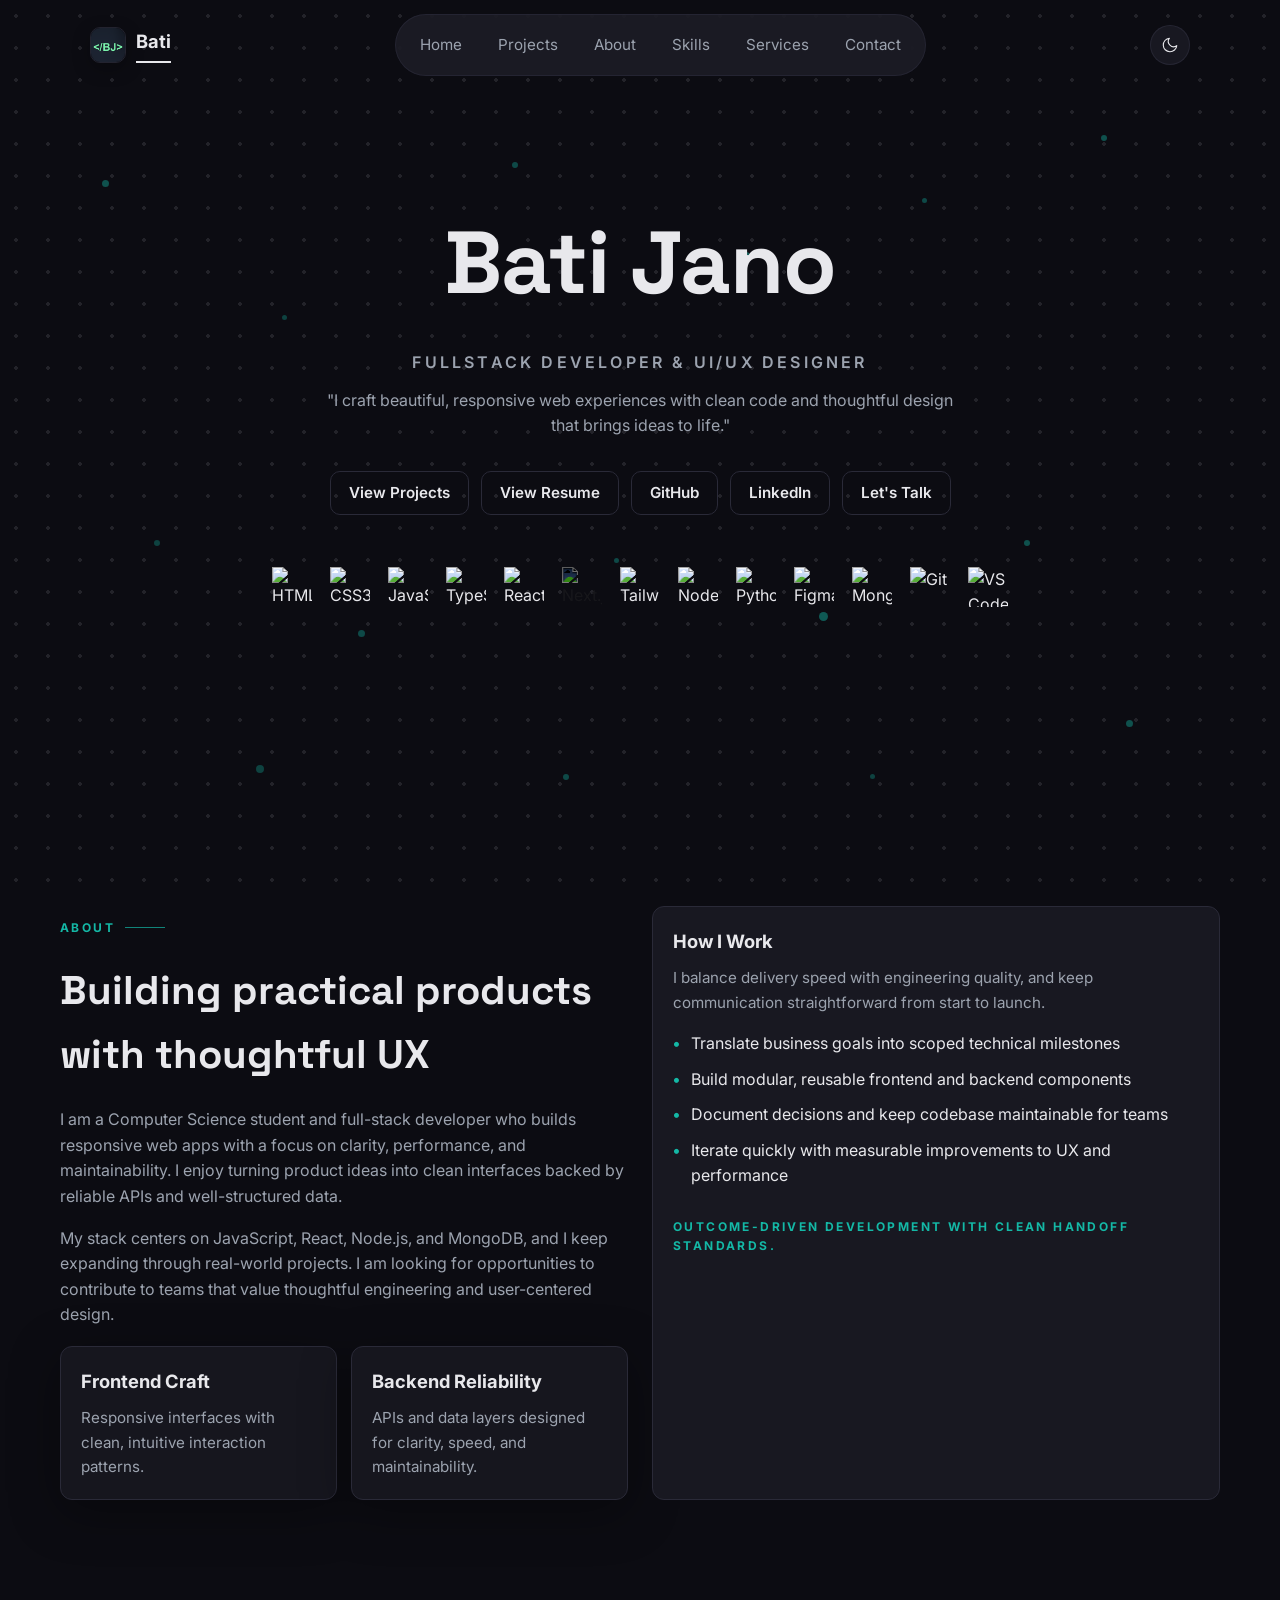
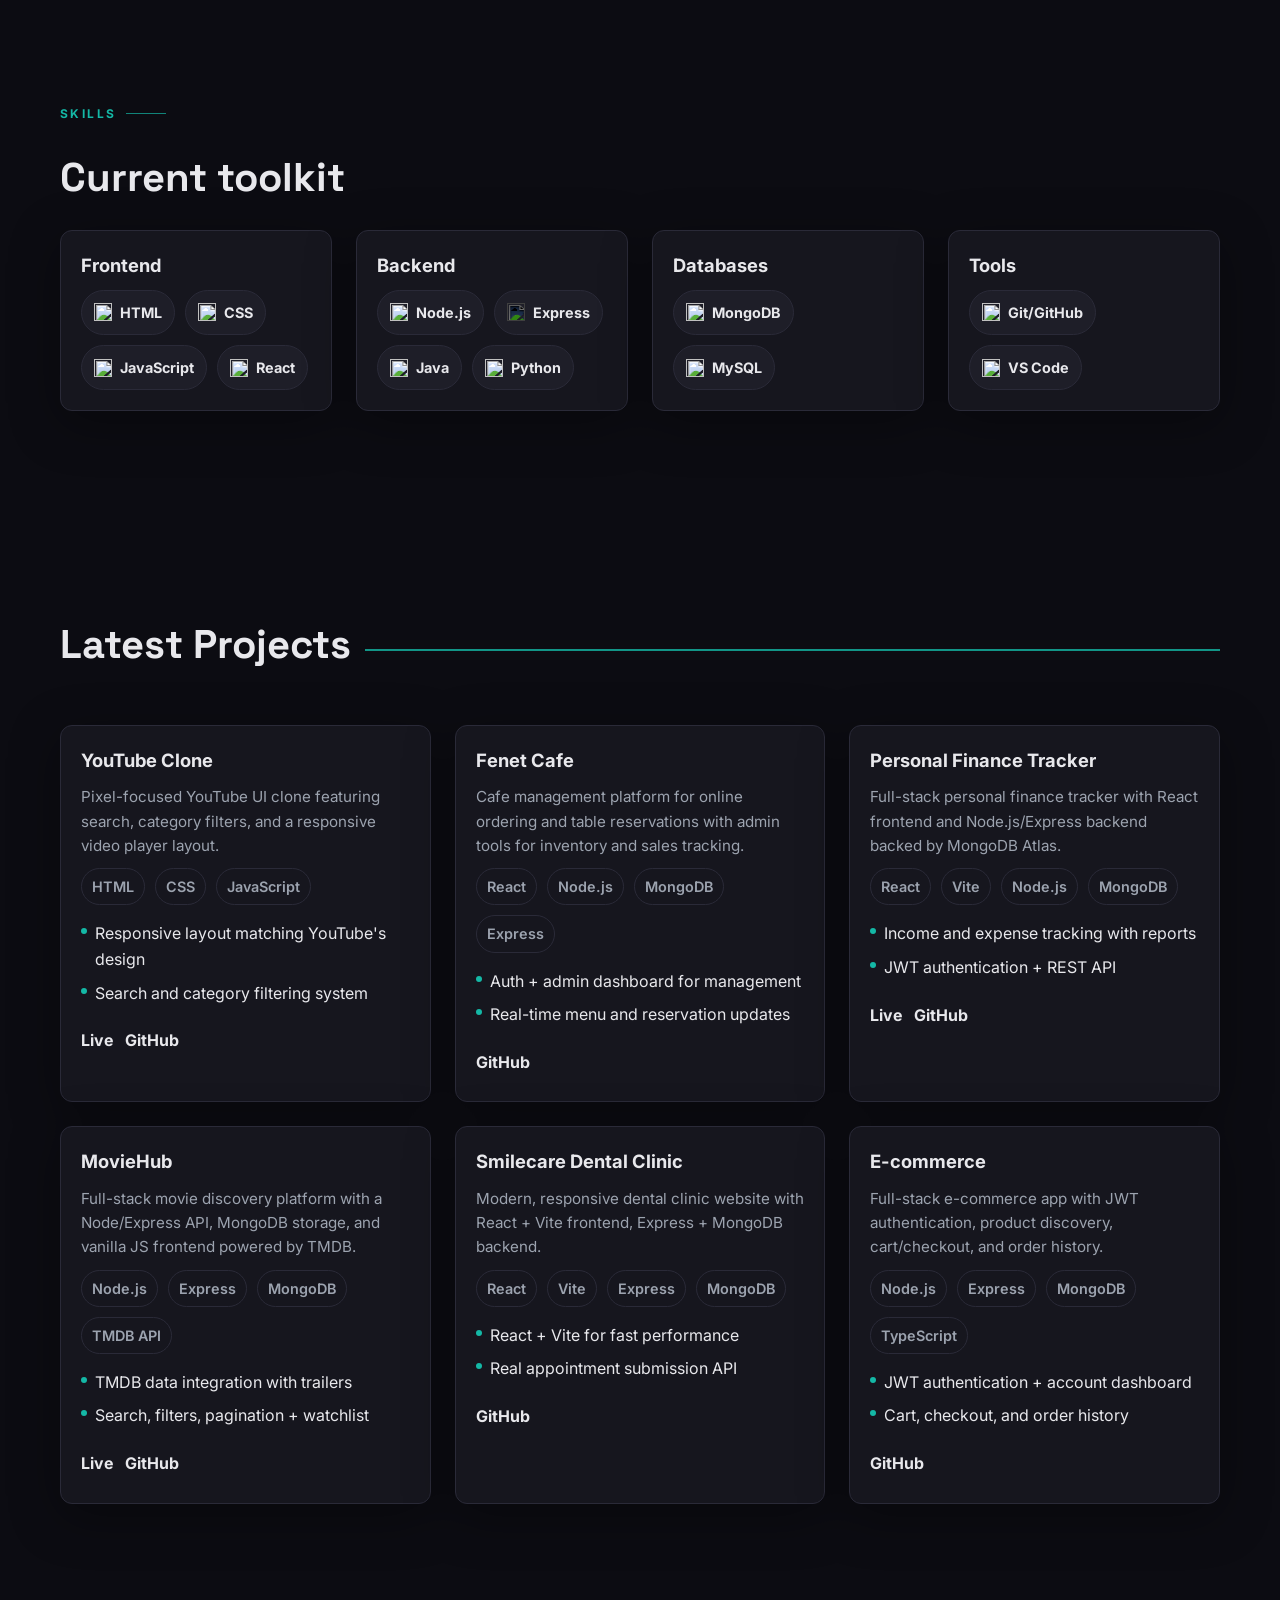
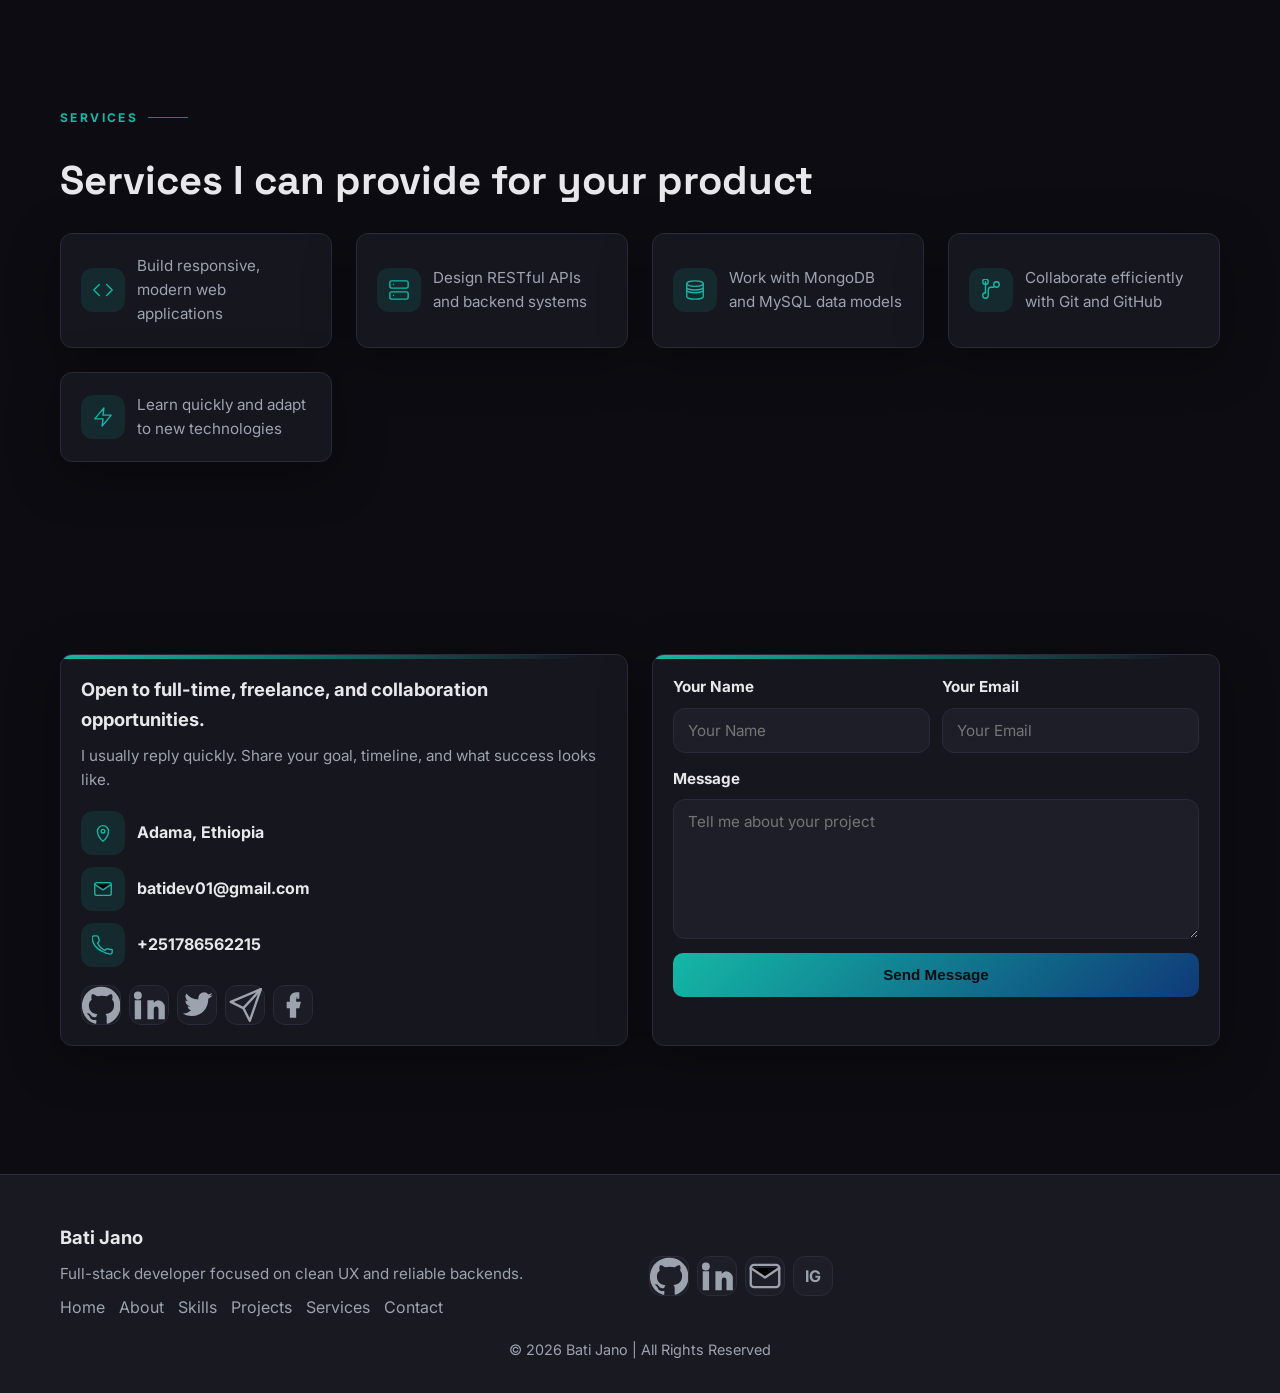
==== index.html @ b4a6871e "Update index.html" ====
<!doctype html>
<html lang="en">
<head>
  <meta charset="UTF-8">
  <meta name="viewport" content="width=device-width, initial-scale=1.0">
  <title>Bati | Developer</title>
  <meta name="description" content="Fullstack developer and UI/UX designer crafting responsive web experiences.">
  <link rel="icon" type="image/x-icon" href="./public/favicon.ico">
  <link rel="apple-touch-icon" sizes="180x180" href="./public/logo.png">
  <link rel="preconnect" href="https://fonts.googleapis.com">
  <link rel="preconnect" href="https://fonts.gstatic.com" crossorigin>
  <link href="https://fonts.googleapis.com/css2?family=Inter:wght@400;500;600;700&family=Space+Grotesk:wght@500;600;700&display=swap" rel="stylesheet">
  <link rel="stylesheet" href="./style.css">
</head>
<body>
  <!-- Pure-CSS theme and menu toggles -->
  <input type="checkbox" id="theme-toggle" class="visually-hidden" aria-label="Toggle light mode">
  <div class="page">
  <!-- Icon symbol sprite (lucide-style outlines) -->
  <svg width="0" height="0" style="position:absolute">
    <defs>
      <symbol id="icon-moon" viewBox="0 0 24 24">
        <path d="M21 12.79A9 9 0 1 1 11.21 3 7 7 0 0 0 21 12.79z" fill="none" stroke="currentColor" stroke-width="1.5" stroke-linecap="round" stroke-linejoin="round"/>
      </symbol>
      <symbol id="icon-sun" viewBox="0 0 24 24">
        <circle cx="12" cy="12" r="5" fill="none" stroke="currentColor" stroke-width="1.5" />
        <path d="M12 1v2M12 21v2M4.22 4.22l1.42 1.42M18.36 18.36l1.42 1.42M1 12h2M21 12h2M4.22 19.78l1.42-1.42M18.36 5.64l1.42-1.42" stroke="currentColor" stroke-width="1.5" stroke-linecap="round"/>
      </symbol>
      <symbol id="icon-menu" viewBox="0 0 24 24">
        <path d="M4 6h16M4 12h16M4 18h16" stroke="currentColor" stroke-width="1.6" stroke-linecap="round"/>
      </symbol>
      <symbol id="icon-x" viewBox="0 0 24 24">
        <path d="M18 6 6 18M6 6l12 12" stroke="currentColor" stroke-width="1.6" stroke-linecap="round"/>
      </symbol>
      <symbol id="icon-map" viewBox="0 0 24 24">
        <path d="M12 21s-6-5.2-6-11a6 6 0 1 1 12 0c0 5.8-6 11-6 11z" fill="none" stroke="currentColor" stroke-width="1.5" stroke-linecap="round" stroke-linejoin="round"/>
        <circle cx="12" cy="10" r="2" fill="none" stroke="currentColor" stroke-width="1.5"/>
      </symbol>
      <symbol id="icon-mail" viewBox="0 0 24 24">
        <rect x="3" y="5" width="18" height="14" rx="2" ry="2" fill="none" stroke="currentColor" stroke-width="1.5"/>
        <path d="m3 7 9 6 9-6" stroke="currentColor" stroke-width="1.5" stroke-linecap="round" stroke-linejoin="round"/>
      </symbol>
      <symbol id="icon-phone" viewBox="0 0 24 24">
        <path d="M22 16.92v3a2 2 0 0 1-2.18 2 19.79 19.79 0 0 1-8.63-3.07A19.5 19.5 0 0 1 3.15 12.8 19.79 19.79 0 0 1 .08 4.18 2 2 0 0 1 2.06 2h3a2 2 0 0 1 2 1.72 12.84 12.84 0 0 0 .7 2.81 2 2 0 0 1-.45 2L6.1 9.9a16 16 0 0 0 8 8l1.35-1.22a2 2 0 0 1 2-.45 12.84 12.84 0 0 0 2.81.7A2 2 0 0 1 22 16.92z" fill="none" stroke="currentColor" stroke-width="1.5" stroke-linecap="round" stroke-linejoin="round"/>
      </symbol>
      <symbol id="icon-github" viewBox="0 0 24 24">
        <path d="M12 .5a12 12 0 0 0-3.79 23.4c.6.11.82-.26.82-.58v-2.01c-3.34.73-4.04-1.61-4.04-1.61a3.18 3.18 0 0 0-1.34-1.76c-1.1-.75.09-.74.09-.74a2.51 2.51 0 0 1 1.83 1.23 2.54 2.54 0 0 0 3.47 1 2.54 2.54 0 0 1 .76-1.6c-2.67-.3-5.47-1.34-5.47-5.95A4.67 4.67 0 0 1 6.16 8.5a4.34 4.34 0 0 1 .12-3.23s1-.32 3.3 1.23a11.38 11.38 0 0 1 6 0C17.88 4.95 18.9 5.27 18.9 5.27a4.34 4.34 0 0 1 .12 3.23 4.67 4.67 0 0 1 1.24 3.24c0 4.62-2.8 5.64-5.48 5.94a2.85 2.85 0 0 1 .81 2.22v3.29c0 .32.21.7.82.58A12 12 0 0 0 12 .5Z" fill="currentColor"/>
      </symbol>
      <symbol id="icon-linkedin" viewBox="0 0 24 24">
        <path d="M4.98 3.5a2.5 2.5 0 1 1-.02 5 2.5 2.5 0 0 1 .02-5ZM3 9h4v12H3zM17.5 9A4.5 4.5 0 0 1 22 13.5V21h-4v-6.5a1.5 1.5 0 0 0-3 0V21h-4V9h4v1.56A4.48 4.48 0 0 1 17.5 9Z" fill="currentColor"/>
      </symbol>
      <symbol id="icon-twitter" viewBox="0 0 24 24">
        <path d="M22 5.92a7.38 7.38 0 0 1-2.12.58 3.7 3.7 0 0 0 1.62-2.04 7.39 7.39 0 0 1-2.34.9A3.69 3.69 0 0 0 16.5 4a3.7 3.7 0 0 0-3.7 3.7c0 .29.03.57.09.84a10.5 10.5 0 0 1-7.63-3.87 3.7 3.7 0 0 0 1.14 4.94 3.64 3.64 0 0 1-1.68-.46v.05a3.7 3.7 0 0 0 2.97 3.62 3.7 3.7 0 0 1-1.67.06A3.7 3.7 0 0 0 8.2 15.5 7.4 7.4 0 0 1 3 17.29a10.44 10.44 0 0 0 5.64 1.66c6.77 0 10.48-5.61 10.48-10.48 0-.16 0-.31-.01-.47A7.5 7.5 0 0 0 22 5.92Z" fill="currentColor"/>
      </symbol>
      <symbol id="icon-send" viewBox="0 0 24 24">
        <path d="m22 2-7 20-4-8-8-4Z" fill="none" stroke="currentColor" stroke-width="1.5" stroke-linecap="round" stroke-linejoin="round"/>
        <path d="M22 2 11 14" stroke="currentColor" stroke-width="1.5" stroke-linecap="round" stroke-linejoin="round"/>
      </symbol>
      <symbol id="icon-facebook" viewBox="0 0 24 24">
        <path d="M14 8h2V4h-2c-2.2 0-4 1.8-4 4v2H8v4h2v6h4v-6h2l1-4h-3V8c0-.55.45-1 1-1Z" fill="currentColor"/>
      </symbol>
      <symbol id="icon-code" viewBox="0 0 24 24">
        <path d="m16 18 6-6-6-6M8 6l-6 6 6 6" fill="none" stroke="currentColor" stroke-width="1.5" stroke-linecap="round" stroke-linejoin="round"/>
      </symbol>
      <symbol id="icon-server" viewBox="0 0 24 24">
        <rect x="2" y="2" width="20" height="8" rx="2" ry="2" fill="none" stroke="currentColor" stroke-width="1.5"/>
        <rect x="2" y="14" width="20" height="8" rx="2" ry="2" fill="none" stroke="currentColor" stroke-width="1.5"/>
        <path d="M6 6h.01M6 18h.01" stroke="currentColor" stroke-width="1.5" stroke-linecap="round"/>
      </symbol>
      <symbol id="icon-database" viewBox="0 0 24 24">
        <ellipse cx="12" cy="5" rx="9" ry="3" fill="none" stroke="currentColor" stroke-width="1.5"/>
        <path d="M3 5v14c0 1.66 4.03 3 9 3s9-1.34 9-3V5M3 12c0 1.66 4.03 3 9 3s9-1.34 9-3M3 9c0 1.66 4.03 3 9 3s9-1.34 9-3" fill="none" stroke="currentColor" stroke-width="1.5"/>
      </symbol>
      <symbol id="icon-branch" viewBox="0 0 24 24">
        <path d="M6 3v12" stroke="currentColor" stroke-width="1.5" stroke-linecap="round"/>
        <path d="M6 15a3 3 0 1 0 3 3v-6a3 3 0 0 1 3-3h3" fill="none" stroke="currentColor" stroke-width="1.5" stroke-linecap="round" stroke-linejoin="round"/>
        <circle cx="18" cy="6" r="3" fill="none" stroke="currentColor" stroke-width="1.5"/>
        <circle cx="6" cy="3" r="3" fill="none" stroke="currentColor" stroke-width="1.5"/>
      </symbol>
      <symbol id="icon-zap" viewBox="0 0 24 24">
        <path d="M13 2 3 14h9l-1 8 10-12h-9z" fill="none" stroke="currentColor" stroke-width="1.5" stroke-linejoin="round"/>
      </symbol>
    </defs>
  </svg>

  <div class="dot-background" aria-hidden="true">
    <div class="dot-grid"></div>
    <div class="floating-dots">
      <span style="--x:8;--y:20;--s:7;--o:0.45;"></span>
      <span style="--x:22;--y:35;--s:5;--o:0.35;"></span>
      <span style="--x:40;--y:18;--s:6;--o:0.4;"></span>
      <span style="--x:58;--y:28;--s:8;--o:0.5;"></span>
      <span style="--x:72;--y:22;--s:5;--o:0.4;"></span>
      <span style="--x:86;--y:15;--s:6;--o:0.45;"></span>
      <span style="--x:12;--y:60;--s:6;--o:0.35;"></span>
      <span style="--x:28;--y:70;--s:7;--o:0.4;"></span>
      <span style="--x:48;--y:62;--s:5;--o:0.4;"></span>
      <span style="--x:64;--y:68;--s:9;--o:0.5;"></span>
      <span style="--x:80;--y:60;--s:6;--o:0.45;"></span>
      <span style="--x:20;--y:85;--s:8;--o:0.35;"></span>
      <span style="--x:44;--y:86;--s:6;--o:0.4;"></span>
      <span style="--x:68;--y:86;--s:5;--o:0.35;"></span>
      <span style="--x:88;--y:80;--s:7;--o:0.45;"></span>
    </div>
  </div>

  <header class="navbar">
    <input type="checkbox" id="menu-toggle" class="visually-hidden" aria-label="Toggle navigation menu">
    <div class="nav-inner">
      <a class="logo" href="#home">
        <img src="./public/logo.png" alt="Bati Jano logo" width="36" height="36">
        <span>Bati</span>
      </a>
      <nav class="nav-links" aria-label="Primary">
        <a href="#home">Home</a>
        <a href="#projects">Projects</a>
        <a href="#about">About</a>
        <a href="#skills">Skills</a>
        <a href="#services">Services</a>
        <a href="#contact">Contact</a>
      </nav>
      <div class="nav-actions">
        <label for="theme-toggle" class="icon-button theme-toggle" aria-label="Toggle theme">
          <svg class="icon sun"><use href="#icon-sun"></use></svg>
          <svg class="icon moon"><use href="#icon-moon"></use></svg>
        </label>
        <label for="menu-toggle" class="icon-button mobile-only menu-toggle" aria-label="Toggle menu">
          <svg class="icon menu"><use href="#icon-menu"></use></svg>
          <svg class="icon close"><use href="#icon-x"></use></svg>
        </label>
      </div>
    </div>
    <div class="mobile-menu" id="mobile-menu">
      <a href="#home">Home</a>
      <a href="#projects">Projects</a>
      <a href="#about">About</a>
      <a href="#skills">Skills</a>
      <a href="#services">Services</a>
      <a href="#contact">Contact</a>
    </div>
  </header>

  <main>
    <section id="home" class="hero section">
      <div class="container hero-content">
        <div class="text-center">
          <h1 class="headline">Bati Jano</h1>
          <p class="subtitle">Fullstack Developer &amp; UI/UX Designer</p>
          <p class="tagline">"I craft beautiful, responsive web experiences with clean code and thoughtful design that brings ideas to life."</p>
          <div class="button-row">
            <a class="btn outline" href="#projects">View Projects</a>
            <a class="btn outline" href="https://flowcv.com/resume/6orquavkwljr" target="_blank" rel="noreferrer">View Resume</a>
            <a class="btn outline" href="https://github.com/bati58" target="_blank" rel="noreferrer">GitHub</a>
            <a class="btn outline" href="https://linkedin.com/in/bati-jano" target="_blank" rel="noreferrer">LinkedIn</a>
            <a class="btn outline" href="https://t.me/CMY_TR" target="_blank" rel="noreferrer">Let's Talk</a>
          </div>
        </div>

        <div class="tech-strip">
          <div class="tech-grid">
            <img src="https://cdn.jsdelivr.net/gh/devicons/devicon/icons/html5/html5-original.svg" alt="HTML5">
            <img src="https://cdn.jsdelivr.net/gh/devicons/devicon/icons/css3/css3-original.svg" alt="CSS3">
            <img src="https://cdn.jsdelivr.net/gh/devicons/devicon/icons/javascript/javascript-original.svg" alt="JavaScript">
            <img src="https://cdn.jsdelivr.net/gh/devicons/devicon/icons/typescript/typescript-original.svg" alt="TypeScript">
            <img src="https://cdn.jsdelivr.net/gh/devicons/devicon/icons/react/react-original.svg" alt="React">
            <img src="https://cdn.jsdelivr.net/gh/devicons/devicon/icons/nextjs/nextjs-original.svg" alt="Next.js" class="invert-on-dark">
            <img src="https://cdn.jsdelivr.net/gh/devicons/devicon/icons/tailwindcss/tailwindcss-original.svg" alt="Tailwind CSS">
            <img src="https://cdn.jsdelivr.net/gh/devicons/devicon/icons/nodejs/nodejs-original.svg" alt="Node.js">
            <img src="https://cdn.jsdelivr.net/gh/devicons/devicon/icons/python/python-original.svg" alt="Python">
            <img src="https://cdn.jsdelivr.net/gh/devicons/devicon/icons/figma/figma-original.svg" alt="Figma">
            <img src="https://cdn.jsdelivr.net/gh/devicons/devicon/icons/mongodb/mongodb-original.svg" alt="MongoDB">
            <img src="https://cdn.jsdelivr.net/gh/devicons/devicon/icons/git/git-original.svg" alt="Git">
            <img src="https://cdn.jsdelivr.net/gh/devicons/devicon/icons/vscode/vscode-original.svg" alt="VS Code">
          </div>
        </div>
      </div>
    </section>

    <section id="about" class="section">
      <div class="container grid two-columns">
        <div>
          <p class="eyebrow">About <span class="line"></span></p>
          <h2 class="section-title">Building practical products with thoughtful UX</h2>
          <p class="body-text">I am a Computer Science student and full-stack developer who builds responsive web apps with a focus on clarity, performance, and maintainability. I enjoy turning product ideas into clean interfaces backed by reliable APIs and well-structured data.</p>
          <p class="body-text">My stack centers on JavaScript, React, Node.js, and MongoDB, and I keep expanding through real-world projects. I am looking for opportunities to contribute to teams that value thoughtful engineering and user-centered design.</p>
          <div class="card-grid">
            <div class="card">
              <h3 class="card-title">Frontend Craft</h3>
              <p class="small-text">Responsive interfaces with clean, intuitive interaction patterns.</p>
            </div>
            <div class="card">
              <h3 class="card-title">Backend Reliability</h3>
              <p class="small-text">APIs and data layers designed for clarity, speed, and maintainability.</p>
            </div>
          </div>
        </div>
        <aside class="sticky-card">
          <h3 class="card-title">How I Work</h3>
          <p class="small-text">I balance delivery speed with engineering quality, and keep communication straightforward from start to launch.</p>
          <ul class="list">
            <li>Translate business goals into scoped technical milestones</li>
            <li>Build modular, reusable frontend and backend components</li>
            <li>Document decisions and keep codebase maintainable for teams</li>
            <li>Iterate quickly with measurable improvements to UX and performance</li>
          </ul>
          <p class="eyebrow small uppercase">Outcome-driven development with clean handoff standards.</p>
        </aside>
      </div>
    </section>

    <section id="skills" class="section">
      <div class="container">
        <p class="eyebrow">Skills <span class="line"></span></p>
        <h2 class="section-title">Current toolkit</h2>
        <div class="grid four-columns">
          <div class="card">
            <h3 class="card-title">Frontend</h3>
            <div class="pill-row">
              <span class="pill"><img src="https://cdn.jsdelivr.net/gh/devicons/devicon/icons/html5/html5-original.svg" alt="">HTML</span>
              <span class="pill"><img src="https://cdn.jsdelivr.net/gh/devicons/devicon/icons/css3/css3-original.svg" alt="">CSS</span>
              <span class="pill"><img src="https://cdn.jsdelivr.net/gh/devicons/devicon/icons/javascript/javascript-original.svg" alt="">JavaScript</span>
              <span class="pill"><img src="https://cdn.jsdelivr.net/gh/devicons/devicon/icons/react/react-original.svg" alt="">React</span>
            </div>
          </div>
          <div class="card">
            <h3 class="card-title">Backend</h3>
            <div class="pill-row">
              <span class="pill"><img src="https://cdn.jsdelivr.net/gh/devicons/devicon/icons/nodejs/nodejs-original.svg" alt="">Node.js</span>
              <span class="pill"><img src="https://cdn.jsdelivr.net/gh/devicons/devicon/icons/express/express-original.svg" alt="" class="invert-on-dark">Express</span>
              <span class="pill"><img src="https://cdn.jsdelivr.net/gh/devicons/devicon/icons/java/java-original.svg" alt="">Java</span>
              <span class="pill"><img src="https://cdn.jsdelivr.net/gh/devicons/devicon/icons/python/python-original.svg" alt="">Python</span>
            </div>
          </div>
          <div class="card">
            <h3 class="card-title">Databases</h3>
            <div class="pill-row">
              <span class="pill"><img src="https://cdn.jsdelivr.net/gh/devicons/devicon/icons/mongodb/mongodb-original.svg" alt="">MongoDB</span>
              <span class="pill"><img src="https://cdn.jsdelivr.net/gh/devicons/devicon/icons/mysql/mysql-original.svg" alt="">MySQL</span>
            </div>
          </div>
          <div class="card">
            <h3 class="card-title">Tools</h3>
            <div class="pill-row">
              <span class="pill"><img src="https://cdn.jsdelivr.net/gh/devicons/devicon/icons/git/git-original.svg" alt="">Git/GitHub</span>
              <span class="pill"><img src="https://cdn.jsdelivr.net/gh/devicons/devicon/icons/vscode/vscode-original.svg" alt="">VS Code</span>
            </div>
          </div>
        </div>
      </div>
    </section>

    <section id="projects" class="section">
      <div class="container">
        <div class="section-header">
          <h2 class="section-title">Latest Projects</h2>
          <div class="rule"></div>
        </div>
        <div class="grid two-columns gap-large">
          <article class="card project">
            <h3 class="card-title">YouTube Clone</h3>
            <p class="small-text">Pixel-focused YouTube UI clone featuring search, category filters, and a responsive video player layout.</p>
            <div class="tag-row"><span>HTML</span><span>CSS</span><span>JavaScript</span></div>
            <ul class="bullet-list">
              <li>Responsive layout matching YouTube's design</li>
              <li>Search and category filtering system</li>
            </ul>
            <div class="link-row">
              <a href="https://bati58.github.io/youtube.com-clone/" target="_blank" rel="noreferrer">Live</a>
              <a href="https://github.com/bati58/youtube.com-clone" target="_blank" rel="noreferrer">GitHub</a>
            </div>
          </article>
          <article class="card project">
            <h3 class="card-title">Fenet Cafe</h3>
            <p class="small-text">Cafe management platform for online ordering and table reservations with admin tools for inventory and sales tracking.</p>
            <div class="tag-row"><span>React</span><span>Node.js</span><span>MongoDB</span><span>Express</span></div>
            <ul class="bullet-list">
              <li>Auth + admin dashboard for management</li>
              <li>Real-time menu and reservation updates</li>
            </ul>
            <div class="link-row">
              <a href="https://github.com/bati58/Fenet_Cafe-menu" target="_blank" rel="noreferrer">GitHub</a>
            </div>
          </article>
          <article class="card project">
            <h3 class="card-title">Personal Finance Tracker</h3>
            <p class="small-text">Full-stack personal finance tracker with React frontend and Node.js/Express backend backed by MongoDB Atlas.</p>
            <div class="tag-row"><span>React</span><span>Vite</span><span>Node.js</span><span>MongoDB</span></div>
            <ul class="bullet-list">
              <li>Income and expense tracking with reports</li>
              <li>JWT authentication + REST API</li>
            </ul>
            <div class="link-row">
              <a href="https://personal-finance-tracker-virid-nine.vercel.app/" target="_blank" rel="noreferrer">Live</a>
              <a href="https://github.com/bati58/Personal-Finance-Tracker" target="_blank" rel="noreferrer">GitHub</a>
            </div>
          </article>
          <article class="card project">
            <h3 class="card-title">MovieHub</h3>
            <p class="small-text">Full-stack movie discovery platform with a Node/Express API, MongoDB storage, and vanilla JS frontend powered by TMDB.</p>
            <div class="tag-row"><span>Node.js</span><span>Express</span><span>MongoDB</span><span>TMDB API</span></div>
            <ul class="bullet-list">
              <li>TMDB data integration with trailers</li>
              <li>Search, filters, pagination + watchlist</li>
            </ul>
            <div class="link-row">
              <a href="https://moviehub-xpqp.onrender.com" target="_blank" rel="noreferrer">Live</a>
              <a href="https://github.com/bati58/MovieHub" target="_blank" rel="noreferrer">GitHub</a>
            </div>
          </article>
          <article class="card project">
            <h3 class="card-title">Smilecare Dental Clinic</h3>
            <p class="small-text">Modern, responsive dental clinic website with React + Vite frontend, Express + MongoDB backend.</p>
            <div class="tag-row"><span>React</span><span>Vite</span><span>Express</span><span>MongoDB</span></div>
            <ul class="bullet-list">
              <li>React + Vite for fast performance</li>
              <li>Real appointment submission API</li>
            </ul>
            <div class="link-row">
              <a href="https://github.com/bati58/smilecare_dental_clinic.git" target="_blank" rel="noreferrer">GitHub</a>
            </div>
          </article>
          <article class="card project">
            <h3 class="card-title">E-commerce</h3>
            <p class="small-text">Full-stack e-commerce app with JWT authentication, product discovery, cart/checkout, and order history.</p>
            <div class="tag-row"><span>Node.js</span><span>Express</span><span>MongoDB</span><span>TypeScript</span></div>
            <ul class="bullet-list">
              <li>JWT authentication + account dashboard</li>
              <li>Cart, checkout, and order history</li>
            </ul>
            <div class="link-row">
              <a href="https://github.com/bati58/e-commerce.git" target="_blank" rel="noreferrer">GitHub</a>
            </div>
          </article>
        </div>
      </div>
    </section>

    <section id="services" class="section">
      <div class="container">
        <p class="eyebrow">Services <span class="line"></span></p>
        <h2 class="section-title">Services I can provide for your product</h2>
        <div class="grid three-columns">
          <div class="card service"><span class="icon-circle"><svg><use href="#icon-code"></use></svg></span><p class="small-text strong">Build responsive, modern web applications</p></div>
          <div class="card service"><span class="icon-circle"><svg><use href="#icon-server"></use></svg></span><p class="small-text strong">Design RESTful APIs and backend systems</p></div>
          <div class="card service"><span class="icon-circle"><svg><use href="#icon-database"></use></svg></span><p class="small-text strong">Work with MongoDB and MySQL data models</p></div>
          <div class="card service"><span class="icon-circle"><svg><use href="#icon-branch"></use></svg></span><p class="small-text strong">Collaborate efficiently with Git and GitHub</p></div>
          <div class="card service"><span class="icon-circle"><svg><use href="#icon-zap"></use></svg></span><p class="small-text strong">Learn quickly and adapt to new technologies</p></div>
        </div>
      </div>
    </section>

    <section id="contact" class="section">
      <div class="container grid contact-grid">
        <div class="card contact-card">
          <div class="accent-bar"></div>
          <h3 class="card-title">Open to full-time, freelance, and collaboration opportunities.</h3>
          <p class="small-text">I usually reply quickly. Share your goal, timeline, and what success looks like.</p>
          <ul class="contact-list">
            <li><span class="icon-circle"><svg><use href="#icon-map"></use></svg></span> Adama, Ethiopia</li>
            <li><span class="icon-circle"><svg><use href="#icon-mail"></use></svg></span> batidev01@gmail.com</li>
            <li><span class="icon-circle"><svg><use href="#icon-phone"></use></svg></span> +251786562215</li>
          </ul>
          <div class="social-row">
            <a class="icon-button square" href="https://github.com/bati58" target="_blank" aria-label="GitHub"><svg><use href="#icon-github"></use></svg></a>
            <a class="icon-button square" href="https://www.linkedin.com/in/bati-jano" target="_blank" aria-label="LinkedIn"><svg><use href="#icon-linkedin"></use></svg></a>
            <a class="icon-button square" href="https://twitter.com/moonba1212" target="_blank" aria-label="X/Twitter"><svg><use href="#icon-twitter"></use></svg></a>
            <a class="icon-button square" href="https://t.me/CMY_TR" target="_blank" aria-label="Telegram"><svg><use href="#icon-send"></use></svg></a>
            <a class="icon-button square" href="https://www.facebook.com/share/1DB44qhRt9/" target="_blank" aria-label="Facebook"><svg><use href="#icon-facebook"></use></svg></a>
          </div>
        </div>
        <div class="card contact-form">
          <div class="accent-bar"></div>
          <form id="contact-form" action="#" method="POST">
            <input type="hidden" name="_subject" value="Portfolio contact">
            <input type="hidden" name="_captcha" value="false">
            <div class="form-row">
              <label>
                <span>Your Name</span>
                <input type="text" name="name" required placeholder="Your Name" minlength="2">
              </label>
              <label>
                <span>Your Email</span>
                <input type="email" name="email" required placeholder="Your Email">
              </label>
            </div>
            <label class="full">
              <span>Message</span>
              <textarea name="message" required rows="6" minlength="10" placeholder="Tell me about your project"></textarea>
            </label>
            <button type="submit" class="btn primary full">Send Message</button>
          </form>
        </div>
      </div>
    </section>
  </main>

  <footer class="footer">
    <div class="container footer-grid">
      <div>
        <h3 class="card-title">Bati Jano</h3>
        <p class="small-text">Full-stack developer focused on clean UX and reliable backends.</p>
        <div class="footer-links">
          <a href="#home">Home</a>
          <a href="#about">About</a>
          <a href="#skills">Skills</a>
          <a href="#projects">Projects</a>
          <a href="#services">Services</a>
          <a href="#contact">Contact</a>
        </div>
      </div>
      <div class="social-row">
        <a class="icon-button square" href="https://github.com/bati58" target="_blank" aria-label="GitHub"><svg><use href="#icon-github"></use></svg></a>
        <a class="icon-button square" href="https://www.linkedin.com/in/bati-jano" target="_blank" aria-label="LinkedIn"><svg><use href="#icon-linkedin"></use></svg></a>
        <a class="icon-button square" href="mailto:batidev01@gmail.com" aria-label="Email"><svg><use href="#icon-mail"></use></svg></a>
        <a class="icon-button square" href="https://www.instagram.com/bati_jano" target="_blank" aria-label="Instagram">IG</a>
      </div>
    </div>
    <p class="copyright">&copy; 2026 Bati Jano | All Rights Reserved</p>
  </footer>

  </div>
</body>
</html>
---- style.css ----
:root {
  /* dark palette (default) */
  --background-dark: #0c0c12;
  --foreground-dark: #e8e8ec;
  --card-dark: #16161e;
  --card-foreground-dark: #e8e8ec;
  --popover-dark: #16161e;
  --popover-foreground-dark: #e8e8ec;
  --primary-dark: #e8e8ec;
  --primary-foreground-dark: #0c0c12;
  --secondary-dark: #1e1e28;
  --secondary-foreground-dark: #e8e8ec;
  --muted-dark: #1e1e28;
  --muted-foreground-dark: #9ca3af;
  --accent: #14b8a6;
  --accent-foreground-dark: #0c0c12;
  --destructive-dark: #ef4444;
  --destructive-foreground-dark: #0c0c12;
  --border-dark: #2a2a38;
  --input-dark: #1e1e28;
  --ring-dark: #e8e8ec;
  --shadow-soft-dark: 0 12px 50px rgba(0, 0, 0, 0.35);

  /* light palette */
  --background-light: #eef2f6;
  --foreground-light: #1e3a5f;
  --card-light: #ffffff;
  --card-foreground-light: #1e3a5f;
  --popover-light: #ffffff;
  --popover-foreground-light: #1e3a5f;
  --primary-light: #1e3a5f;
  --primary-foreground-light: #ffffff;
  --secondary-light: #e4ebf3;
  --secondary-foreground-light: #1e3a5f;
  --muted-light: #e4ebf3;
  --muted-foreground-light: #5a7a9a;
  --accent-foreground-light: #ffffff;
  --destructive-light: #ef4444;
  --destructive-foreground-light: #ffffff;
  --border-light: #d1dce8;
  --input-light: #e4ebf3;
  --ring-light: #1e3a5f;
  --shadow-soft-light: 0 10px 40px rgba(16, 42, 66, 0.08);

  --radius: 12px;

  /* default theme: dark */
  --background: var(--background-dark);
  --foreground: var(--foreground-dark);
  --card: var(--card-dark);
  --card-foreground: var(--card-foreground-dark);
  --popover: var(--popover-dark);
  --popover-foreground: var(--popover-foreground-dark);
  --primary: var(--primary-dark);
  --primary-foreground: var(--primary-foreground-dark);
  --secondary: var(--secondary-dark);
  --secondary-foreground: var(--secondary-foreground-dark);
  --muted: var(--muted-dark);
  --muted-foreground: var(--muted-foreground-dark);
  --accent-foreground: var(--accent-foreground-dark);
  --destructive: var(--destructive-dark);
  --destructive-foreground: var(--destructive-foreground-dark);
  --border: var(--border-dark);
  --input: var(--input-dark);
  --ring: var(--ring-dark);
  --shadow-soft: var(--shadow-soft-dark);

  color-scheme: dark;
}

#theme-toggle:checked ~ .page {
  --background: var(--background-light);
  --foreground: var(--foreground-light);
  --card: var(--card-light);
  --card-foreground: var(--card-foreground-light);
  --popover: var(--popover-light);
  --popover-foreground: var(--popover-foreground-light);
  --primary: var(--primary-light);
  --primary-foreground: var(--primary-foreground-light);
  --secondary: var(--secondary-light);
  --secondary-foreground: var(--secondary-foreground-light);
  --muted: var(--muted-light);
  --muted-foreground: var(--muted-foreground-light);
  --accent-foreground: var(--accent-foreground-light);
  --destructive: var(--destructive-light);
  --destructive-foreground: var(--destructive-foreground-light);
  --border: var(--border-light);
  --input: var(--input-light);
  --ring: var(--ring-light);
  --shadow-soft: var(--shadow-soft-light);
  color-scheme: light;
}

*,
*::before,
*::after {
  box-sizing: border-box;
}

.visually-hidden {
  position: absolute;
  width: 1px;
  height: 1px;
  padding: 0;
  margin: -1px;
  overflow: hidden;
  clip: rect(0, 0, 0, 0);
  white-space: nowrap;
  border: 0;
}

body {
  margin: 0;
  font-family: 'Inter', system-ui, -apple-system, sans-serif;
}

.page {
  background: var(--background);
  color: var(--foreground);
  min-height: 100vh;
  line-height: 1.6;
  transition: background 0.4s ease, color 0.4s ease;
}

a {
  color: inherit;
  text-decoration: none;
}

img {
  max-width: 100%;
  display: block;
}

main {
  position: relative;
  z-index: 1;
}

.container {
  width: min(1200px, 100%);
  margin: 0 auto;
  padding: 0 1.25rem;
}

.section {
  padding: 96px 0;
}

.text-center {
  text-align: center;
}

.headline {
  font-family: 'Space Grotesk', 'Inter', sans-serif;
  font-size: clamp(48px, 8vw, 88px);
  margin: 0 0 16px;
  letter-spacing: -1px;
}

.subtitle {
  margin: 0 0 12px;
  color: var(--muted-foreground);
  letter-spacing: 0.2em;
  text-transform: uppercase;
  font-weight: 600;
}

.tagline {
  margin: 0 auto 32px;
  max-width: 640px;
  color: var(--muted-foreground);
  font-size: 1rem;
}

.button-row {
  display: flex;
  flex-wrap: wrap;
  gap: 12px;
  justify-content: center;
  margin-bottom: 52px;
}

.btn {
  display: inline-flex;
  align-items: center;
  justify-content: center;
  gap: 8px;
  height: 44px;
  padding: 0 18px;
  border-radius: 10px;
  font-weight: 600;
  font-size: 0.95rem;
  border: 1px solid var(--border);
  cursor: pointer;
  transition: transform 0.15s ease, background 0.2s ease, color 0.2s ease, border-color 0.2s ease;
  background: transparent;
  color: var(--foreground);
}

.btn:hover {
  transform: translateY(-1px);
  background: color-mix(in srgb, var(--accent) 12%, transparent);
  border-color: var(--accent);
}

.btn.primary {
  background: linear-gradient(135deg, var(--accent), #0f3a78);
  color: var(--accent-foreground);
  border: none;
}

.btn.primary:hover {
  filter: brightness(1.05);
}

.btn.full {
  width: 100%;
}

.btn.outline {
  background: transparent;
}

.hero {
  position: relative;
  min-height: 90vh;
  display: grid;
  place-items: center;
}

.hero-content {
  position: relative;
  z-index: 2;
}

.tech-strip {
  margin-top: 16px;
  padding-bottom: 10px;
}

.tech-grid {
  display: flex;
  flex-wrap: wrap;
  gap: 18px;
  justify-content: center;
}

.tech-grid img {
  width: 40px;
  height: 40px;
  transition: transform 0.2s ease;
}

.tech-grid img:hover {
  transform: scale(1.08);
}

.page .invert-on-dark {
  filter: invert(1) hue-rotate(180deg);
}

#theme-toggle:checked ~ .page .invert-on-dark {
  filter: invert(0);
}

.navbar {
  position: fixed;
  top: 0;
  left: 0;
  right: 0;
  z-index: 10;
  padding: 14px 18px;
}

.nav-inner {
  max-width: 1100px;
  margin: 0 auto;
  display: flex;
  align-items: center;
  justify-content: space-between;
  gap: 12px;
}

.logo {
  display: inline-flex;
  align-items: center;
  gap: 10px;
  font-weight: 700;
  font-size: 1.15rem;
}

.logo span {
  padding-bottom: 4px;
  border-bottom: 2px solid var(--foreground);
}

.logo img {
  width: 36px;
  height: 36px;
  border-radius: 10px;
  border: 1px solid color-mix(in srgb, var(--border) 80%, transparent);
  box-shadow: 0 6px 18px rgba(0, 0, 0, 0.25);
}

.nav-links {
  display: flex;
  align-items: center;
  gap: 8px;
  background: color-mix(in srgb, var(--secondary) 80%, transparent);
  border: 1px solid color-mix(in srgb, var(--border) 70%, transparent);
  padding: 8px 10px;
  border-radius: 999px;
  backdrop-filter: blur(14px);
}

.nav-links a {
  padding: 10px 14px;
  font-size: 0.95rem;
  color: var(--muted-foreground);
  border-radius: 12px;
  transition: color 0.2s ease, background 0.2s ease;
}

.nav-links a:hover {
  color: var(--foreground);
  background: color-mix(in srgb, var(--accent) 10%, transparent);
}

.nav-actions {
  display: flex;
  align-items: center;
  gap: 8px;
}

.icon-button {
  width: 40px;
  height: 40px;
  display: inline-flex;
  align-items: center;
  justify-content: center;
  border-radius: 999px;
  border: 1px solid color-mix(in srgb, var(--border) 80%, transparent);
  background: color-mix(in srgb, var(--secondary) 70%, transparent);
  cursor: pointer;
  color: var(--foreground);
  transition: transform 0.15s ease, background 0.2s ease, color 0.2s ease;
}

.icon-button:hover {
  transform: translateY(-1px);
  background: color-mix(in srgb, var(--accent) 12%, transparent);
}

.icon {
  width: 18px;
  height: 18px;
}

.icon.close { display: none; }
.icon.sun { display: none; }

#theme-toggle:checked ~ .page .icon.sun { display: inline; }
#theme-toggle:checked ~ .page .icon.moon { display: none; }
#theme-toggle:not(:checked) ~ .page .icon.moon { display: inline; }

/* menu toggle interactions */
.navbar #menu-toggle:checked + .nav-inner .icon.menu { display: none; }
.navbar #menu-toggle:checked + .nav-inner .icon.close { display: inline; }
.navbar #menu-toggle:checked + .nav-inner + .mobile-menu { display: flex; }

.mobile-only {
  display: none;
}

.mobile-menu {
  display: none;
  flex-direction: column;
  gap: 6px;
  background: color-mix(in srgb, var(--secondary) 85%, transparent);
  border: 1px solid color-mix(in srgb, var(--border) 80%, transparent);
  border-radius: 16px;
  padding: 10px;
  margin-top: 10px;
  backdrop-filter: blur(12px);
}

.mobile-menu a {
  padding: 10px 12px;
  border-radius: 10px;
  color: var(--muted-foreground);
}

.mobile-menu a:hover {
  background: color-mix(in srgb, var(--accent) 12%, transparent);
  color: var(--foreground);
}

@media (min-width: 961px) {
  .mobile-menu { display: none !important; }
}

.eyebrow {
  display: inline-flex;
  align-items: center;
  gap: 10px;
  text-transform: uppercase;
  letter-spacing: 0.2em;
  font-size: 0.75rem;
  font-weight: 700;
  color: var(--accent);
}

.eyebrow .line {
  display: inline-block;
  width: 40px;
  height: 1px;
  background: color-mix(in srgb, var(--accent) 70%, transparent);
}

.section-title {
  margin: 10px 0 20px;
  font-size: clamp(28px, 5vw, 40px);
  font-family: 'Space Grotesk', 'Inter', sans-serif;
}

.body-text {
  color: var(--muted-foreground);
  margin: 0 0 16px;
  max-width: 720px;
}

.small-text {
  color: var(--muted-foreground);
  font-size: 0.95rem;
  margin: 0;
}

.small {
  font-size: 0.75rem;
}

.uppercase {
  text-transform: uppercase;
}

.grid {
  display: grid;
  gap: 24px;
}

.two-columns {
  grid-template-columns: repeat(auto-fit, minmax(280px, 1fr));
}

.three-columns {
  grid-template-columns: repeat(auto-fit, minmax(240px, 1fr));
}

.four-columns {
  grid-template-columns: repeat(auto-fit, minmax(240px, 1fr));
}

.card {
  background: var(--card);
  color: var(--card-foreground);
  border: 1px solid var(--border);
  border-radius: var(--radius);
  padding: 20px;
  box-shadow: var(--shadow-soft);
  transition: border-color 0.2s ease, transform 0.2s ease, box-shadow 0.2s ease;
}

.card:hover {
  border-color: var(--accent);
  transform: translateY(-2px);
  box-shadow: 0 12px 40px rgba(20, 184, 166, 0.15);
}

.card-title {
  margin: 0 0 10px;
  font-size: 1.15rem;
  font-weight: 700;
}

.card-grid {
  display: grid;
  grid-template-columns: repeat(auto-fit, minmax(240px, 1fr));
  gap: 14px;
  margin-top: 18px;
}

.sticky-card {
  position: relative;
  background: color-mix(in srgb, var(--secondary) 70%, transparent);
  border: 1px solid var(--border);
  border-radius: var(--radius);
  padding: 20px;
  top: 0;
}

.list {
  padding: 0;
  margin: 16px 0;
  list-style: none;
  color: var(--foreground);
}

.list li {
  position: relative;
  padding-left: 18px;
  margin-bottom: 10px;
}

.list li::before {
  content: '•';
  position: absolute;
  left: 0;
  color: var(--accent);
  font-weight: 800;
}

.pill-row {
  display: flex;
  flex-wrap: wrap;
  gap: 10px;
}

.pill {
  display: inline-flex;
  align-items: center;
  gap: 8px;
  padding: 10px 12px;
  border-radius: 999px;
  background: var(--secondary);
  border: 1px solid var(--border);
  font-weight: 700;
  font-size: 0.9rem;
  color: var(--secondary-foreground);
}

.pill img {
  width: 18px;
  height: 18px;
}

.section-header {
  display: flex;
  align-items: center;
  gap: 14px;
  margin-bottom: 28px;
}

.rule {
  flex: 1;
  height: 2px;
  background: var(--accent);
  opacity: 0.8;
}

.gap-large {
  gap: 24px;
}

.project .tag-row {
  display: flex;
  flex-wrap: wrap;
  gap: 10px;
  margin: 10px 0 16px;
}

.project .tag-row span {
  padding: 6px 10px;
  border-radius: 999px;
  border: 1px solid var(--border);
  color: var(--muted-foreground);
  font-weight: 600;
  font-size: 0.9rem;
}

.bullet-list {
  list-style: none;
  padding: 0;
  margin: 0 0 16px;
  color: var(--foreground);
}

.bullet-list li {
  display: flex;
  align-items: flex-start;
  gap: 8px;
  margin-bottom: 8px;
}

.bullet-list li::before {
  content: '';
  width: 6px;
  height: 6px;
  border-radius: 50%;
  background: var(--accent);
  margin-top: 7px;
  flex-shrink: 0;
}

.link-row {
  display: flex;
  gap: 12px;
}

.link-row a {
  font-weight: 700;
  color: var(--foreground);
  padding: 6px 0;
}

.link-row a:hover {
  color: var(--accent);
}

.service {
  display: flex;
  gap: 12px;
  align-items: center;
}

.icon-circle {
  width: 44px;
  height: 44px;
  border-radius: 12px;
  background: color-mix(in srgb, var(--accent) 12%, transparent);
  display: inline-flex;
  align-items: center;
  justify-content: center;
  color: var(--accent);
  flex-shrink: 0;
}

.icon-circle svg {
  width: 22px;
  height: 22px;
}

.contact-grid {
  grid-template-columns: repeat(auto-fit, minmax(280px, 1fr));
}

.contact-card .accent-bar,
.contact-form .accent-bar {
  height: 4px;
  width: 100%;
  background: linear-gradient(90deg, var(--accent), transparent);
  margin: -20px -20px 16px;
  border-top-left-radius: var(--radius);
  border-top-right-radius: var(--radius);
}

.contact-list {
  list-style: none;
  padding: 0;
  margin: 18px 0;
}

.contact-list li {
  display: flex;
  align-items: center;
  gap: 12px;
  margin-bottom: 12px;
  font-weight: 700;
}

.contact-form form {
  display: flex;
  flex-direction: column;
  gap: 14px;
}

.form-row {
  display: grid;
  grid-template-columns: repeat(auto-fit, minmax(200px, 1fr));
  gap: 12px;
}

label {
  display: flex;
  flex-direction: column;
  gap: 8px;
  color: var(--foreground);
  font-weight: 700;
  font-size: 0.95rem;
}

input,
textarea {
  width: 100%;
  border-radius: 12px;
  border: 1px solid var(--border);
  background: var(--secondary);
  color: var(--foreground);
  padding: 12px 14px;
  font-size: 0.95rem;
  transition: border-color 0.2s ease, box-shadow 0.2s ease, background 0.2s ease;
  font-family: inherit;
}

input:focus,
textarea:focus {
  outline: none;
  border-color: var(--accent);
  box-shadow: 0 0 0 4px color-mix(in srgb, var(--accent) 25%, transparent);
}

textarea {
  resize: vertical;
}


.social-row {
  display: flex;
  flex-wrap: wrap;
  gap: 8px;
  margin-top: 10px;
}

.icon-button.square {
  width: 40px;
  height: 40px;
  border-radius: 12px;
  background: var(--secondary);
  border: 1px solid var(--border);
  display: inline-flex;
  align-items: center;
  justify-content: center;
  color: var(--muted-foreground);
  font-weight: 700;
}

.icon-button.square:hover {
  color: var(--accent);
  border-color: var(--accent);
}

.contact-card .icon-button.square {
  background: color-mix(in srgb, var(--secondary) 80%, transparent);
}

.contact-grid .card {
  position: relative;
  overflow: hidden;
}

.footer {
  padding: 48px 0 32px;
  background: color-mix(in srgb, var(--secondary) 70%, transparent);
  border-top: 1px solid var(--border);
  margin-top: 32px;
}

.footer-grid {
  display: grid;
  grid-template-columns: repeat(auto-fit, minmax(260px, 1fr));
  gap: 18px;
  align-items: center;
}

.footer-links {
  display: flex;
  flex-wrap: wrap;
  gap: 10px 14px;
  margin-top: 8px;
  color: var(--muted-foreground);
}

.footer-links a:hover {
  color: var(--foreground);
}

.copyright {
  text-align: center;
  color: var(--muted-foreground);
  margin: 18px 0 0;
  font-size: 0.9rem;
}

.dot-background {
  position: fixed;
  inset: 0;
  pointer-events: none;
  z-index: 0;
}

.dot-grid {
  position: absolute;
  inset: 0;
  background-image: radial-gradient(circle, color-mix(in srgb, var(--foreground) 18%, transparent) 2px, transparent 2px);
  background-size: 32px 32px;
  opacity: 0.6;
  transition: opacity 0.4s ease;
}

.floating-dots {
  position: absolute;
  inset: 0;
}

.floating-dots span {
  position: absolute;
  left: calc(var(--x) * 1%);
  top: calc(var(--y) * 1%);
  width: calc(var(--s) * 1px);
  height: calc(var(--s) * 1px);
  background: color-mix(in srgb, var(--accent) 90%, transparent);
  border-radius: 999px;
  opacity: var(--o);
  animation: float 10s ease-in-out infinite alternate;
}

@keyframes float {
  from { transform: translateY(0px); }
  to   { transform: translateY(-10px); }
}

.dot-grid {
  mix-blend-mode: normal;
}

@media (max-width: 960px) {
  .nav-links {
    display: none;
  }

  .mobile-only {
    display: inline-flex;
  }

  .navbar {
    background: linear-gradient(180deg, color-mix(in srgb, var(--background) 92%, transparent), transparent);
  }

  .section {
    padding: 72px 0;
  }

  .button-row {
    justify-content: center;
  }

  .hero {
    padding-top: 48px;
  }
}

@media (max-width: 640px) {
  .headline {
    letter-spacing: -0.5px;
  }

  .button-row a {
    width: 100%;
    justify-content: center;
  }

  .card-grid,
  .three-columns,
  .four-columns {
    grid-template-columns: 1fr;
  }

  .contact-grid {
    grid-template-columns: 1fr;
  }

  .tech-grid {
    gap: 12px;
  }
}
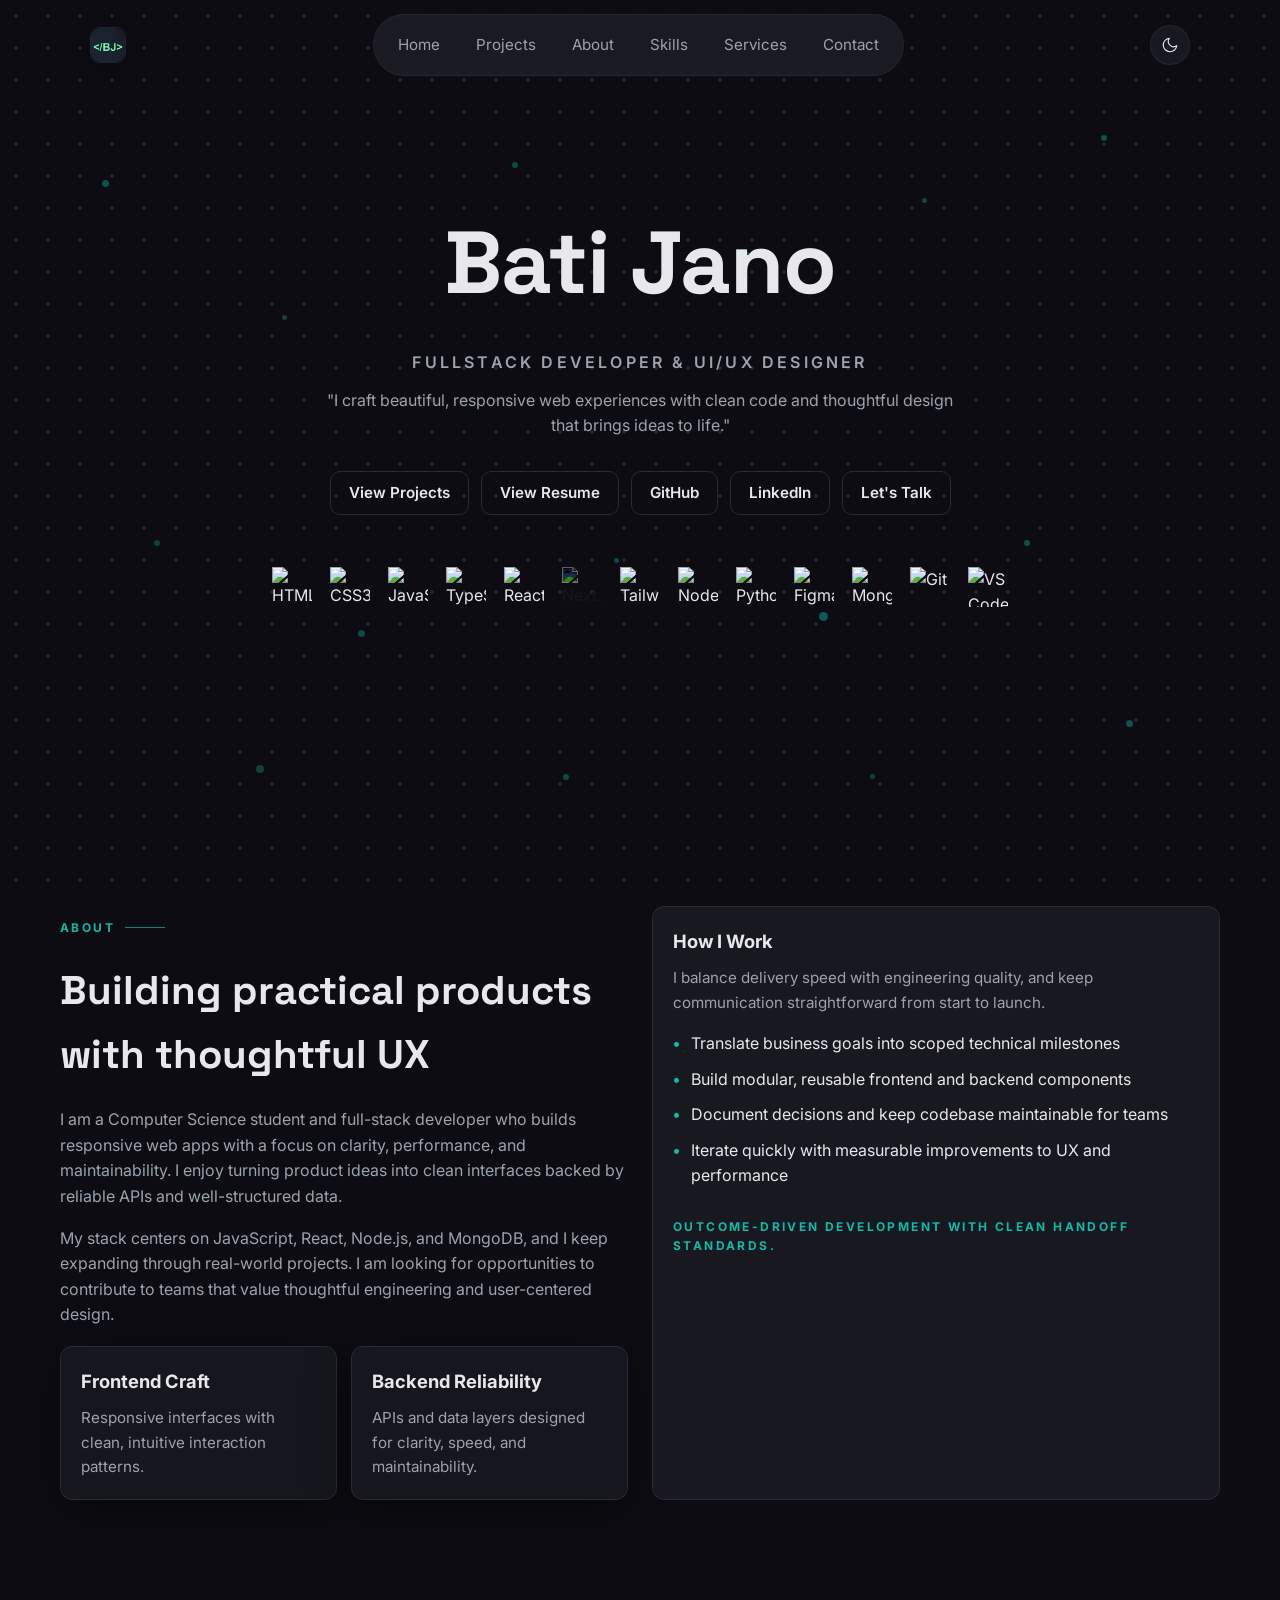
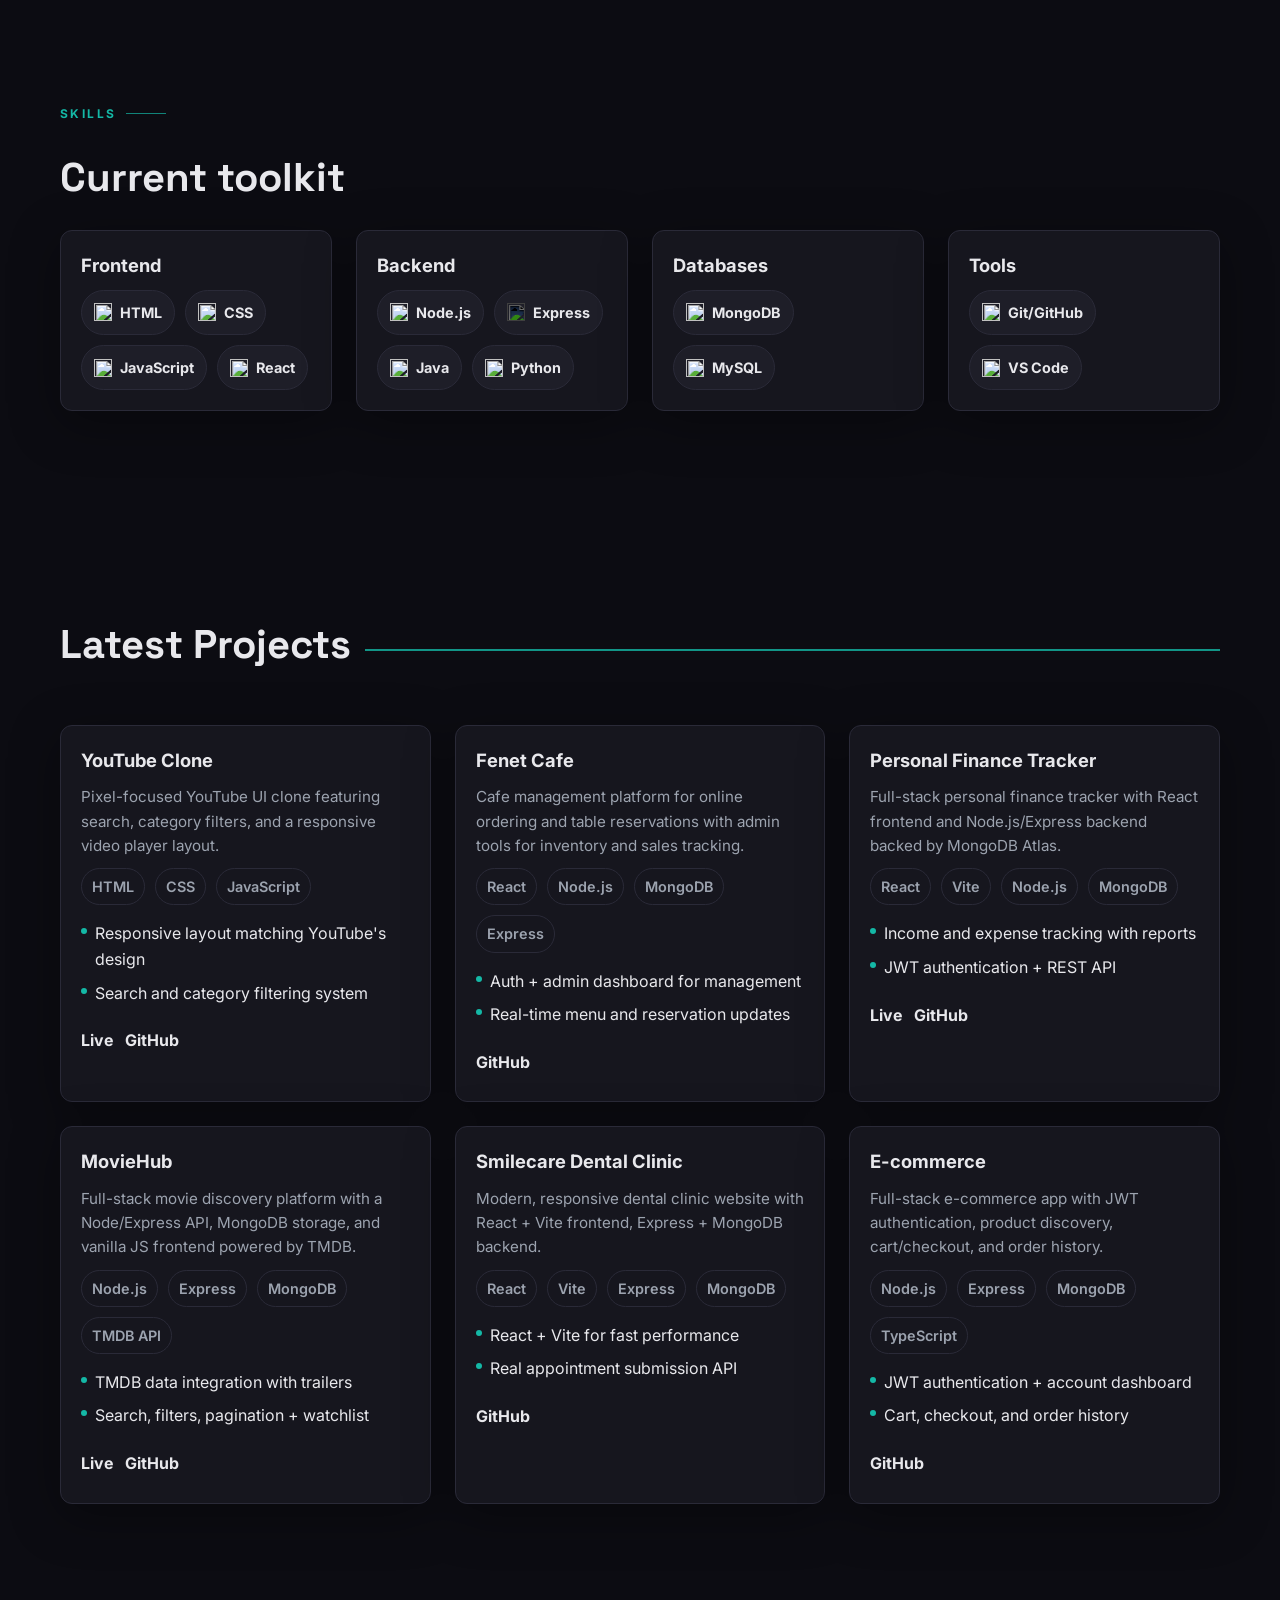
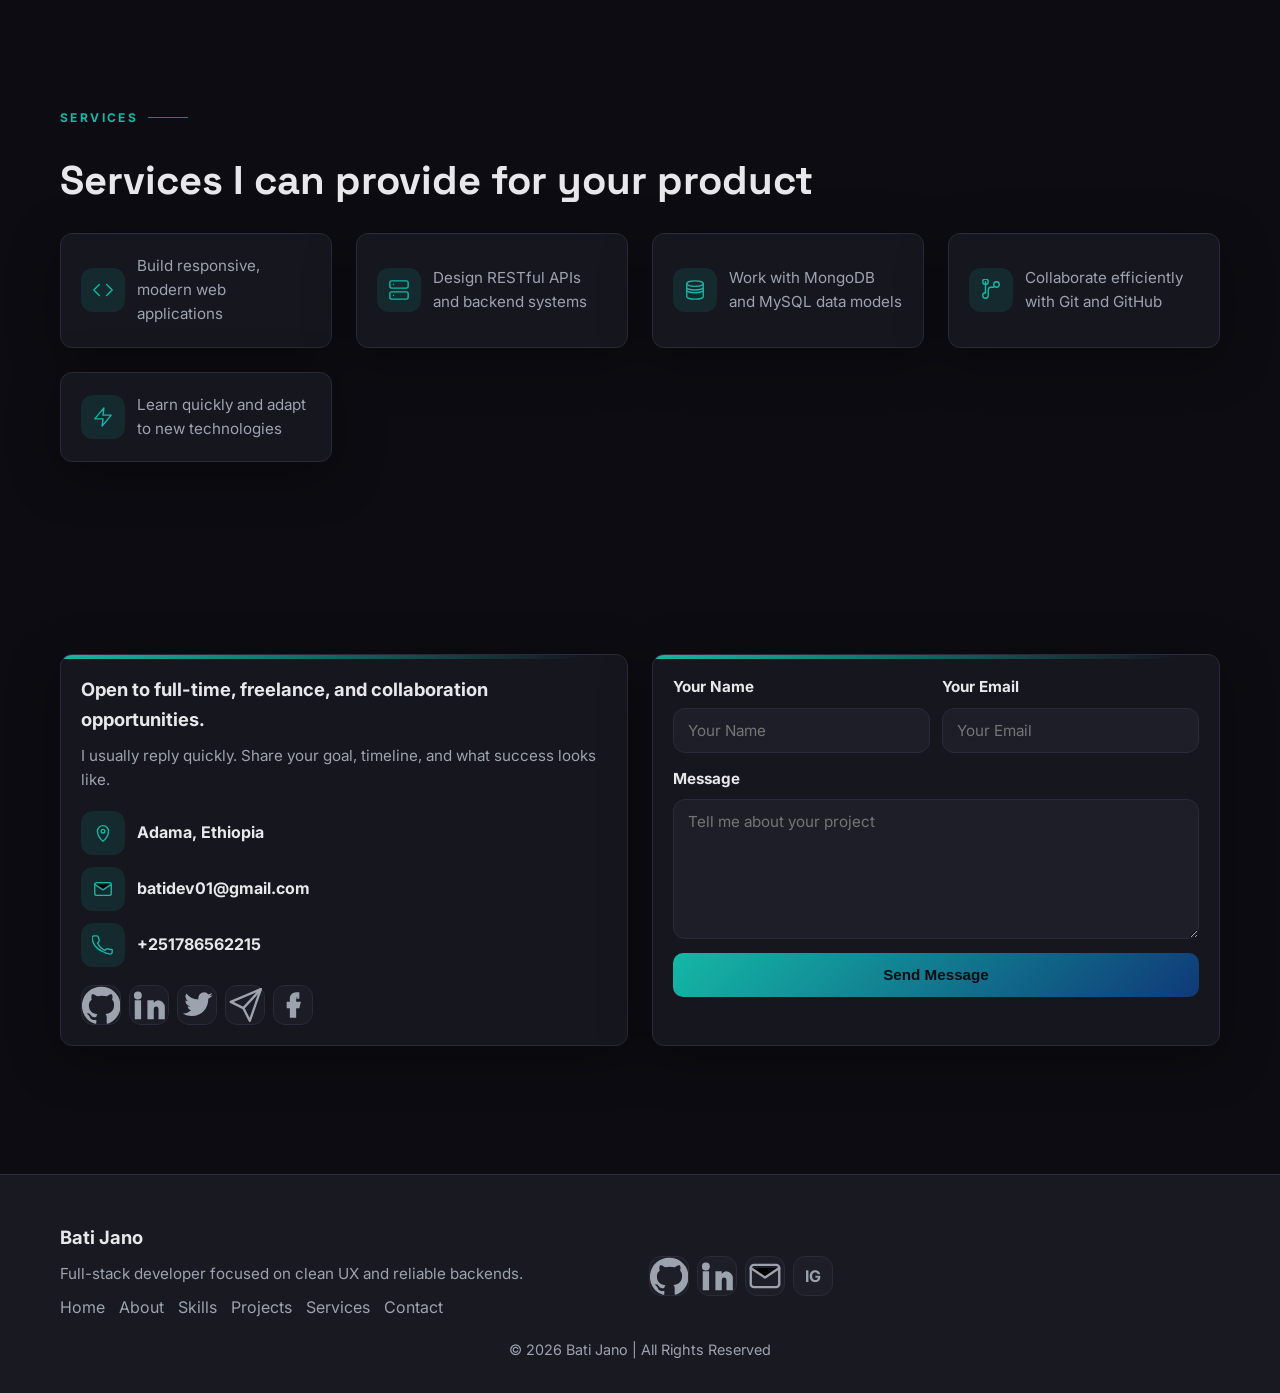
==== commit e916a9ae: "logo span removed" ====
--- a/index.html
+++ b/index.html
@@ -109,7 +109,6 @@
     <div class="nav-inner">
       <a class="logo" href="#home">
         <img src="./public/logo.png" alt="Bati Jano logo" width="36" height="36">
-        <span>Bati</span>
       </a>
       <nav class="nav-links" aria-label="Primary">
         <a href="#home">Home</a>
--- a/style.css
+++ b/style.css
@@ -290,11 +290,6 @@
   font-size: 1.15rem;
 }
 
-.logo span {
-  padding-bottom: 4px;
-  border-bottom: 2px solid var(--foreground);
-}
-
 .logo img {
   width: 36px;
   height: 36px;
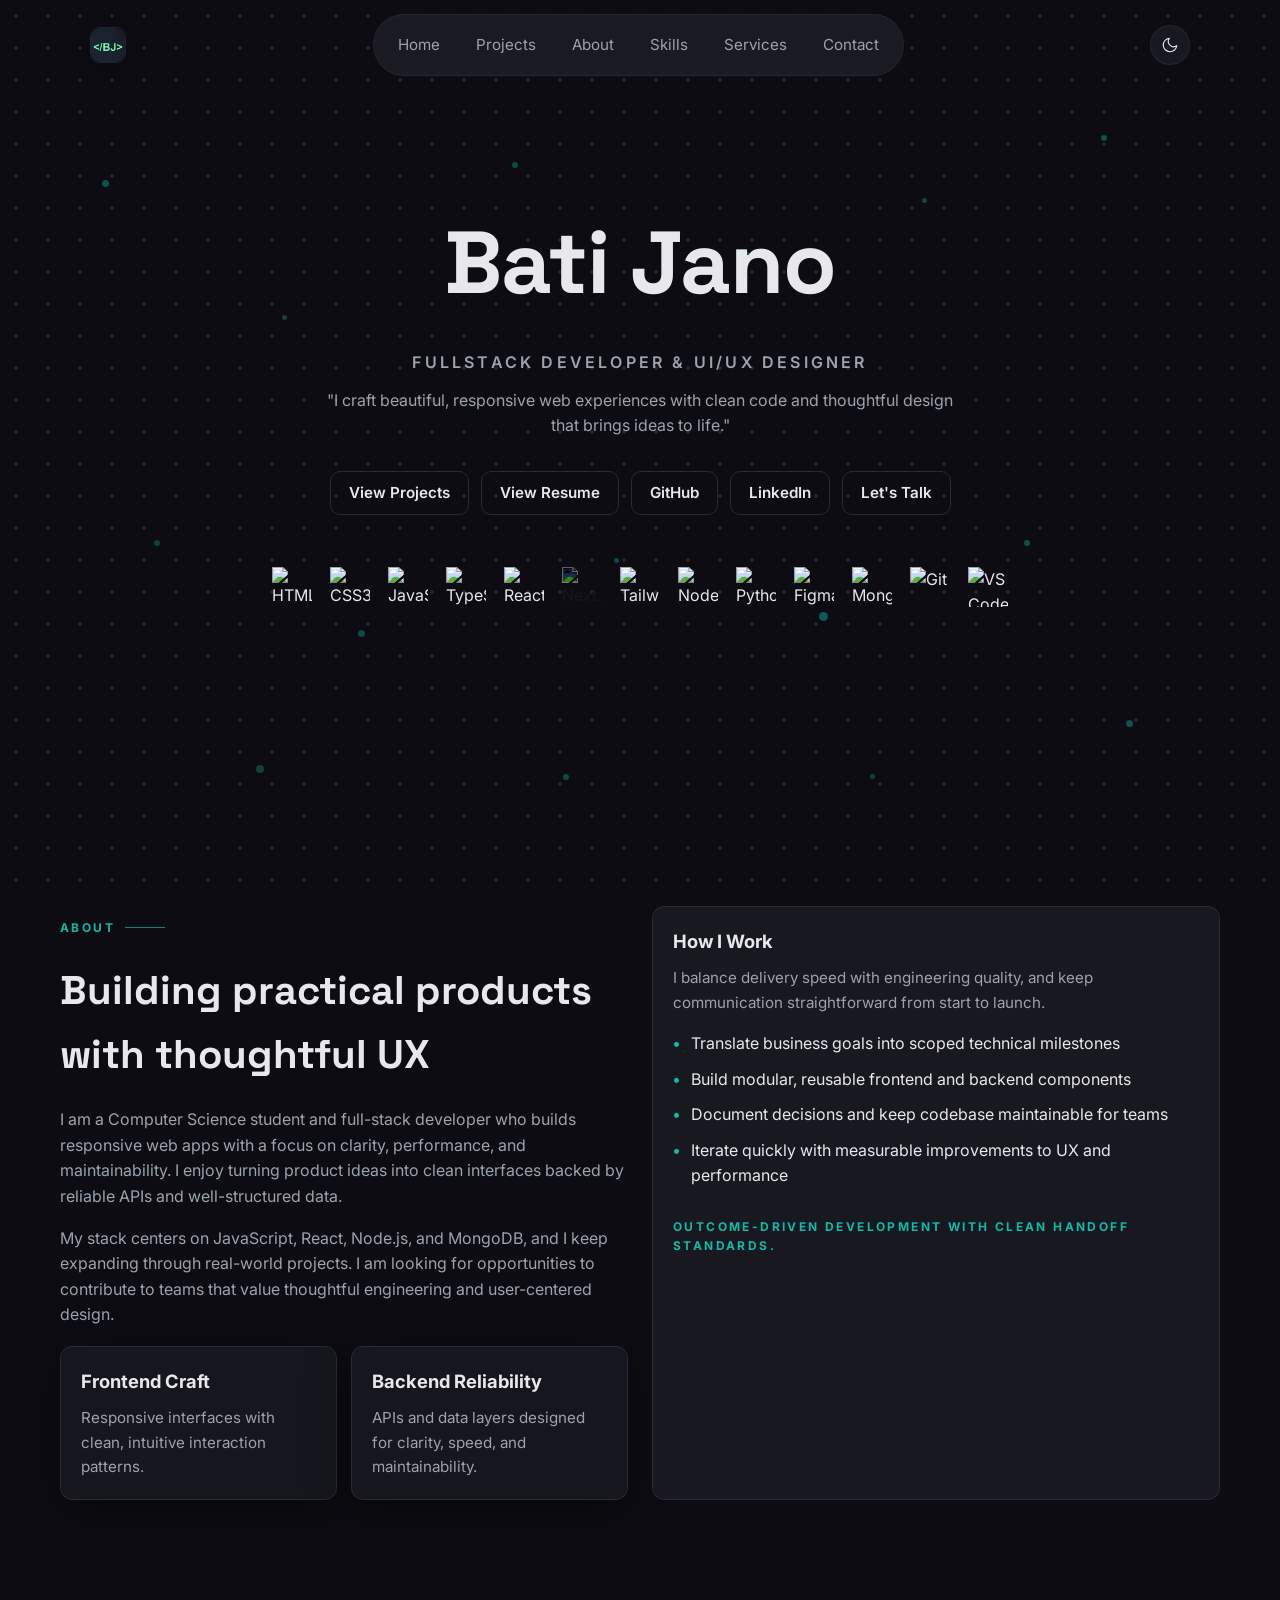
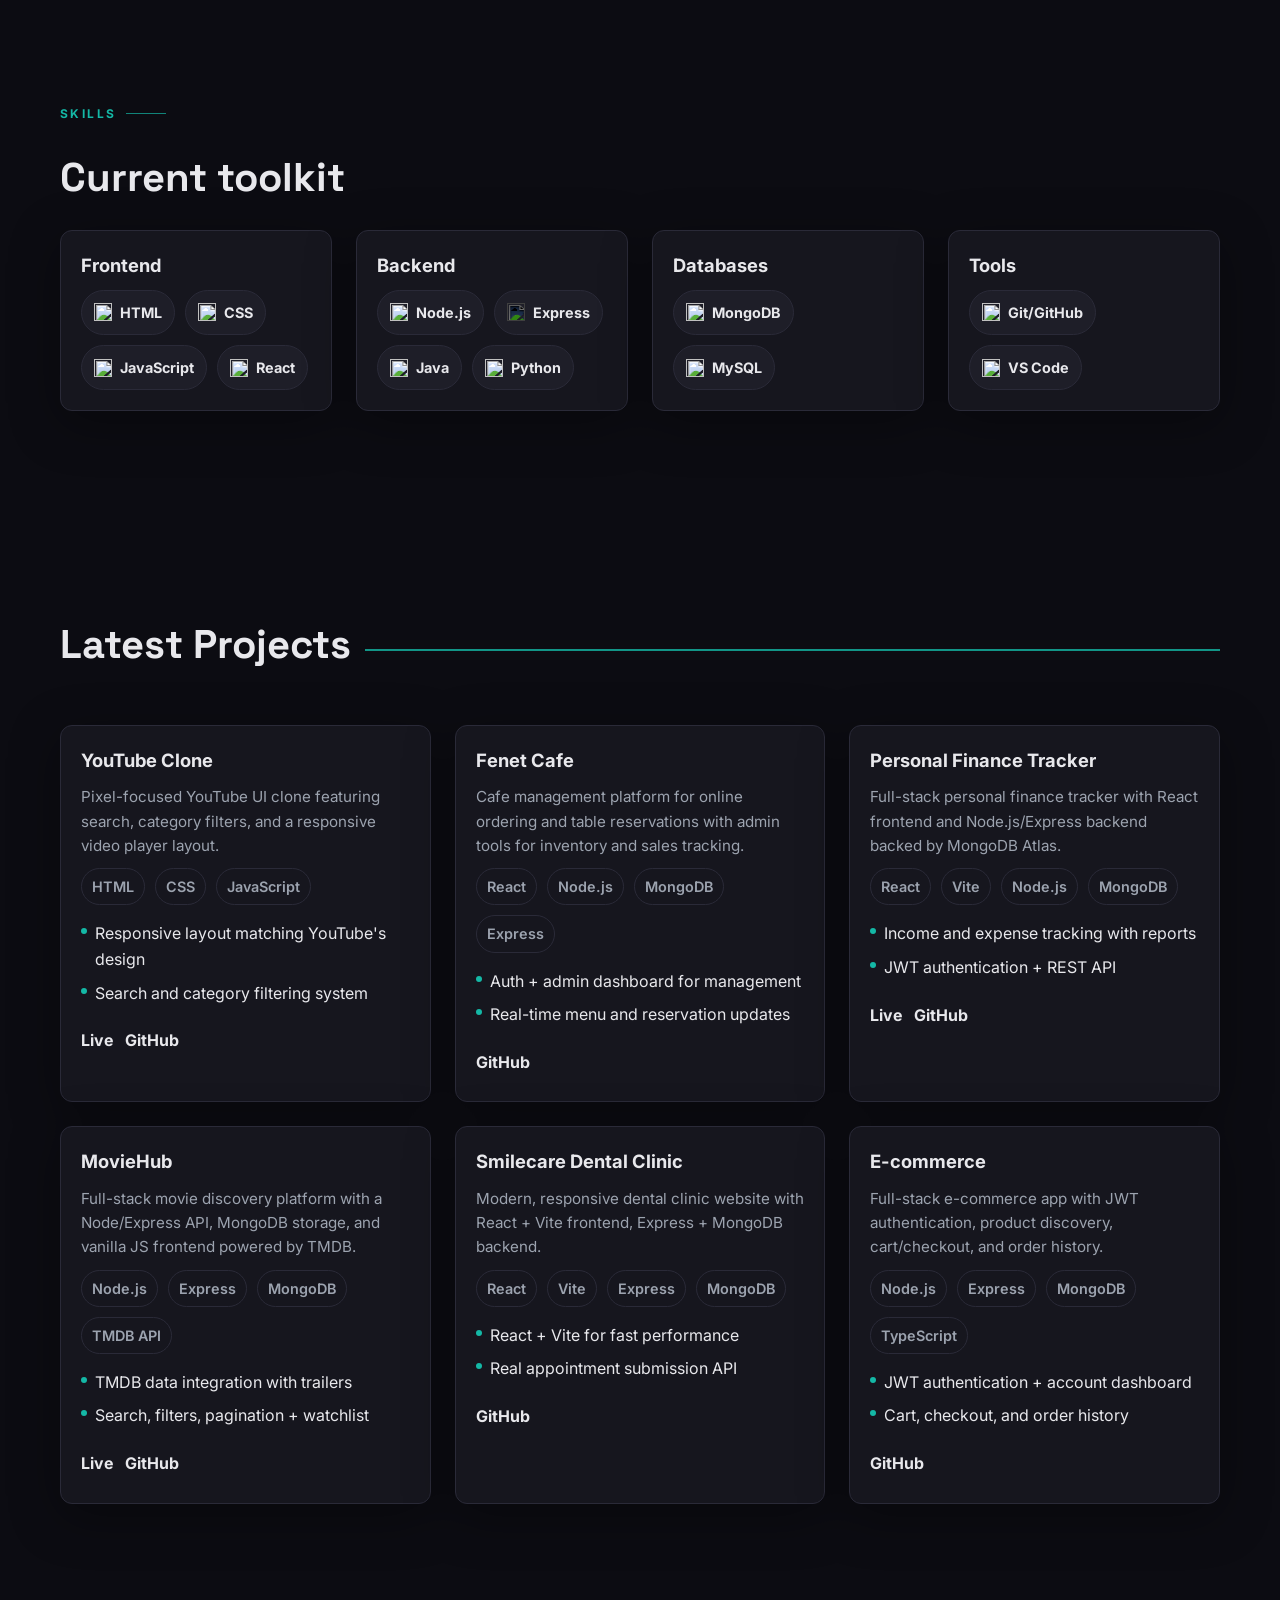
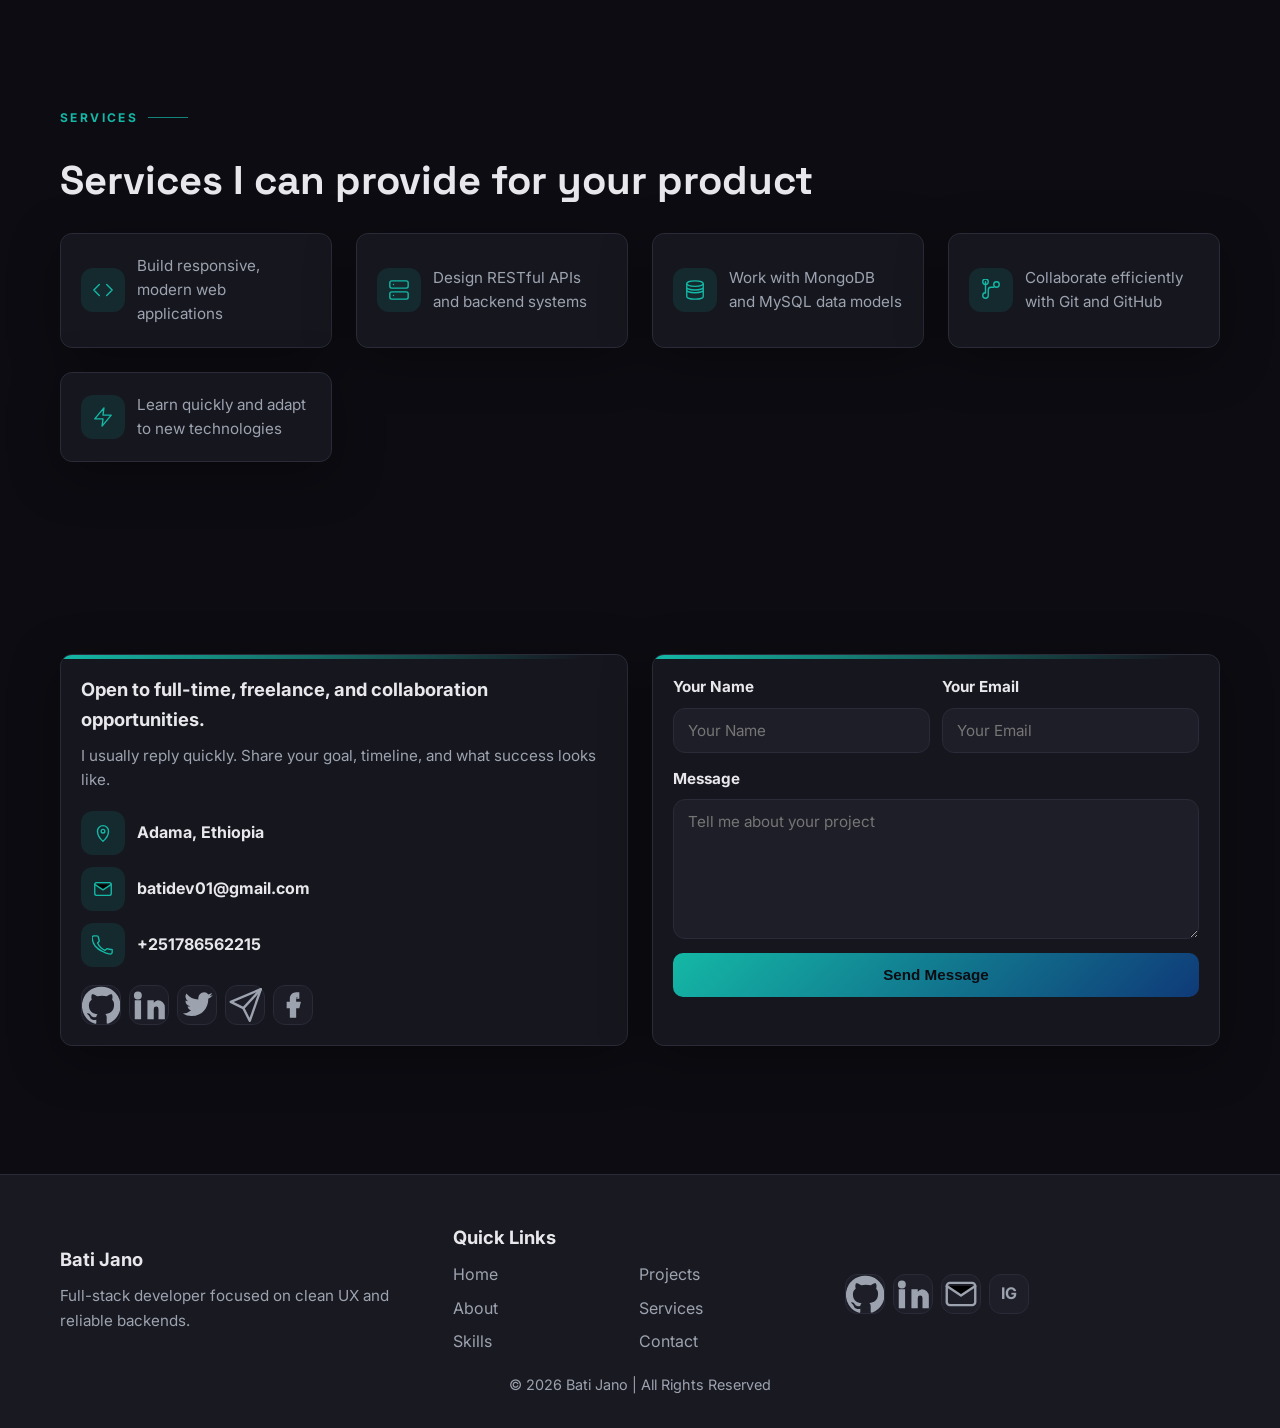
==== commit cced2b11: "adjusted footer quick links" ====
--- a/index.html
+++ b/index.html
@@ -398,7 +398,10 @@
       <div>
         <h3 class="card-title">Bati Jano</h3>
         <p class="small-text">Full-stack developer focused on clean UX and reliable backends.</p>
-        <div class="footer-links">
+      </div>
+      <div>
+        <h4 class="card-title">Quick Links</h4>
+        <div class="footer-links footer-links-grid">
           <a href="#home">Home</a>
           <a href="#about">About</a>
           <a href="#skills">Skills</a>
--- a/style.css
+++ b/style.css
@@ -765,6 +765,15 @@
   color: var(--muted-foreground);
 }
 
+.footer-links.footer-links-grid {
+  display: grid;
+  grid-auto-flow: column;
+  grid-template-rows: repeat(3, auto);
+  grid-template-columns: repeat(2, auto);
+  gap: 8px 18px;
+  margin-top: 10px;
+}
+
 .footer-links a:hover {
   color: var(--foreground);
 }
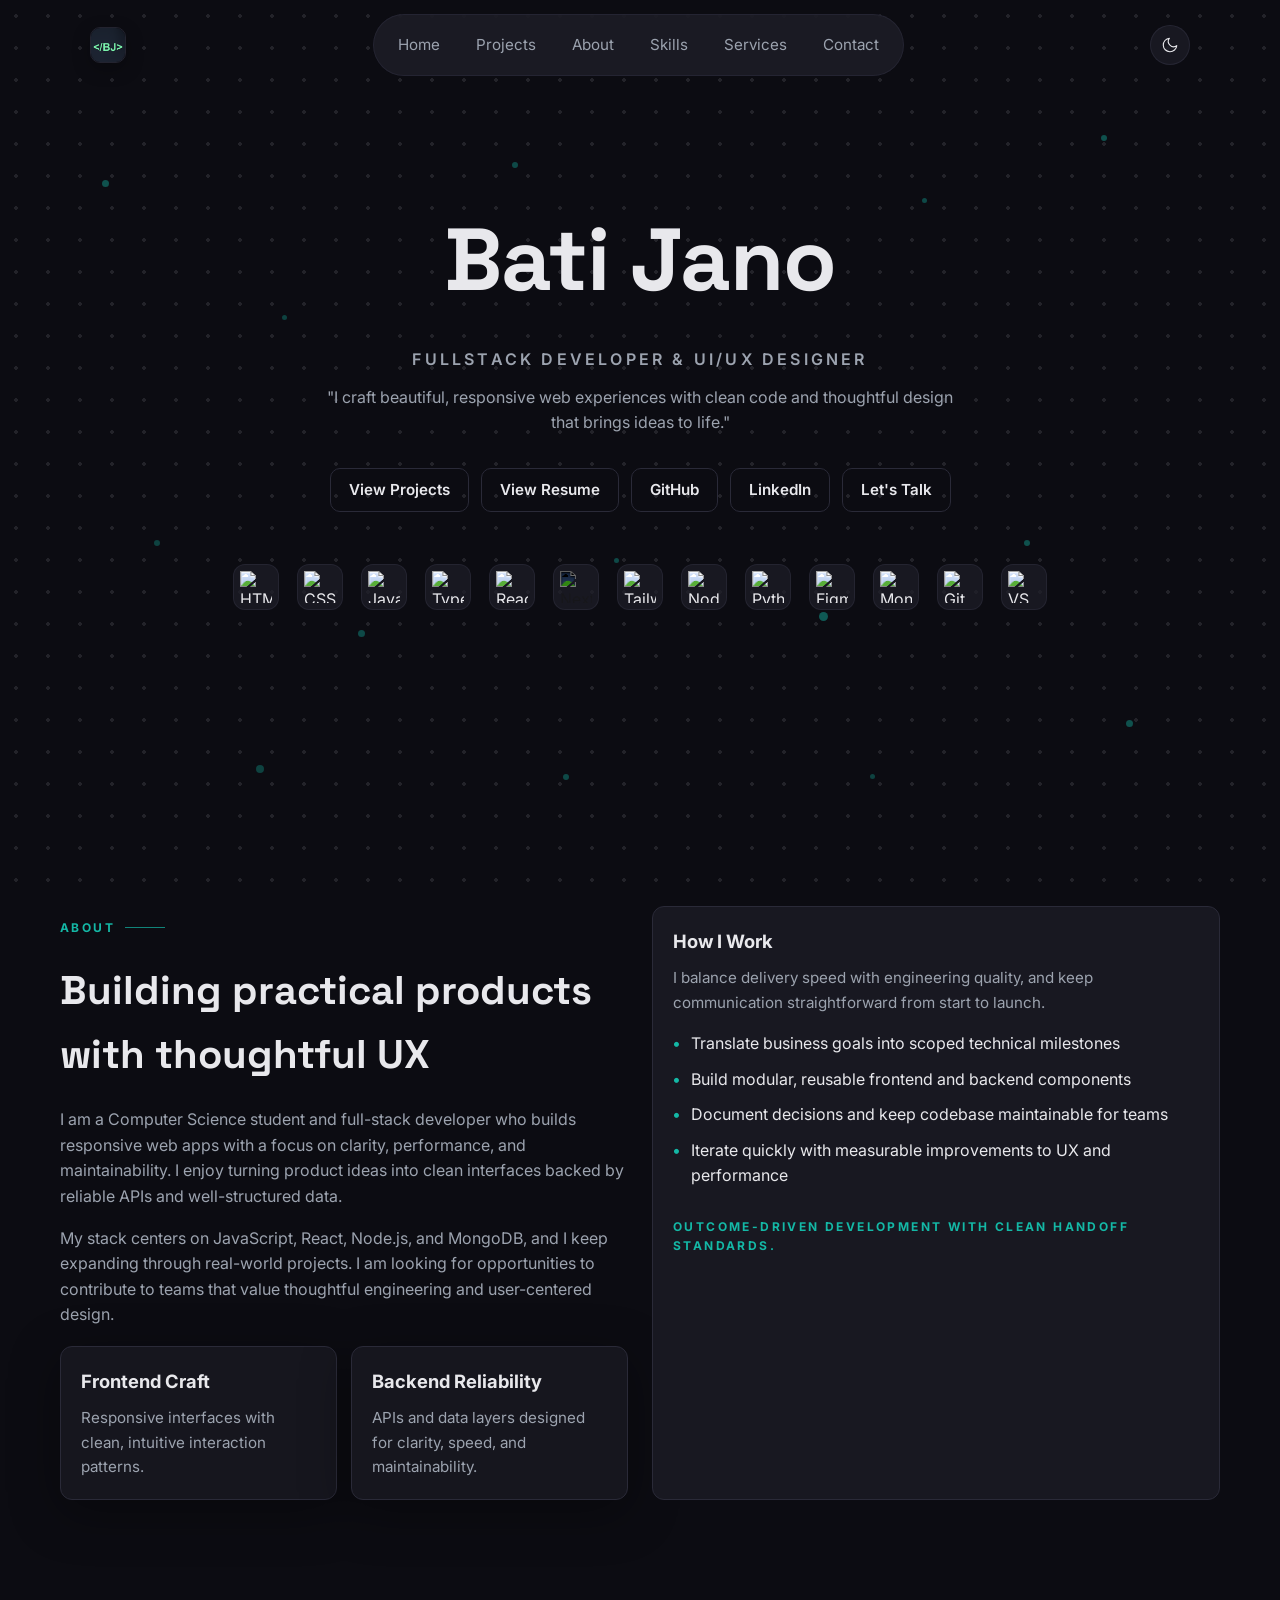
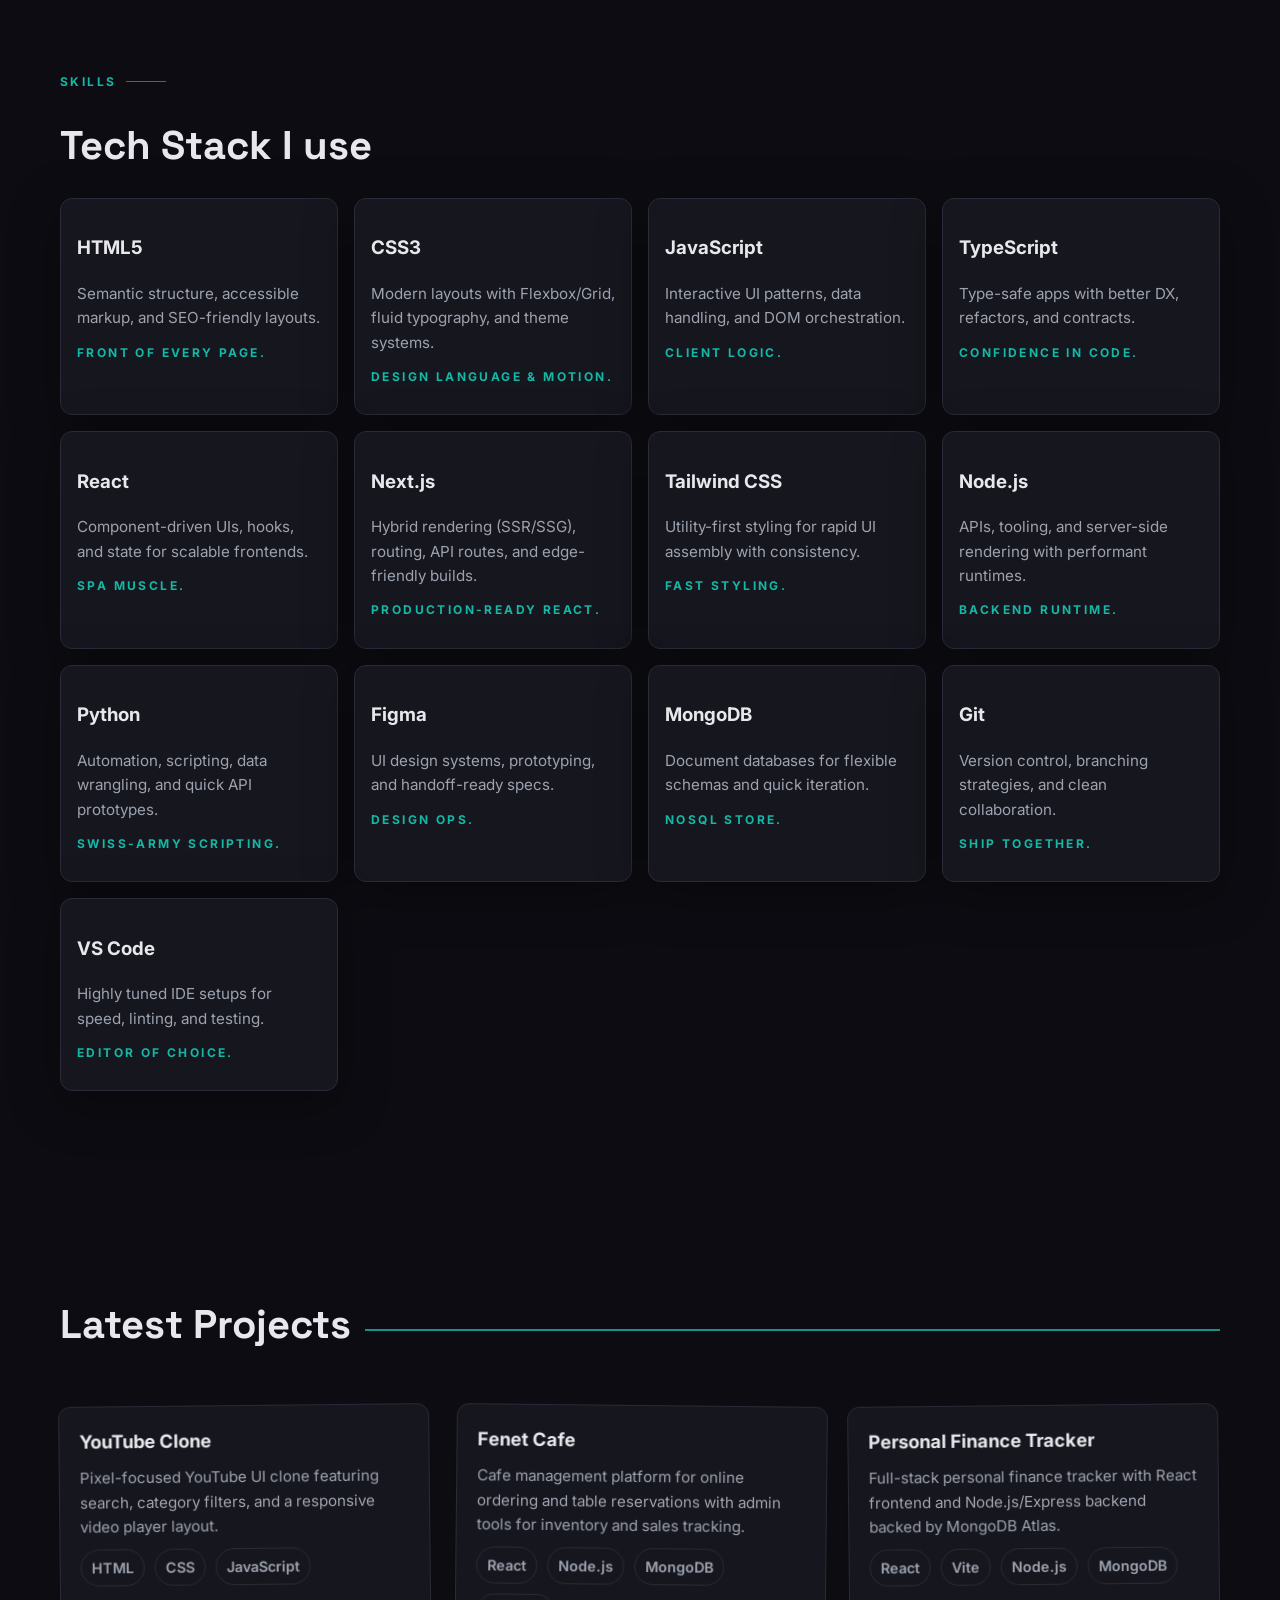
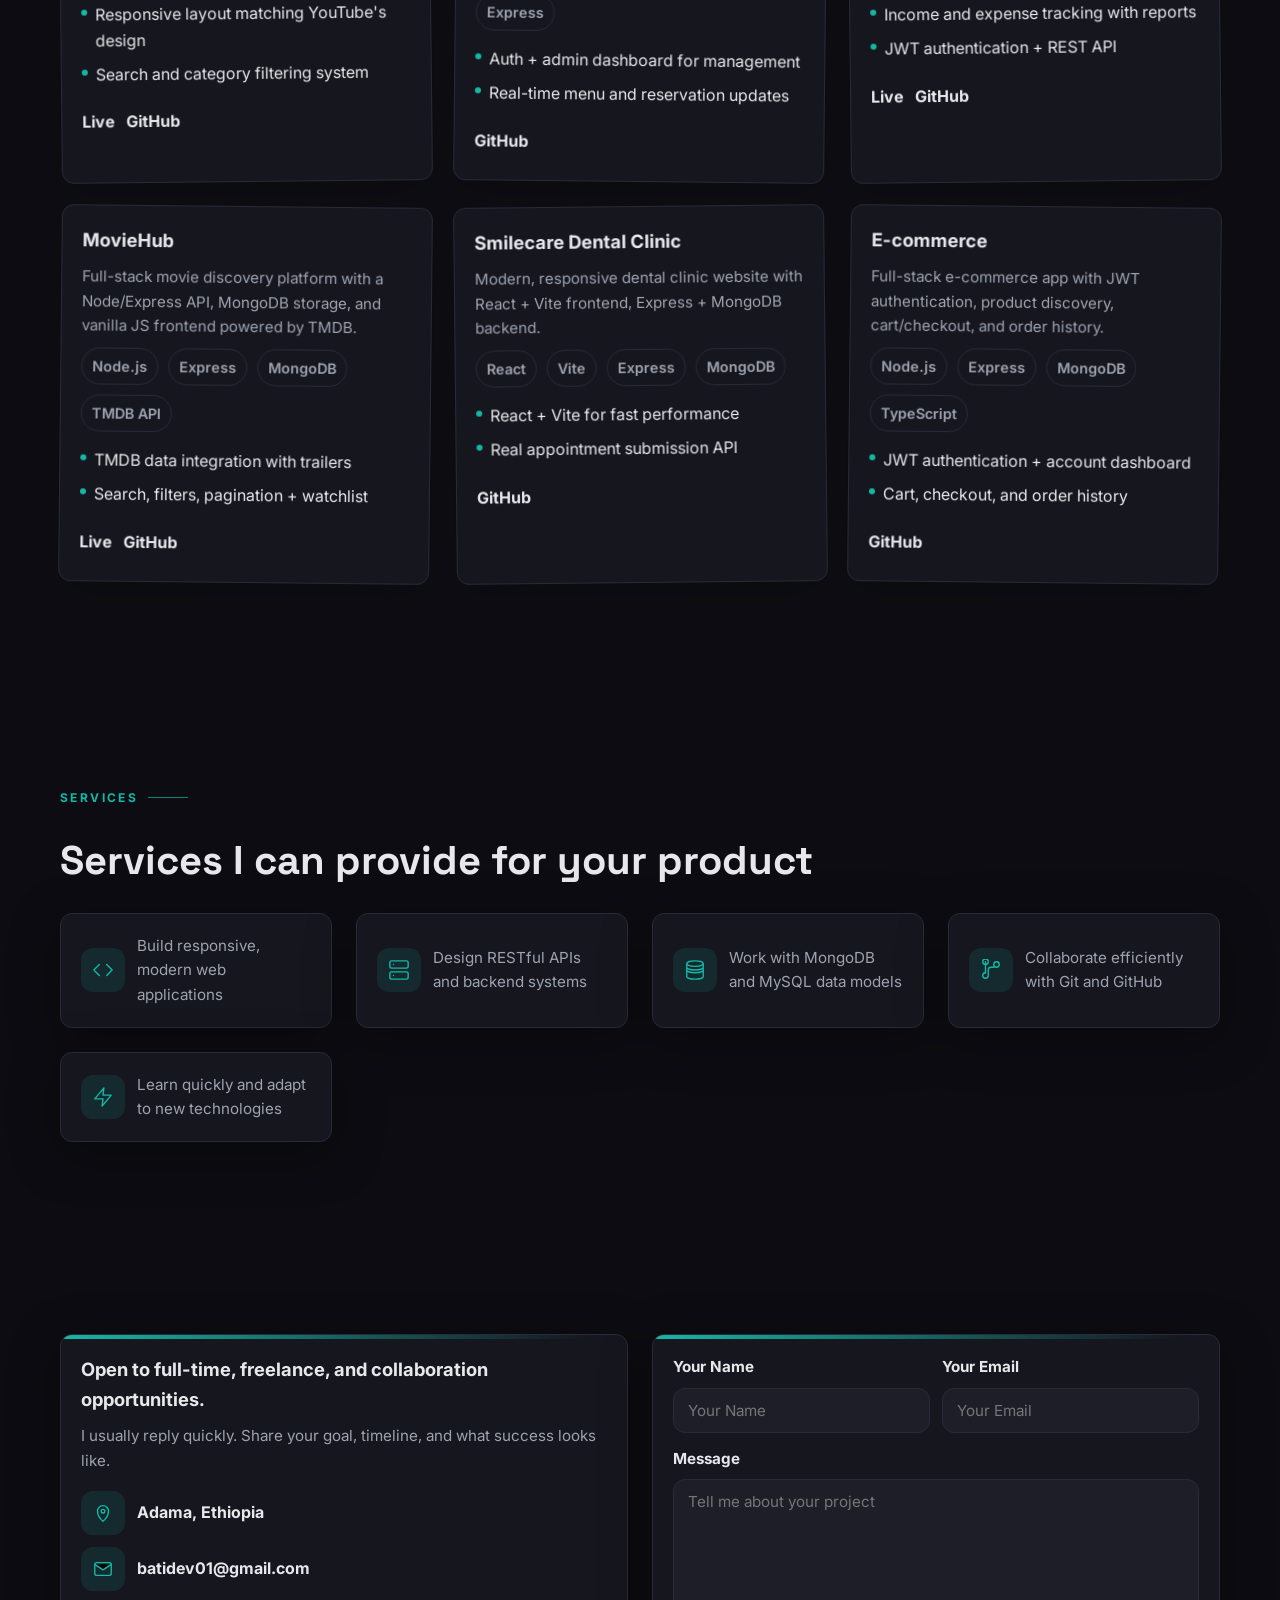
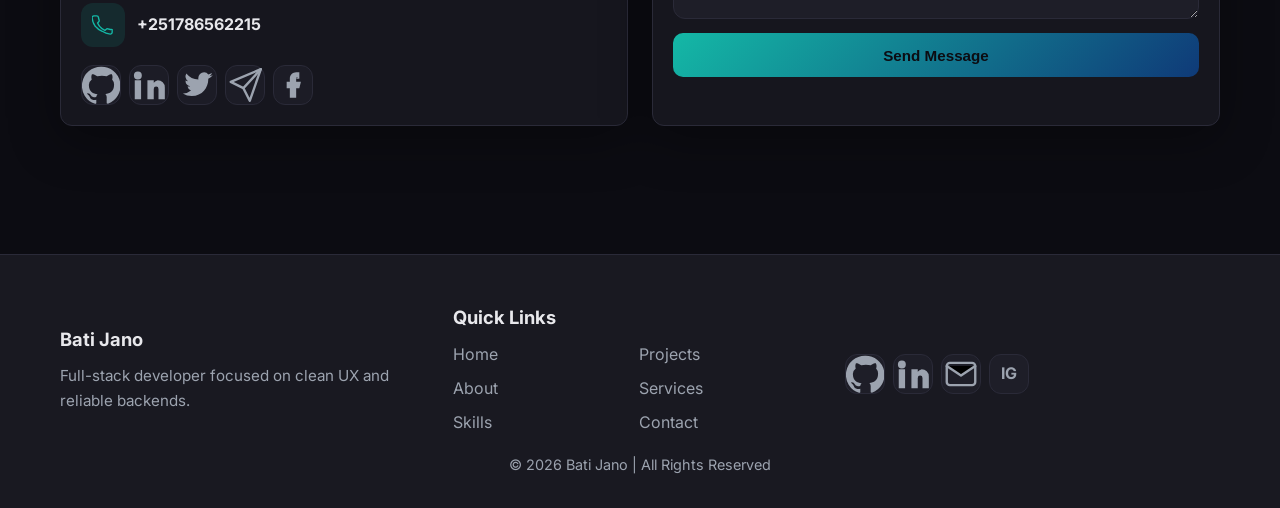
==== commit d5f3d445: "adjusted skills toolkits" ====
--- a/index.html
+++ b/index.html
@@ -157,23 +157,50 @@
 
         <div class="tech-strip">
           <div class="tech-grid">
-            <img src="https://cdn.jsdelivr.net/gh/devicons/devicon/icons/html5/html5-original.svg" alt="HTML5">
-            <img src="https://cdn.jsdelivr.net/gh/devicons/devicon/icons/css3/css3-original.svg" alt="CSS3">
-            <img src="https://cdn.jsdelivr.net/gh/devicons/devicon/icons/javascript/javascript-original.svg" alt="JavaScript">
-            <img src="https://cdn.jsdelivr.net/gh/devicons/devicon/icons/typescript/typescript-original.svg" alt="TypeScript">
-            <img src="https://cdn.jsdelivr.net/gh/devicons/devicon/icons/react/react-original.svg" alt="React">
-            <img src="https://cdn.jsdelivr.net/gh/devicons/devicon/icons/nextjs/nextjs-original.svg" alt="Next.js" class="invert-on-dark">
-            <img src="https://cdn.jsdelivr.net/gh/devicons/devicon/icons/tailwindcss/tailwindcss-original.svg" alt="Tailwind CSS">
-            <img src="https://cdn.jsdelivr.net/gh/devicons/devicon/icons/nodejs/nodejs-original.svg" alt="Node.js">
-            <img src="https://cdn.jsdelivr.net/gh/devicons/devicon/icons/python/python-original.svg" alt="Python">
-            <img src="https://cdn.jsdelivr.net/gh/devicons/devicon/icons/figma/figma-original.svg" alt="Figma">
-            <img src="https://cdn.jsdelivr.net/gh/devicons/devicon/icons/mongodb/mongodb-original.svg" alt="MongoDB">
-            <img src="https://cdn.jsdelivr.net/gh/devicons/devicon/icons/git/git-original.svg" alt="Git">
-            <img src="https://cdn.jsdelivr.net/gh/devicons/devicon/icons/vscode/vscode-original.svg" alt="VS Code">
+            <a class="tech-tile" href="#tech-html" aria-label="HTML5">
+              <img src="https://cdn.jsdelivr.net/gh/devicons/devicon/icons/html5/html5-original.svg" alt="HTML5">
+            </a>
+            <a class="tech-tile" href="#tech-css" aria-label="CSS3">
+              <img src="https://cdn.jsdelivr.net/gh/devicons/devicon/icons/css3/css3-original.svg" alt="CSS3">
+            </a>
+            <a class="tech-tile" href="#tech-js" aria-label="JavaScript">
+              <img src="https://cdn.jsdelivr.net/gh/devicons/devicon/icons/javascript/javascript-original.svg" alt="JavaScript">
+            </a>
+            <a class="tech-tile" href="#tech-ts" aria-label="TypeScript">
+              <img src="https://cdn.jsdelivr.net/gh/devicons/devicon/icons/typescript/typescript-original.svg" alt="TypeScript">
+            </a>
+            <a class="tech-tile" href="#tech-react" aria-label="React">
+              <img src="https://cdn.jsdelivr.net/gh/devicons/devicon/icons/react/react-original.svg" alt="React">
+            </a>
+            <a class="tech-tile" href="#tech-next" aria-label="Next.js">
+              <img src="https://cdn.jsdelivr.net/gh/devicons/devicon/icons/nextjs/nextjs-original.svg" alt="Next.js" class="invert-on-dark">
+            </a>
+            <a class="tech-tile" href="#tech-tailwind" aria-label="Tailwind CSS">
+              <img src="https://cdn.jsdelivr.net/gh/devicons/devicon/icons/tailwindcss/tailwindcss-original.svg" alt="Tailwind CSS">
+            </a>
+            <a class="tech-tile" href="#tech-node" aria-label="Node.js">
+              <img src="https://cdn.jsdelivr.net/gh/devicons/devicon/icons/nodejs/nodejs-original.svg" alt="Node.js">
+            </a>
+            <a class="tech-tile" href="#tech-python" aria-label="Python">
+              <img src="https://cdn.jsdelivr.net/gh/devicons/devicon/icons/python/python-original.svg" alt="Python">
+            </a>
+            <a class="tech-tile" href="#tech-figma" aria-label="Figma">
+              <img src="https://cdn.jsdelivr.net/gh/devicons/devicon/icons/figma/figma-original.svg" alt="Figma">
+            </a>
+            <a class="tech-tile" href="#tech-mongo" aria-label="MongoDB">
+              <img src="https://cdn.jsdelivr.net/gh/devicons/devicon/icons/mongodb/mongodb-original.svg" alt="MongoDB">
+            </a>
+            <a class="tech-tile" href="#tech-git" aria-label="Git">
+              <img src="https://cdn.jsdelivr.net/gh/devicons/devicon/icons/git/git-original.svg" alt="Git">
+            </a>
+            <a class="tech-tile" href="#tech-vscode" aria-label="VS Code">
+              <img src="https://cdn.jsdelivr.net/gh/devicons/devicon/icons/vscode/vscode-original.svg" alt="VS Code">
+            </a>
           </div>
         </div>
       </div>
     </section>
+
 
     <section id="about" class="section">
       <div class="container grid two-columns">
@@ -207,43 +234,76 @@
       </div>
     </section>
 
-    <section id="skills" class="section">
+    <section id="skills" class="section tech-apps">
       <div class="container">
         <p class="eyebrow">Skills <span class="line"></span></p>
-        <h2 class="section-title">Current toolkit</h2>
-        <div class="grid four-columns">
-          <div class="card">
-            <h3 class="card-title">Frontend</h3>
-            <div class="pill-row">
-              <span class="pill"><img src="https://cdn.jsdelivr.net/gh/devicons/devicon/icons/html5/html5-original.svg" alt="">HTML</span>
-              <span class="pill"><img src="https://cdn.jsdelivr.net/gh/devicons/devicon/icons/css3/css3-original.svg" alt="">CSS</span>
-              <span class="pill"><img src="https://cdn.jsdelivr.net/gh/devicons/devicon/icons/javascript/javascript-original.svg" alt="">JavaScript</span>
-              <span class="pill"><img src="https://cdn.jsdelivr.net/gh/devicons/devicon/icons/react/react-original.svg" alt="">React</span>
-            </div>
-          </div>
-          <div class="card">
-            <h3 class="card-title">Backend</h3>
-            <div class="pill-row">
-              <span class="pill"><img src="https://cdn.jsdelivr.net/gh/devicons/devicon/icons/nodejs/nodejs-original.svg" alt="">Node.js</span>
-              <span class="pill"><img src="https://cdn.jsdelivr.net/gh/devicons/devicon/icons/express/express-original.svg" alt="" class="invert-on-dark">Express</span>
-              <span class="pill"><img src="https://cdn.jsdelivr.net/gh/devicons/devicon/icons/java/java-original.svg" alt="">Java</span>
-              <span class="pill"><img src="https://cdn.jsdelivr.net/gh/devicons/devicon/icons/python/python-original.svg" alt="">Python</span>
-            </div>
-          </div>
-          <div class="card">
-            <h3 class="card-title">Databases</h3>
-            <div class="pill-row">
-              <span class="pill"><img src="https://cdn.jsdelivr.net/gh/devicons/devicon/icons/mongodb/mongodb-original.svg" alt="">MongoDB</span>
-              <span class="pill"><img src="https://cdn.jsdelivr.net/gh/devicons/devicon/icons/mysql/mysql-original.svg" alt="">MySQL</span>
-            </div>
-          </div>
-          <div class="card">
-            <h3 class="card-title">Tools</h3>
-            <div class="pill-row">
-              <span class="pill"><img src="https://cdn.jsdelivr.net/gh/devicons/devicon/icons/git/git-original.svg" alt="">Git/GitHub</span>
-              <span class="pill"><img src="https://cdn.jsdelivr.net/gh/devicons/devicon/icons/vscode/vscode-original.svg" alt="">VS Code</span>
-            </div>
-          </div>
+        <h2 class="section-title">Tech Stack I use</h2>
+        <div class="tech-app-grid">
+          <article class="tech-app-card" id="tech-html">
+            <h3>HTML5</h3>
+            <p class="small-text">Semantic structure, accessible markup, and SEO-friendly layouts.</p>
+            <p class="eyebrow small uppercase">Front of every page.</p>
+          </article>
+          <article class="tech-app-card" id="tech-css">
+            <h3>CSS3</h3>
+            <p class="small-text">Modern layouts with Flexbox/Grid, fluid typography, and theme systems.</p>
+            <p class="eyebrow small uppercase">Design language & motion.</p>
+          </article>
+          <article class="tech-app-card" id="tech-js">
+            <h3>JavaScript</h3>
+            <p class="small-text">Interactive UI patterns, data handling, and DOM orchestration.</p>
+            <p class="eyebrow small uppercase">Client logic.</p>
+          </article>
+          <article class="tech-app-card" id="tech-ts">
+            <h3>TypeScript</h3>
+            <p class="small-text">Type-safe apps with better DX, refactors, and contracts.</p>
+            <p class="eyebrow small uppercase">Confidence in code.</p>
+          </article>
+          <article class="tech-app-card" id="tech-react">
+            <h3>React</h3>
+            <p class="small-text">Component-driven UIs, hooks, and state for scalable frontends.</p>
+            <p class="eyebrow small uppercase">SPA muscle.</p>
+          </article>
+          <article class="tech-app-card" id="tech-next">
+            <h3>Next.js</h3>
+            <p class="small-text">Hybrid rendering (SSR/SSG), routing, API routes, and edge-friendly builds.</p>
+            <p class="eyebrow small uppercase">Production-ready React.</p>
+          </article>
+          <article class="tech-app-card" id="tech-tailwind">
+            <h3>Tailwind CSS</h3>
+            <p class="small-text">Utility-first styling for rapid UI assembly with consistency.</p>
+            <p class="eyebrow small uppercase">Fast styling.</p>
+          </article>
+          <article class="tech-app-card" id="tech-node">
+            <h3>Node.js</h3>
+            <p class="small-text">APIs, tooling, and server-side rendering with performant runtimes.</p>
+            <p class="eyebrow small uppercase">Backend runtime.</p>
+          </article>
+          <article class="tech-app-card" id="tech-python">
+            <h3>Python</h3>
+            <p class="small-text">Automation, scripting, data wrangling, and quick API prototypes.</p>
+            <p class="eyebrow small uppercase">Swiss-army scripting.</p>
+          </article>
+          <article class="tech-app-card" id="tech-figma">
+            <h3>Figma</h3>
+            <p class="small-text">UI design systems, prototyping, and handoff-ready specs.</p>
+            <p class="eyebrow small uppercase">Design ops.</p>
+          </article>
+          <article class="tech-app-card" id="tech-mongo">
+            <h3>MongoDB</h3>
+            <p class="small-text">Document databases for flexible schemas and quick iteration.</p>
+            <p class="eyebrow small uppercase">NoSQL store.</p>
+          </article>
+          <article class="tech-app-card" id="tech-git">
+            <h3>Git</h3>
+            <p class="small-text">Version control, branching strategies, and clean collaboration.</p>
+            <p class="eyebrow small uppercase">Ship together.</p>
+          </article>
+          <article class="tech-app-card" id="tech-vscode">
+            <h3>VS Code</h3>
+            <p class="small-text">Highly tuned IDE setups for speed, linting, and testing.</p>
+            <p class="eyebrow small uppercase">Editor of choice.</p>
+          </article>
         </div>
       </div>
     </section>
--- a/style.css
+++ b/style.css
@@ -246,14 +246,57 @@
   justify-content: center;
 }
 
+.tech-grid a,
+.tech-grid button.tech-tile {
+  display: inline-flex;
+  align-items: center;
+  justify-content: center;
+  width: 46px;
+  height: 46px;
+  border-radius: 12px;
+  border: 1px solid color-mix(in srgb, var(--border) 70%, transparent);
+  background: color-mix(in srgb, var(--secondary) 70%, transparent);
+  transition: transform 0.22s ease, box-shadow 0.22s ease, border-color 0.22s ease;
+  cursor: pointer;
+}
+
 .tech-grid img {
-  width: 40px;
-  height: 40px;
-  transition: transform 0.2s ease;
-}
-
-.tech-grid img:hover {
-  transform: scale(1.08);
+  width: 32px;
+  height: 32px;
+}
+
+.tech-grid a:hover,
+.tech-grid button.tech-tile:hover {
+  transform: translateY(-6px) scale(1.08) rotate(-2deg);
+  border-color: var(--accent);
+  box-shadow: 0 14px 32px rgba(20, 184, 166, 0.28);
+}
+
+.tech-apps {
+  padding-top: 64px;
+}
+
+.tech-app-grid {
+  display: grid;
+  grid-template-columns: repeat(auto-fit, minmax(240px, 1fr));
+  gap: 16px;
+}
+
+.tech-app-card {
+  background: var(--card);
+  border: 1px solid var(--border);
+  border-radius: var(--radius);
+  padding: 16px;
+  box-shadow: var(--shadow-soft);
+  transition: transform 0.2s ease, box-shadow 0.2s ease, border-color 0.2s ease;
+  scroll-margin-top: 120px;
+}
+
+.tech-app-card:hover,
+.tech-app-card:target {
+  transform: translateY(-6px);
+  border-color: var(--accent);
+  box-shadow: 0 16px 40px rgba(20, 184, 166, 0.2);
 }
 
 .page .invert-on-dark {
@@ -463,13 +506,13 @@
   border-radius: var(--radius);
   padding: 20px;
   box-shadow: var(--shadow-soft);
-  transition: border-color 0.2s ease, transform 0.2s ease, box-shadow 0.2s ease;
+  transition: border-color 0.2s ease, transform 0.25s ease, box-shadow 0.25s ease, filter 0.25s ease;
 }
 
 .card:hover {
   border-color: var(--accent);
-  transform: translateY(-2px);
-  box-shadow: 0 12px 40px rgba(20, 184, 166, 0.15);
+  transform: translateY(-4px);
+  box-shadow: 0 14px 50px rgba(20, 184, 166, 0.18);
 }
 
 .card-title {
@@ -555,6 +598,43 @@
 
 .gap-large {
   gap: 24px;
+}
+
+.project.card {
+  position: relative;
+  transform-style: preserve-3d;
+  transition: transform 280ms ease, box-shadow 280ms ease, filter 280ms ease;
+  box-shadow: 0 12px 40px rgba(0, 0, 0, 0.18);
+}
+
+.project.card::after {
+  content: '';
+  position: absolute;
+  inset: 0;
+  border-radius: inherit;
+  background: radial-gradient(circle at 20% 20%, rgba(255, 255, 255, 0.18), transparent 45%),
+              radial-gradient(circle at 80% 0%, rgba(20, 184, 166, 0.12), transparent 40%);
+  pointer-events: none;
+  opacity: 0;
+  transition: opacity 280ms ease;
+}
+
+.project.card:nth-child(2n) {
+  transform: translate3d(0, 0, 0) rotateZ(0.6deg);
+}
+
+.project.card:nth-child(2n+1) {
+  transform: translate3d(0, 0, 0) rotateZ(-0.6deg);
+}
+
+.project.card:hover {
+  transform: translate3d(0, -14px, 12px) rotateX(0.6deg) rotateY(-0.6deg) rotateZ(0deg);
+  box-shadow: 0 24px 70px rgba(0, 0, 0, 0.28);
+  filter: drop-shadow(0 12px 25px rgba(20, 184, 166, 0.2));
+}
+
+.project.card:hover::after {
+  opacity: 1;
 }
 
 .project .tag-row {
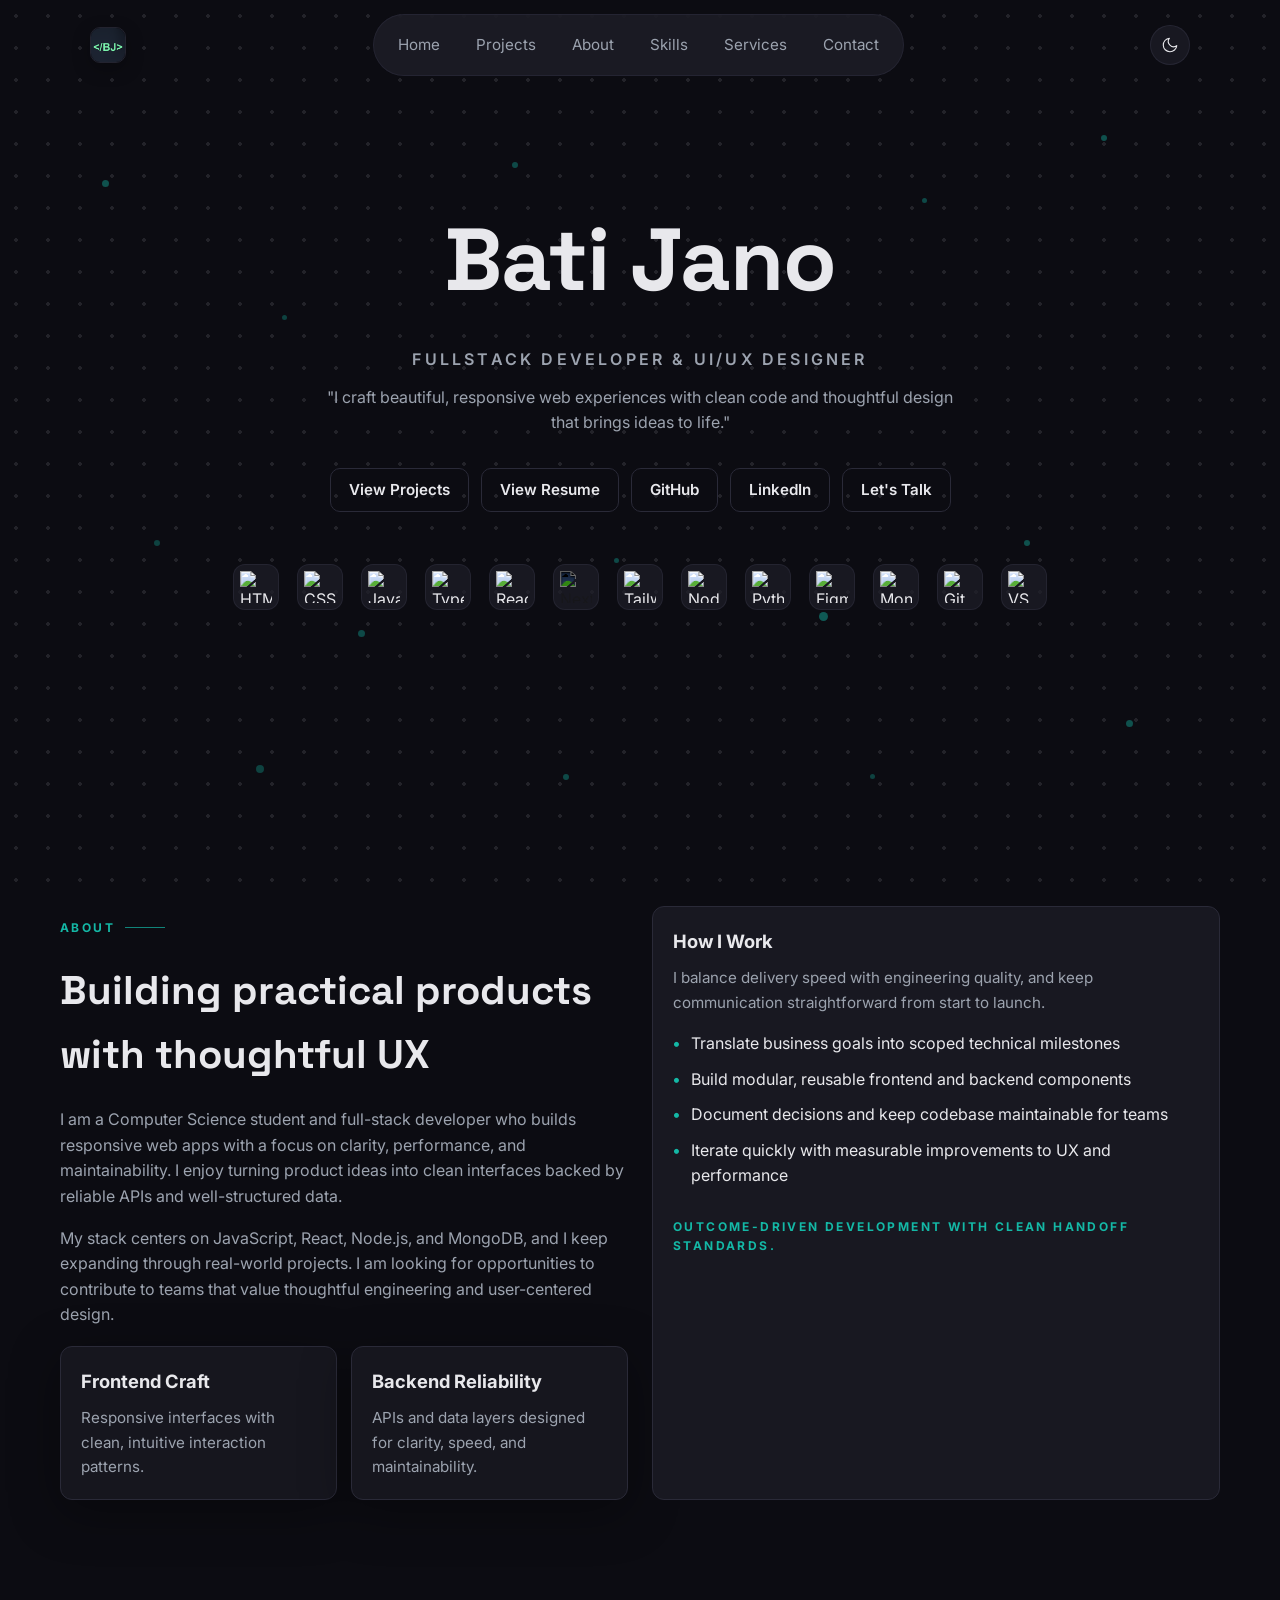
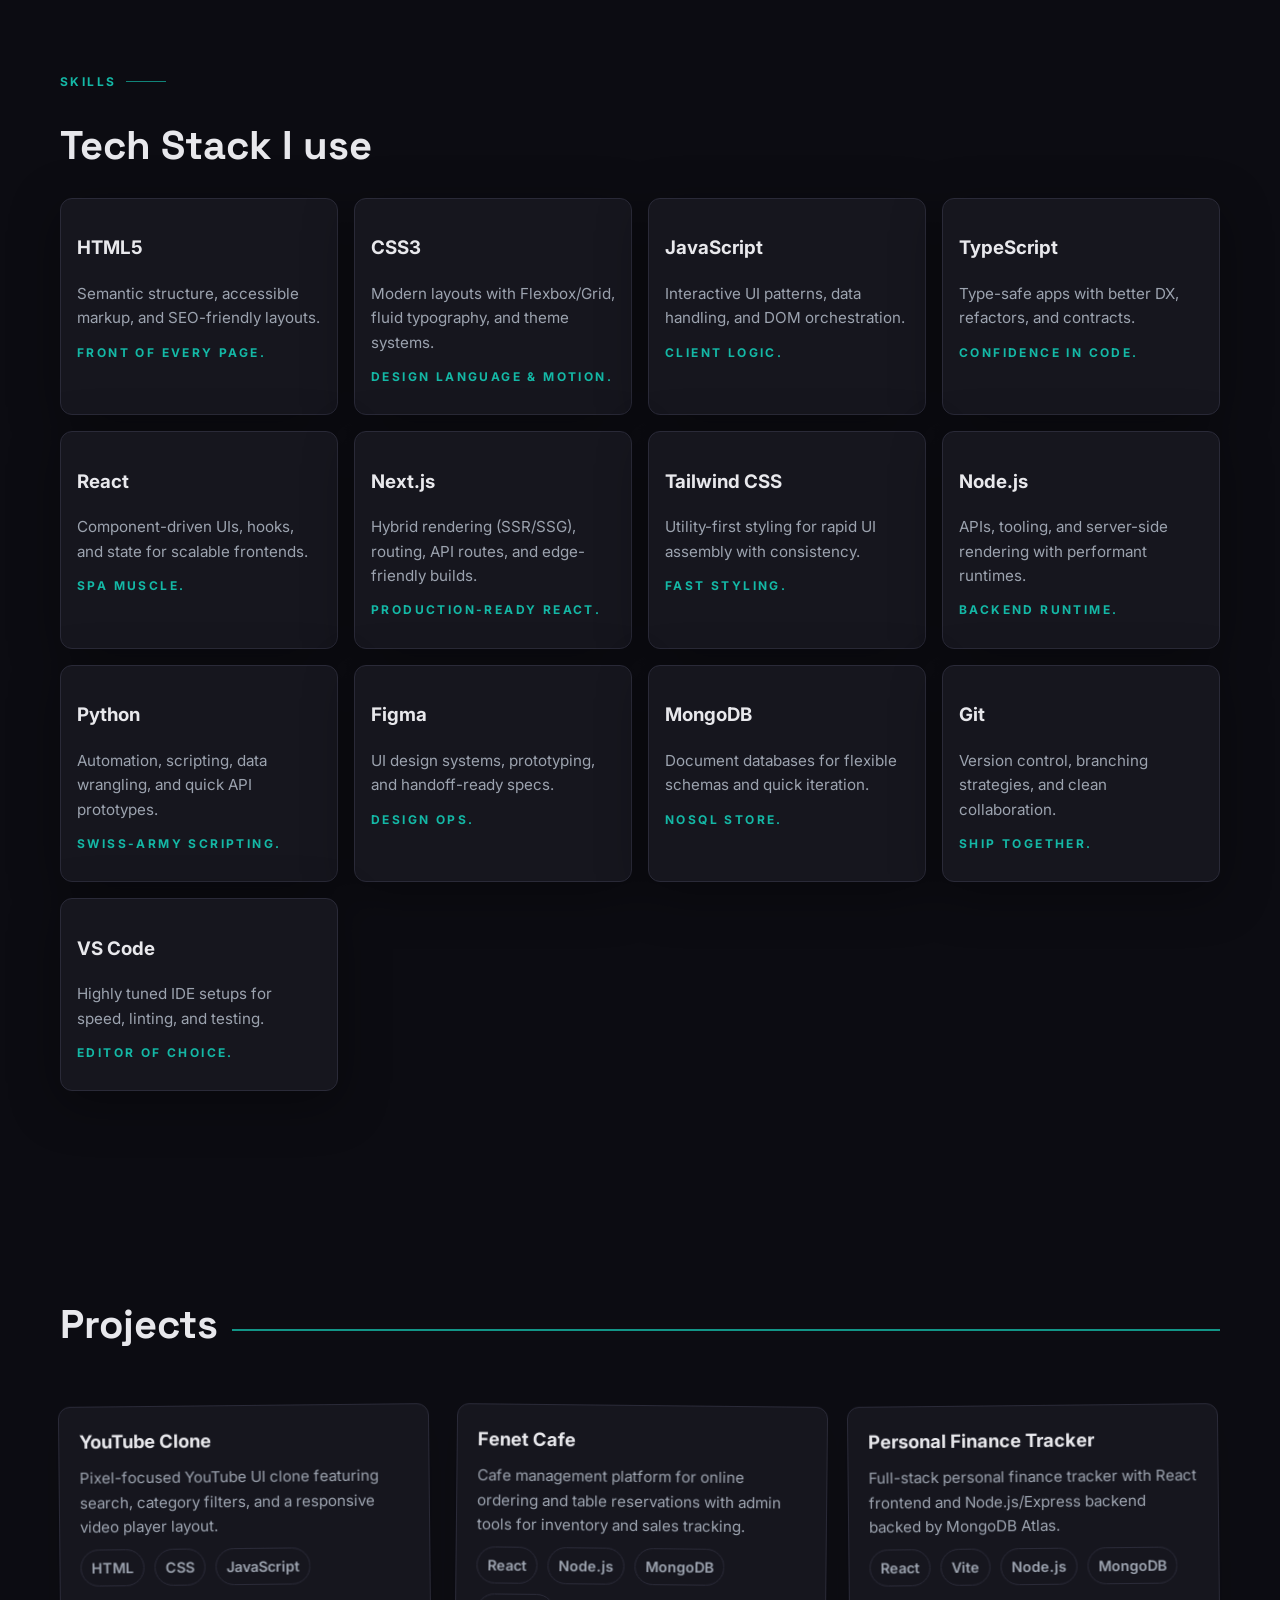
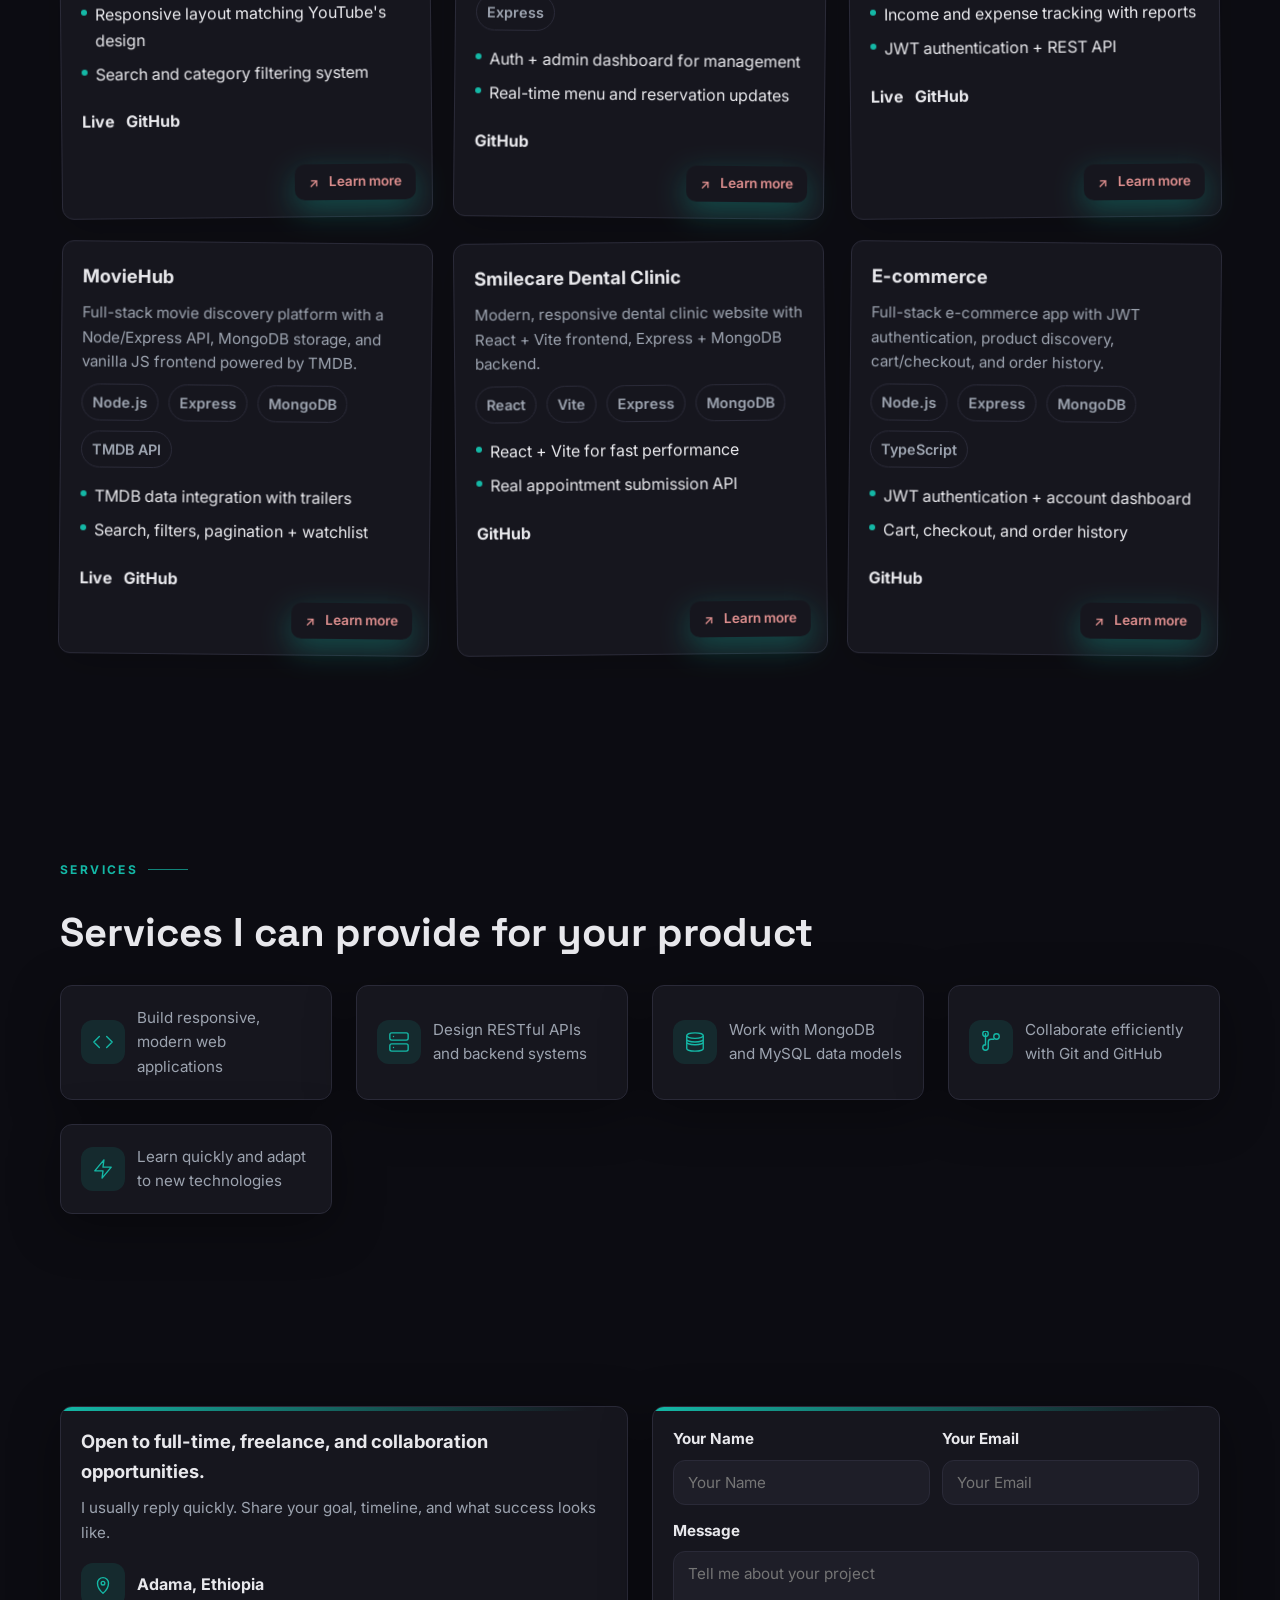
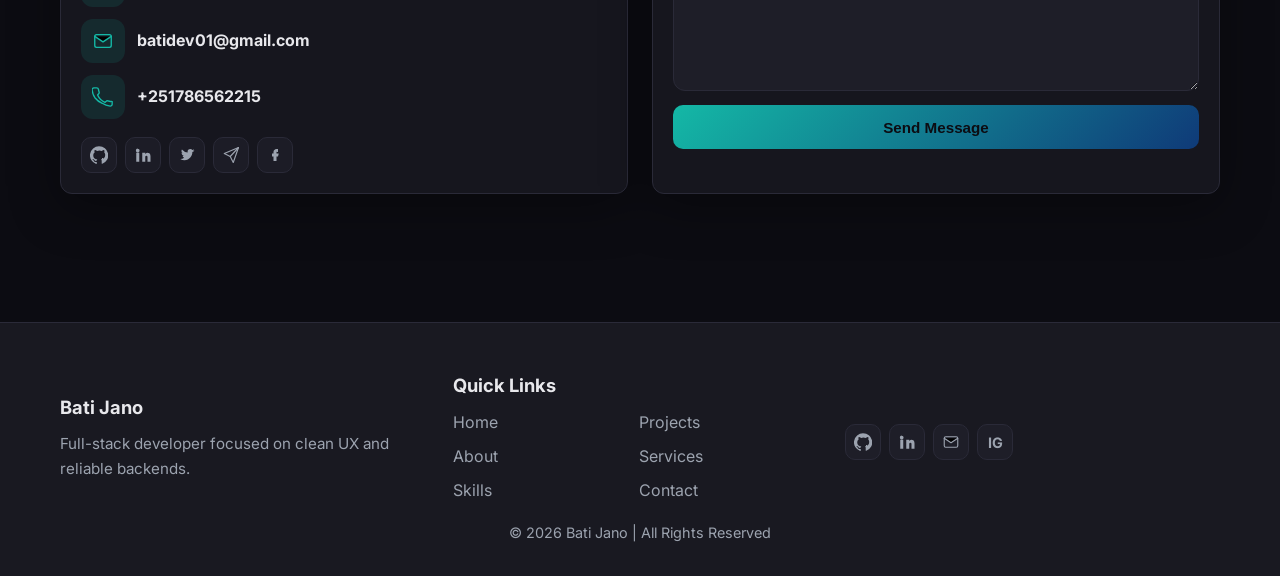
==== commit c952d201: "added projects details page" ====
--- a/index.html
+++ b/index.html
@@ -311,7 +311,7 @@
     <section id="projects" class="section">
       <div class="container">
         <div class="section-header">
-          <h2 class="section-title">Latest Projects</h2>
+          <h2 class="section-title">Projects</h2>
           <div class="rule"></div>
         </div>
         <div class="grid two-columns gap-large">
@@ -323,6 +323,7 @@
               <li>Responsive layout matching YouTube's design</li>
               <li>Search and category filtering system</li>
             </ul>
+            <a class="btn outline small learn-more" href="projects/youtube.html">Learn more</a>
             <div class="link-row">
               <a href="https://bati58.github.io/youtube.com-clone/" target="_blank" rel="noreferrer">Live</a>
               <a href="https://github.com/bati58/youtube.com-clone" target="_blank" rel="noreferrer">GitHub</a>
@@ -336,6 +337,7 @@
               <li>Auth + admin dashboard for management</li>
               <li>Real-time menu and reservation updates</li>
             </ul>
+            <a class="btn outline small learn-more" href="projects/fenet.html">Learn more</a>
             <div class="link-row">
               <a href="https://github.com/bati58/Fenet_Cafe-menu" target="_blank" rel="noreferrer">GitHub</a>
             </div>
@@ -348,6 +350,7 @@
               <li>Income and expense tracking with reports</li>
               <li>JWT authentication + REST API</li>
             </ul>
+            <a class="btn outline small learn-more" href="projects/finance.html">Learn more</a>
             <div class="link-row">
               <a href="https://personal-finance-tracker-virid-nine.vercel.app/" target="_blank" rel="noreferrer">Live</a>
               <a href="https://github.com/bati58/Personal-Finance-Tracker" target="_blank" rel="noreferrer">GitHub</a>
@@ -361,6 +364,7 @@
               <li>TMDB data integration with trailers</li>
               <li>Search, filters, pagination + watchlist</li>
             </ul>
+            <a class="btn outline small learn-more" href="projects/moviehub.html">Learn more</a>
             <div class="link-row">
               <a href="https://moviehub-xpqp.onrender.com" target="_blank" rel="noreferrer">Live</a>
               <a href="https://github.com/bati58/MovieHub" target="_blank" rel="noreferrer">GitHub</a>
@@ -374,6 +378,7 @@
               <li>React + Vite for fast performance</li>
               <li>Real appointment submission API</li>
             </ul>
+            <a class="btn outline small learn-more" href="projects/smilecare.html">Learn more</a>
             <div class="link-row">
               <a href="https://github.com/bati58/smilecare_dental_clinic.git" target="_blank" rel="noreferrer">GitHub</a>
             </div>
@@ -386,6 +391,7 @@
               <li>JWT authentication + account dashboard</li>
               <li>Cart, checkout, and order history</li>
             </ul>
+            <a class="btn outline small learn-more" href="projects/ecommerce.html">Learn more</a>
             <div class="link-row">
               <a href="https://github.com/bati58/e-commerce.git" target="_blank" rel="noreferrer">GitHub</a>
             </div>
--- a/style.css
+++ b/style.css
@@ -198,10 +198,37 @@
   color: var(--foreground);
 }
 
+.btn.small {
+  height: 36px;
+  padding: 0 14px;
+  font-size: 0.85rem;
+}
+
 .btn:hover {
   transform: translateY(-1px);
   background: color-mix(in srgb, var(--accent) 12%, transparent);
   border-color: var(--accent);
+}
+
+.btn.learn-more {
+  background: linear-gradient(135deg, #0ea5e9, #8b5cf6);
+  color: #e09090;
+  text-shadow: 0 1px 2px rgba(0, 0, 0, 0.35);
+  border: none;
+  box-shadow: 0 10px 30px color-mix(in srgb, var(--accent) 35%, rgba(0, 0, 0, 0.18));
+  gap: 10px;
+}
+
+.btn.learn-more::before {
+  content: "↗";
+  font-size: 0.95em;
+  line-height: 1;
+}
+
+.btn.learn-more:hover {
+  transform: translateY(-2px);
+  box-shadow: 0 14px 36px color-mix(in srgb, var(--accent) 50%, rgba(0, 0, 0, 0.24));
+  filter: brightness(1.05);
 }
 
 .btn.primary {
@@ -600,11 +627,27 @@
   gap: 24px;
 }
 
+.detail-card {
+  background: var(--card);
+  border: 1px solid var(--border);
+  border-radius: var(--radius);
+  padding: 18px;
+  box-shadow: var(--shadow-soft);
+  transition: border-color 0.2s ease, transform 0.2s ease, box-shadow 0.2s ease;
+}
+
+.detail-card:hover {
+  border-color: var(--accent);
+  transform: translateY(-3px);
+  box-shadow: 0 14px 44px rgba(20, 184, 166, 0.18);
+}
+
 .project.card {
   position: relative;
   transform-style: preserve-3d;
   transition: transform 280ms ease, box-shadow 280ms ease, filter 280ms ease;
   box-shadow: 0 12px 40px rgba(0, 0, 0, 0.18);
+  padding-bottom: 56px;
 }
 
 .project.card::after {
@@ -651,6 +694,12 @@
   color: var(--muted-foreground);
   font-weight: 600;
   font-size: 0.9rem;
+}
+
+.project .learn-more {
+  position: absolute;
+  right: 16px;
+  bottom: 16px;
 }
 
 .bullet-list {
@@ -797,9 +846,9 @@
 }
 
 .icon-button.square {
-  width: 40px;
-  height: 40px;
-  border-radius: 12px;
+  width: 36px;
+  height: 36px;
+  border-radius: 10px;
   background: var(--secondary);
   border: 1px solid var(--border);
   display: inline-flex;
@@ -807,15 +856,45 @@
   justify-content: center;
   color: var(--muted-foreground);
   font-weight: 700;
+  font-size: 0.9rem;
+  transition: transform 0.2s ease, box-shadow 0.2s ease, border-color 0.2s ease;
 }
 
 .icon-button.square:hover {
   color: var(--accent);
   border-color: var(--accent);
+  transform: translateY(-2px);
+  box-shadow: 0 8px 20px rgba(20, 184, 166, 0.15);
 }
 
 .contact-card .icon-button.square {
   background: color-mix(in srgb, var(--secondary) 80%, transparent);
+}
+
+.icon-button.square svg {
+  width: 18px;
+  height: 18px;
+}
+
+/* Project detail pages */
+.project-detail main {
+  padding-top: 96px;
+}
+
+.detail-hero {
+  margin: 24px 0;
+  border-radius: 16px;
+  overflow: hidden;
+  border: 1px solid var(--border);
+  box-shadow: var(--shadow-soft);
+  background: color-mix(in srgb, var(--secondary) 60%, transparent);
+}
+
+.detail-hero img {
+  width: 100%;
+  display: block;
+  object-fit: cover;
+  min-height: 260px;
 }
 
 .contact-grid .card {
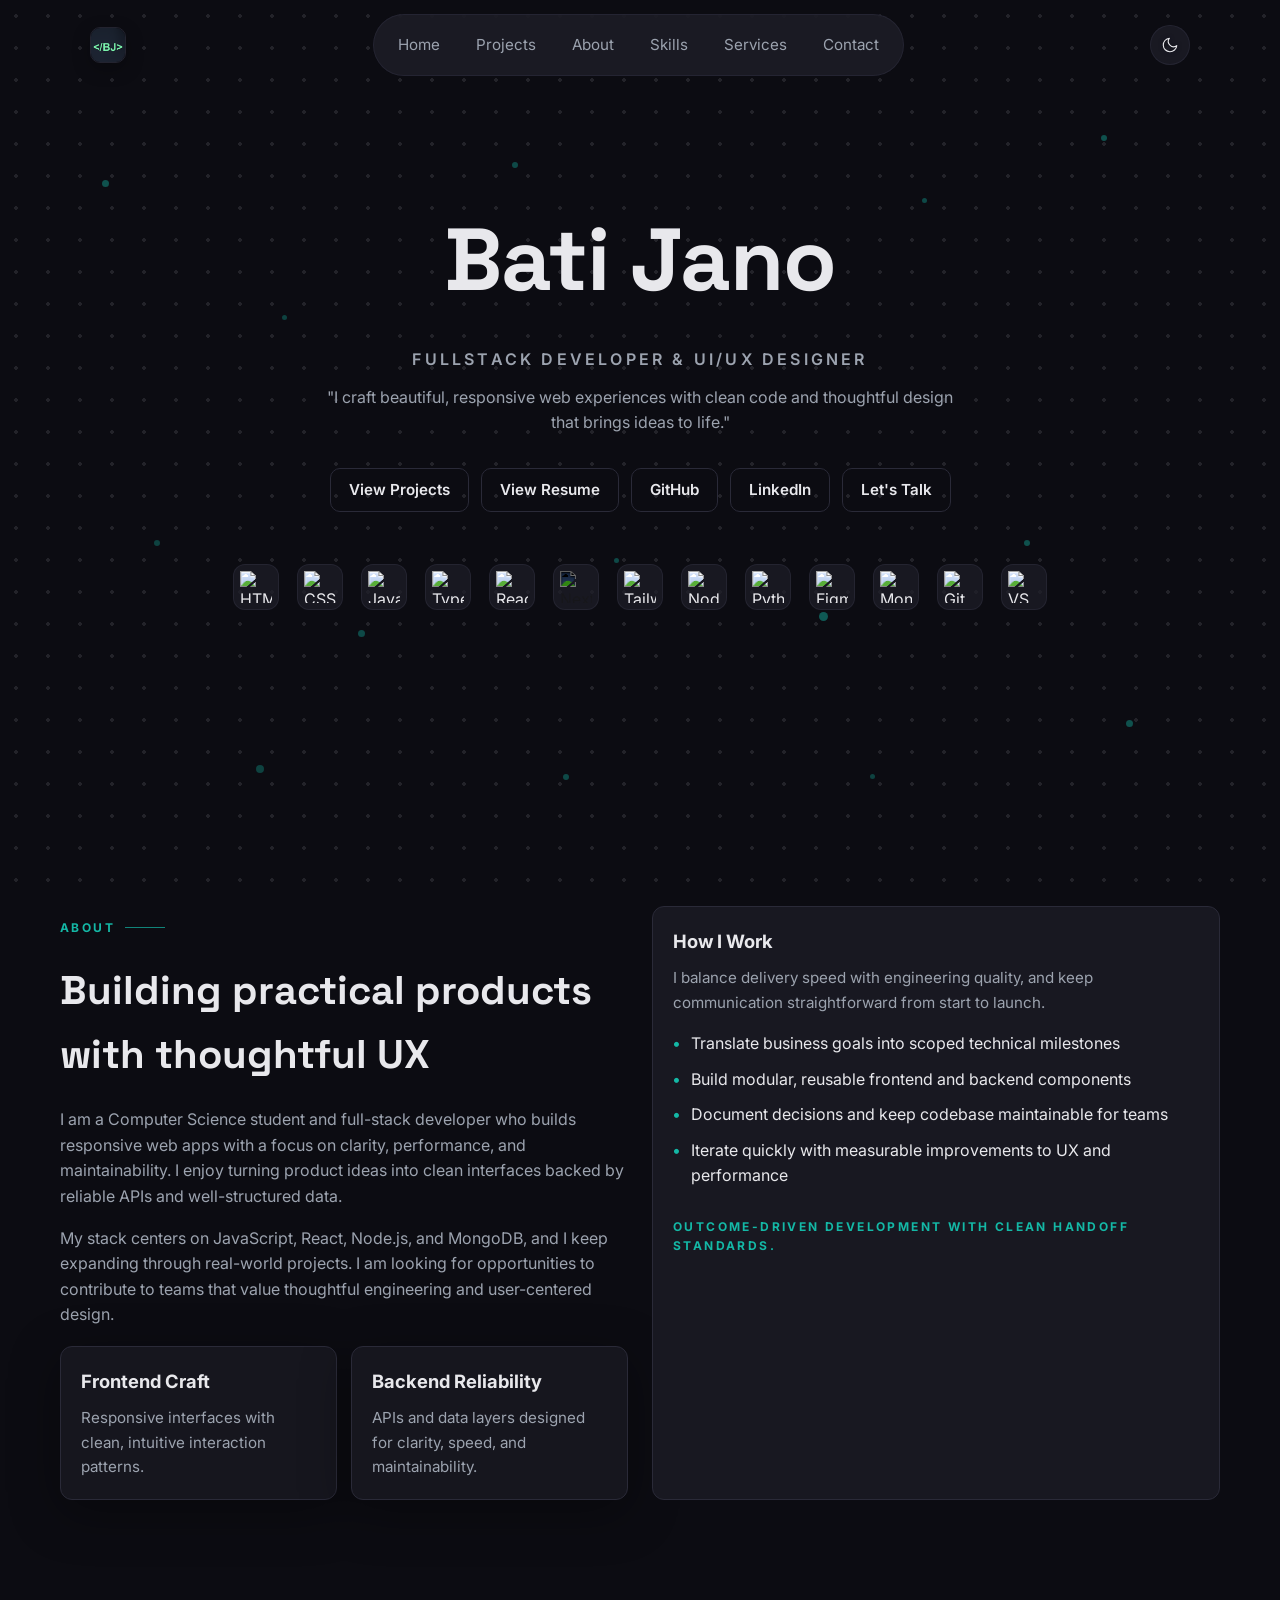
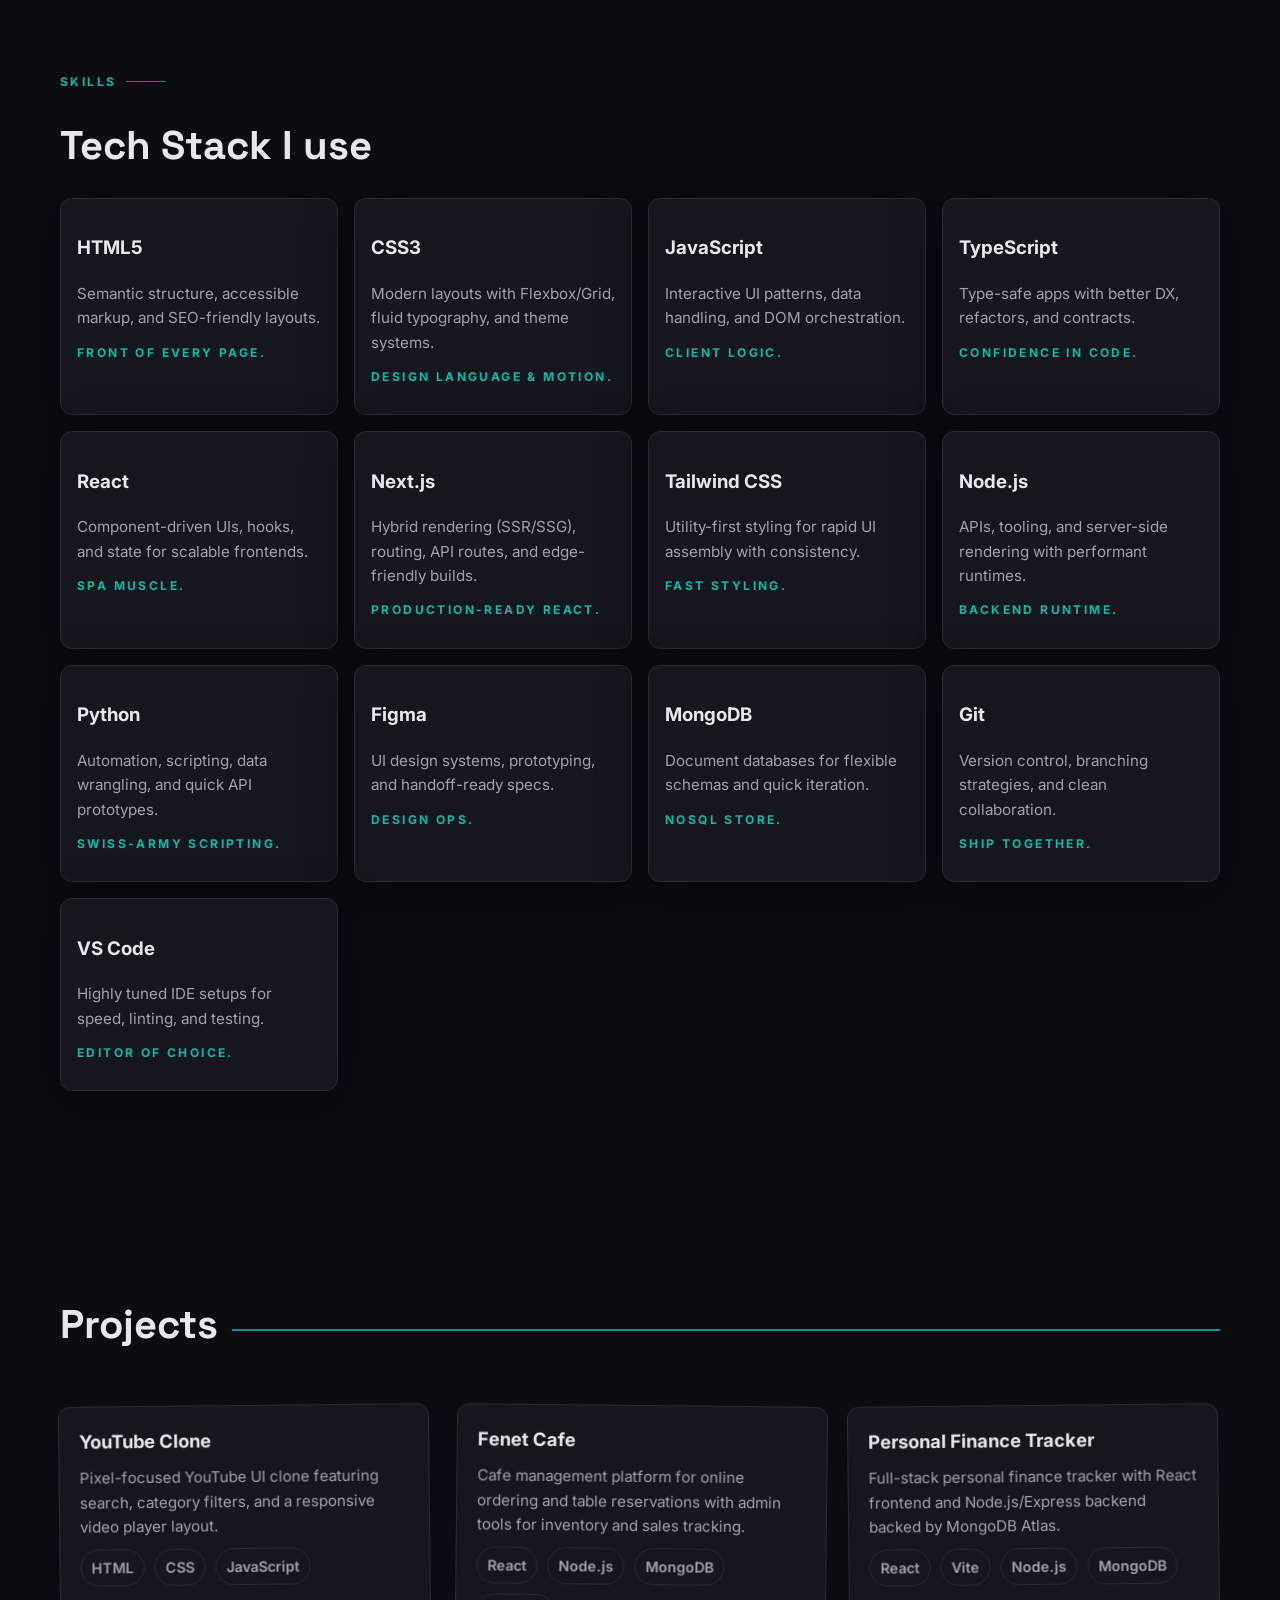
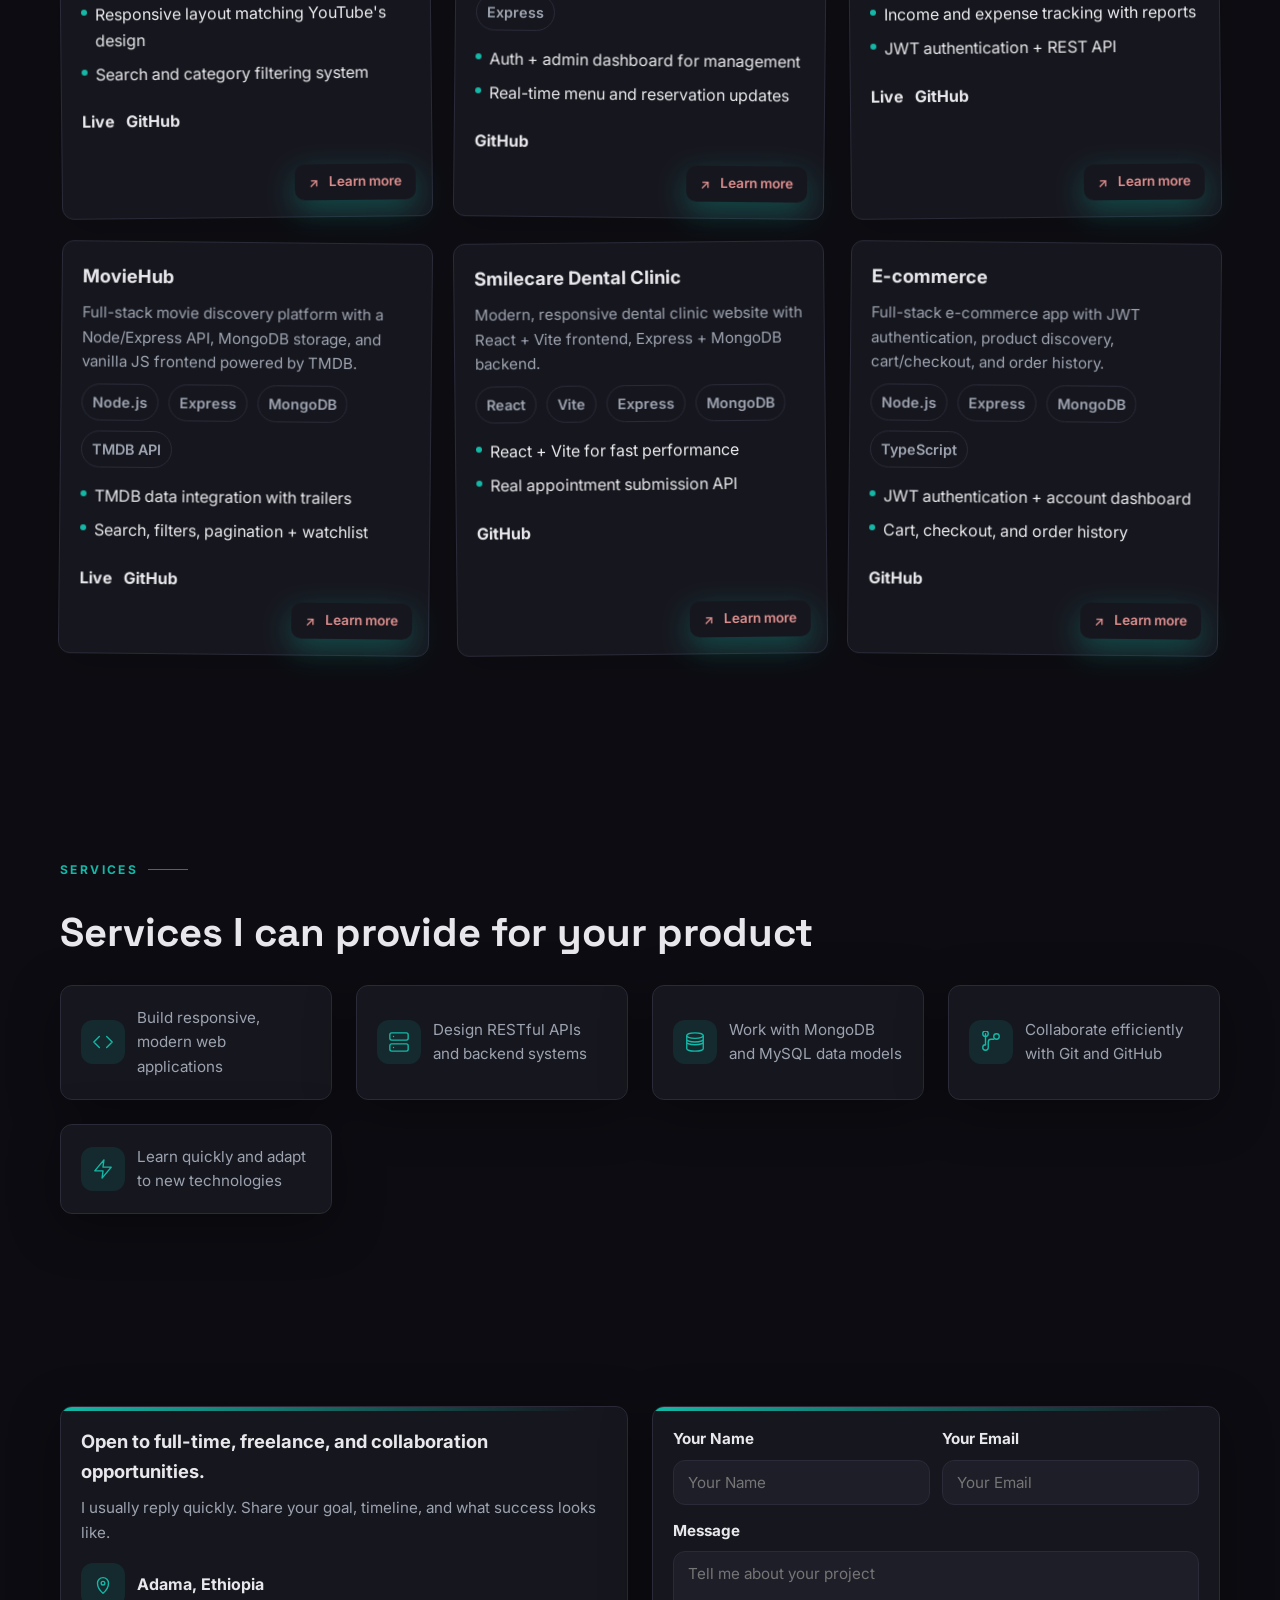
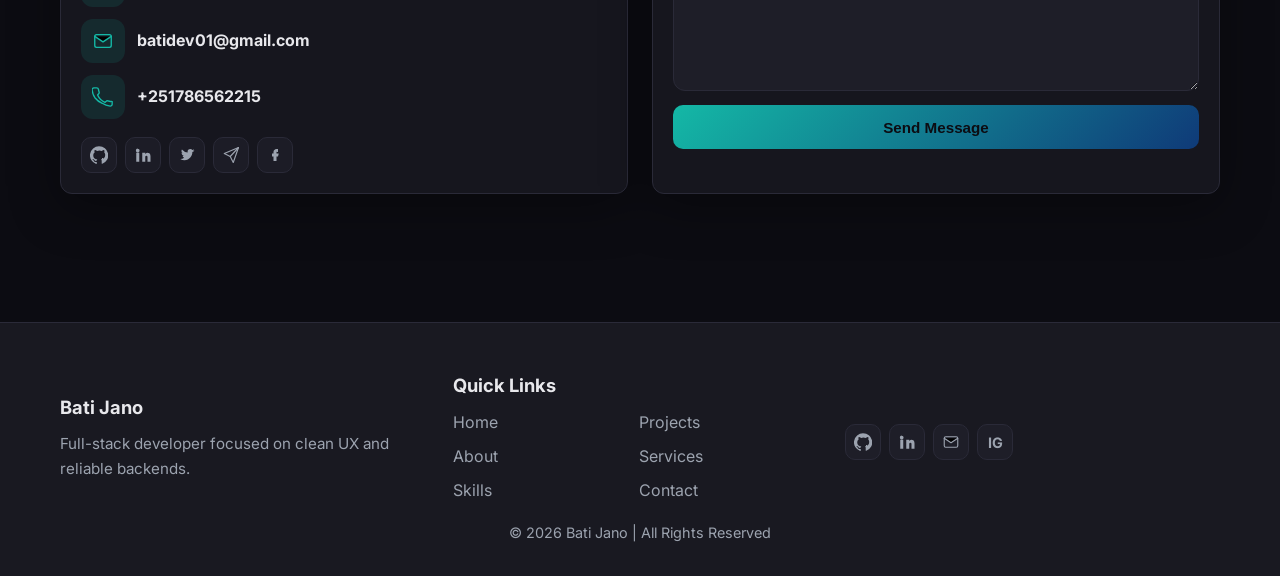
==== commit e8852def: "used  FormSubmit sending email" ====
--- a/index.html
+++ b/index.html
@@ -435,9 +435,11 @@
         </div>
         <div class="card contact-form">
           <div class="accent-bar"></div>
-          <form id="contact-form" action="#" method="POST">
+          <form id="contact-form" action="https://formsubmit.co/batidev01@gmail.com" method="POST">
             <input type="hidden" name="_subject" value="Portfolio contact">
             <input type="hidden" name="_captcha" value="false">
+            <input type="hidden" name="_next" value="https://batijano.vercel.app/#form-sent">
+            <input type="text" name="_honey" style="display:none">
             <div class="form-row">
               <label>
                 <span>Your Name</span>
@@ -454,6 +456,7 @@
             </label>
             <button type="submit" class="btn primary full">Send Message</button>
           </form>
+          <p class="form-status success" id="form-sent" aria-live="polite">Message sent! I will get back to you soon.</p>
         </div>
       </div>
     </section>
--- a/style.css
+++ b/style.css
@@ -429,6 +429,22 @@
 #theme-toggle:checked ~ .page .icon.moon { display: none; }
 #theme-toggle:not(:checked) ~ .page .icon.moon { display: inline; }
 
+.icon-button.theme-toggle {
+  color: var(--foreground);
+  border-color: color-mix(in srgb, var(--border) 70%, transparent);
+  background: color-mix(in srgb, var(--secondary) 75%, transparent);
+}
+
+.icon-button.theme-toggle svg {
+  opacity: 1;
+  filter: drop-shadow(0 0 2px color-mix(in srgb, var(--background) 70%, transparent));
+}
+
+.icon-button.theme-toggle:hover {
+  border-color: var(--accent);
+  background: color-mix(in srgb, var(--accent) 12%, var(--secondary));
+}
+
 /* menu toggle interactions */
 .navbar #menu-toggle:checked + .nav-inner .icon.menu { display: none; }
 .navbar #menu-toggle:checked + .nav-inner .icon.close { display: inline; }
@@ -837,6 +853,20 @@
   resize: vertical;
 }
 
+.form-status {
+  display: none;
+  font-weight: 700;
+  font-size: 0.95rem;
+  margin: 8px 0 0;
+}
+
+.form-status.success { color: #16a34a; }
+.form-status.error { color: #ef4444; }
+
+:target#form-sent {
+  display: block;
+}
+
 
 .social-row {
   display: flex;
@@ -876,9 +906,32 @@
   height: 18px;
 }
 
+.theme-toggle-btn {
+  width: auto;
+  height: 38px;
+  padding: 0 12px;
+  font-weight: 700;
+  font-size: 0.9rem;
+}
+
 /* Project detail pages */
 .project-detail main {
   padding-top: 96px;
+}
+
+.page.project-detail {
+  position: relative;
+  background: linear-gradient(180deg, color-mix(in srgb, var(--background) 85%, transparent), color-mix(in srgb, var(--background) 94%, transparent)), var(--detail-bg, none);
+  background-size: cover;
+  background-repeat: no-repeat;
+  background-position: center;
+  background-attachment: fixed;
+}
+
+.page.project-detail main,
+.page.project-detail header {
+  position: relative;
+  z-index: 1;
 }
 
 .detail-hero {
@@ -895,6 +948,80 @@
   display: block;
   object-fit: cover;
   min-height: 260px;
+  opacity: 0;
+  transform: translateY(12px);
+  animation: fadeInHero 0.75s ease forwards;
+}
+
+@keyframes fadeInHero {
+  from { opacity: 0; transform: translateY(14px); }
+  to   { opacity: 1; transform: translateY(0); }
+}
+
+.detail-gallery {
+  display: grid;
+  grid-template-columns: repeat(auto-fit, minmax(280px, 1fr));
+  gap: 18px;
+  margin: 18px 0 24px;
+}
+
+.image-card {
+  position: relative;
+  overflow: hidden;
+  border-radius: 16px;
+  border: 1px solid var(--border);
+  background: color-mix(in srgb, var(--secondary) 70%, transparent);
+  box-shadow: var(--shadow-soft);
+  transition: transform 0.2s ease, box-shadow 0.2s ease, border-color 0.2s ease;
+}
+
+.image-card:hover {
+  transform: translateY(-4px);
+  border-color: var(--accent);
+  box-shadow: 0 18px 44px rgba(20, 184, 166, 0.18);
+}
+
+.image-card img {
+  width: 100%;
+  display: block;
+  object-fit: cover;
+  min-height: 180px;
+}
+
+.image-caption {
+  padding: 14px;
+  background: linear-gradient(180deg, color-mix(in srgb, var(--background) 90%, transparent), transparent);
+}
+
+.image-caption h4 {
+  margin: 0 0 6px;
+  font-size: 1.05rem;
+}
+
+.image-caption p {
+  margin: 0;
+  color: var(--muted-foreground);
+  font-size: 0.95rem;
+}
+
+.image-card.placeholder {
+  display: grid;
+  place-items: center;
+  background: color-mix(in srgb, var(--secondary) 60%, transparent);
+  border: 1px dashed color-mix(in srgb, var(--accent) 50%, var(--border));
+}
+
+.placeholder-inner {
+  text-align: center;
+  padding: 22px;
+  color: var(--muted-foreground);
+}
+
+.placeholder-inner span {
+  display: inline-block;
+  font-weight: 700;
+  color: var(--foreground);
+  margin-bottom: 6px;
 }
 
 .contact-grid .card {
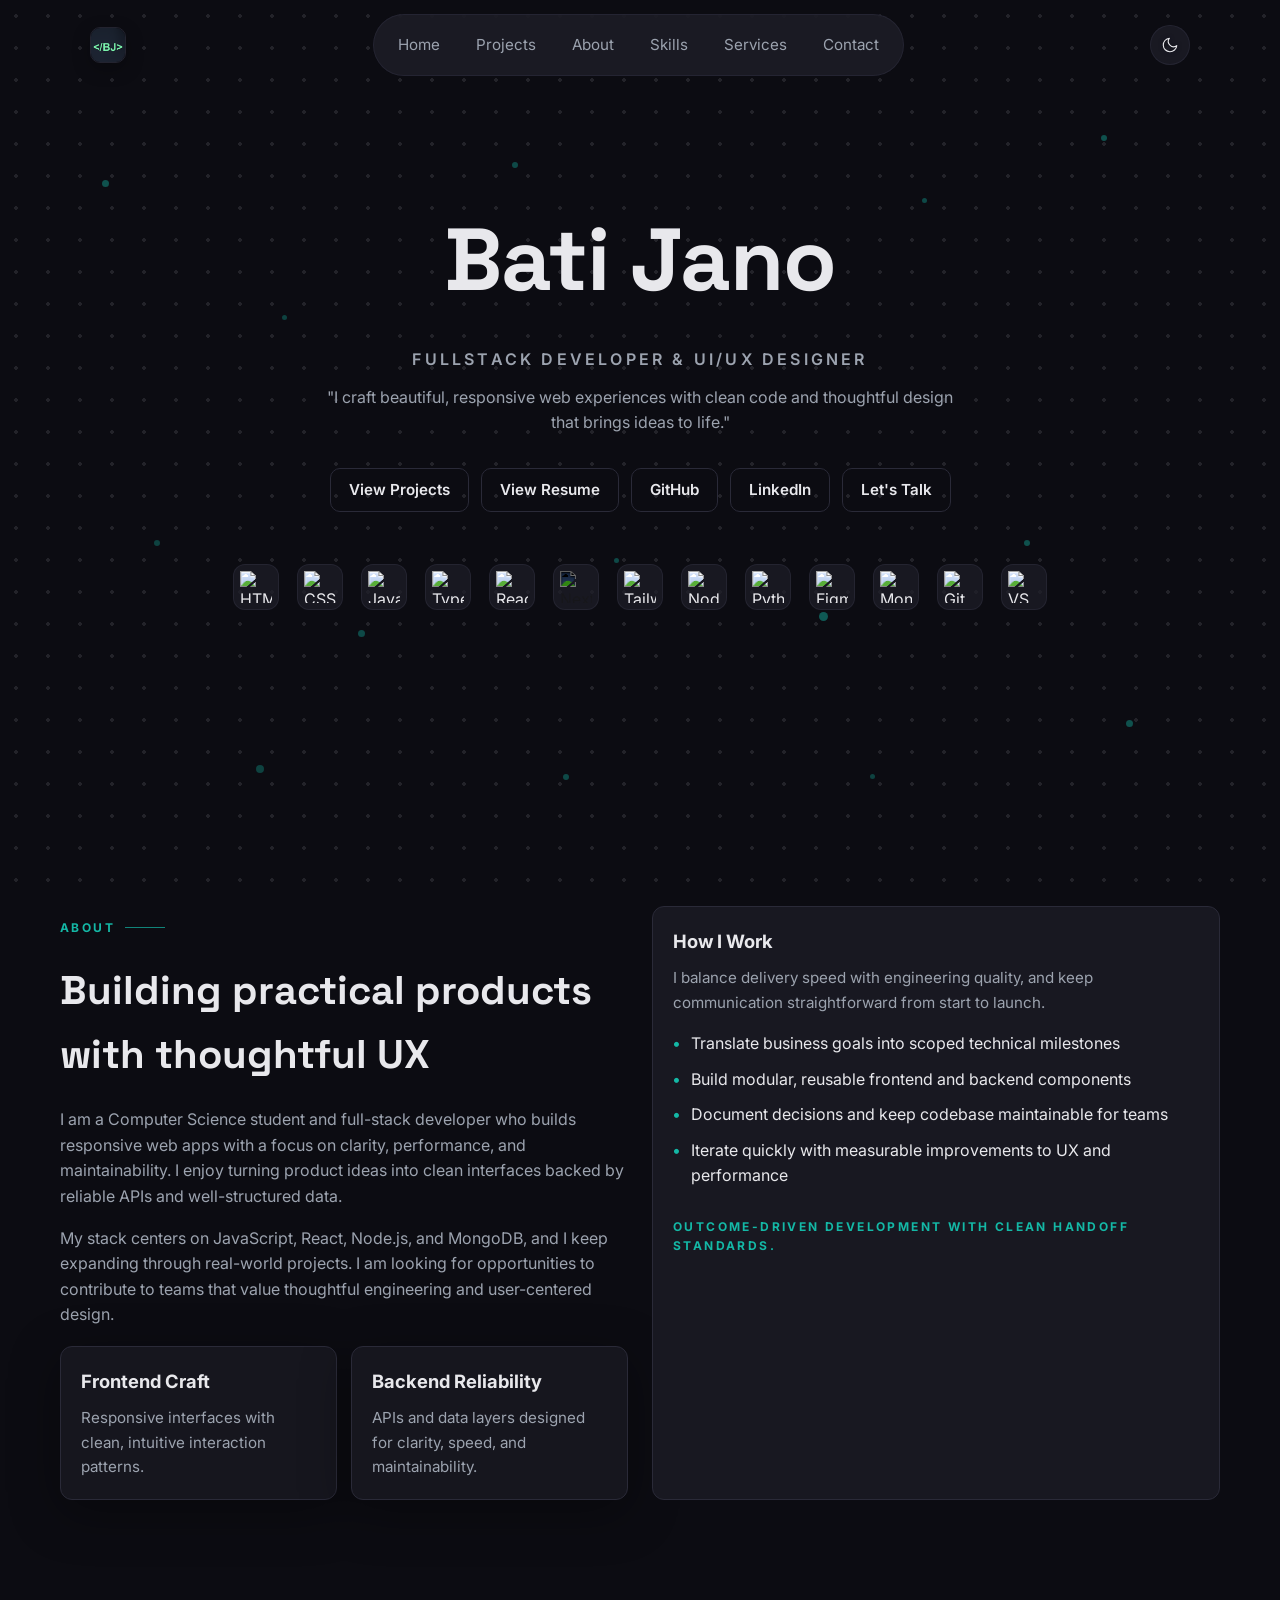
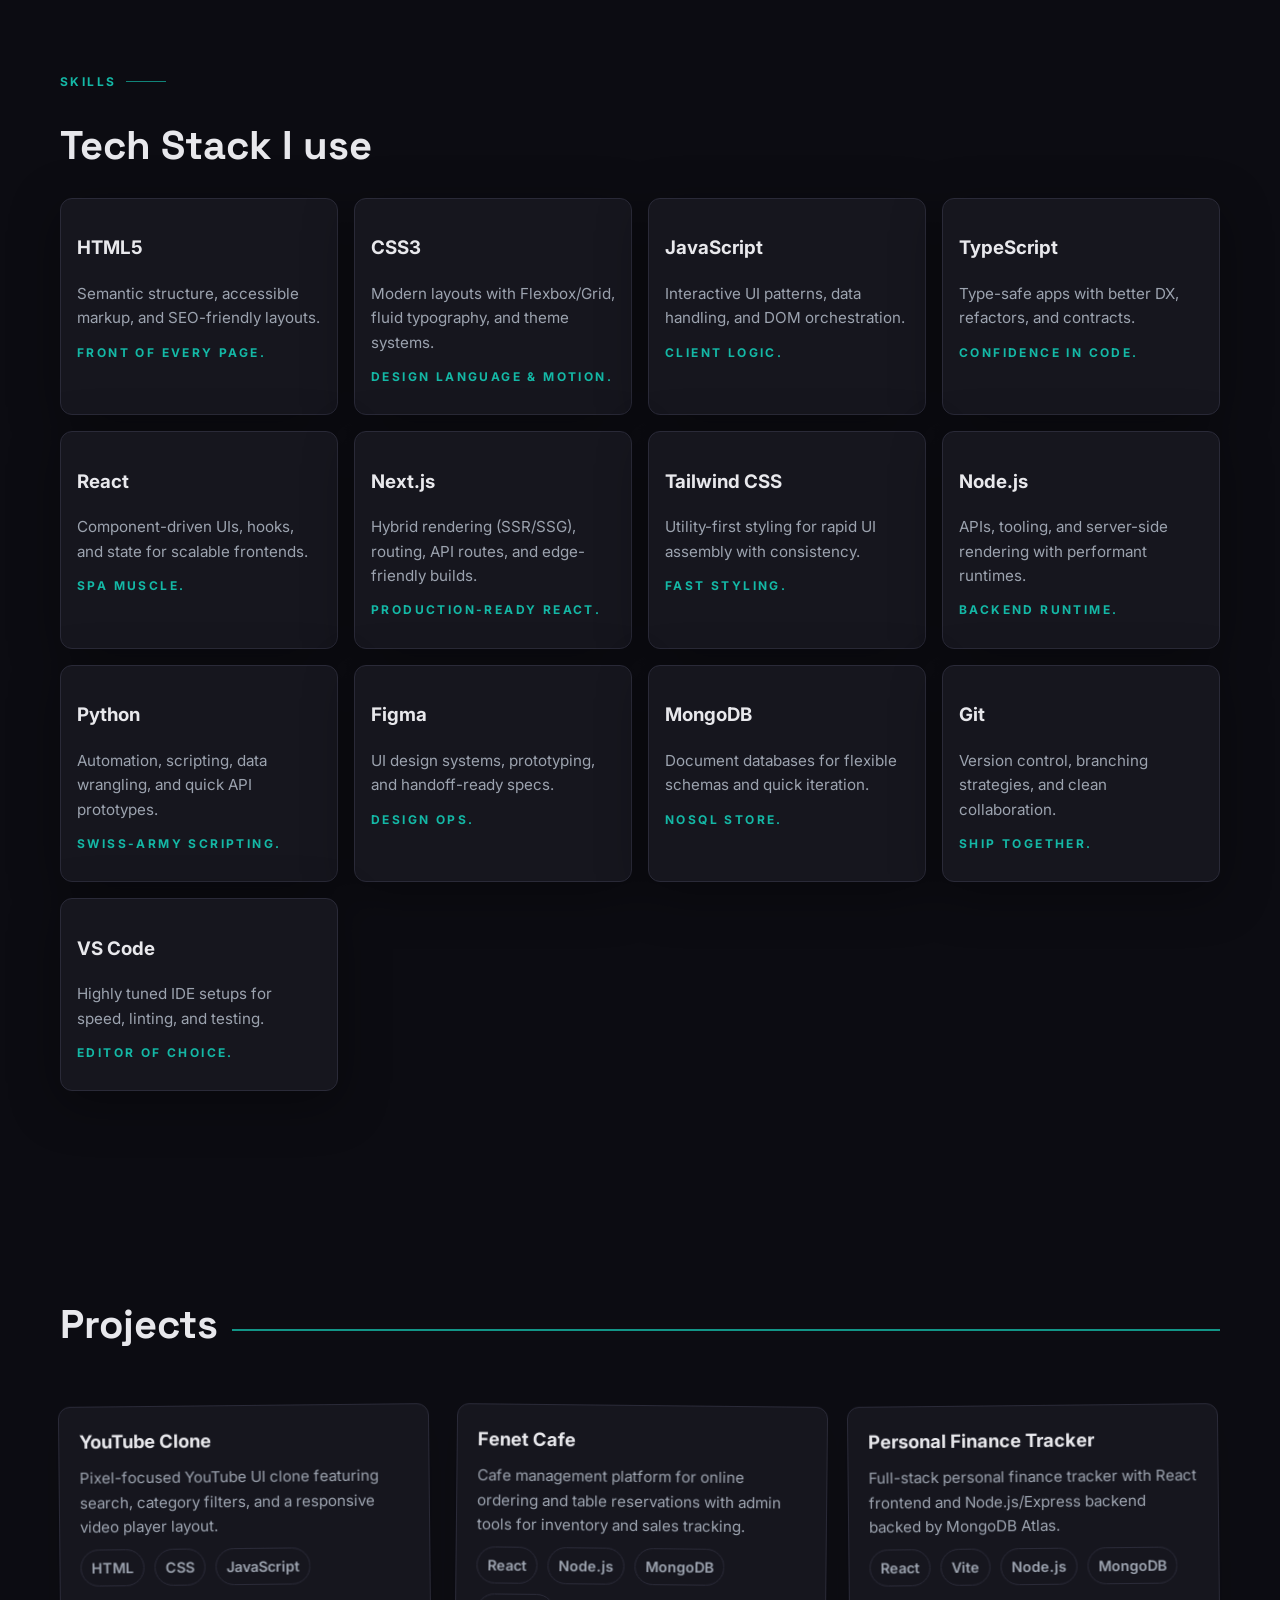
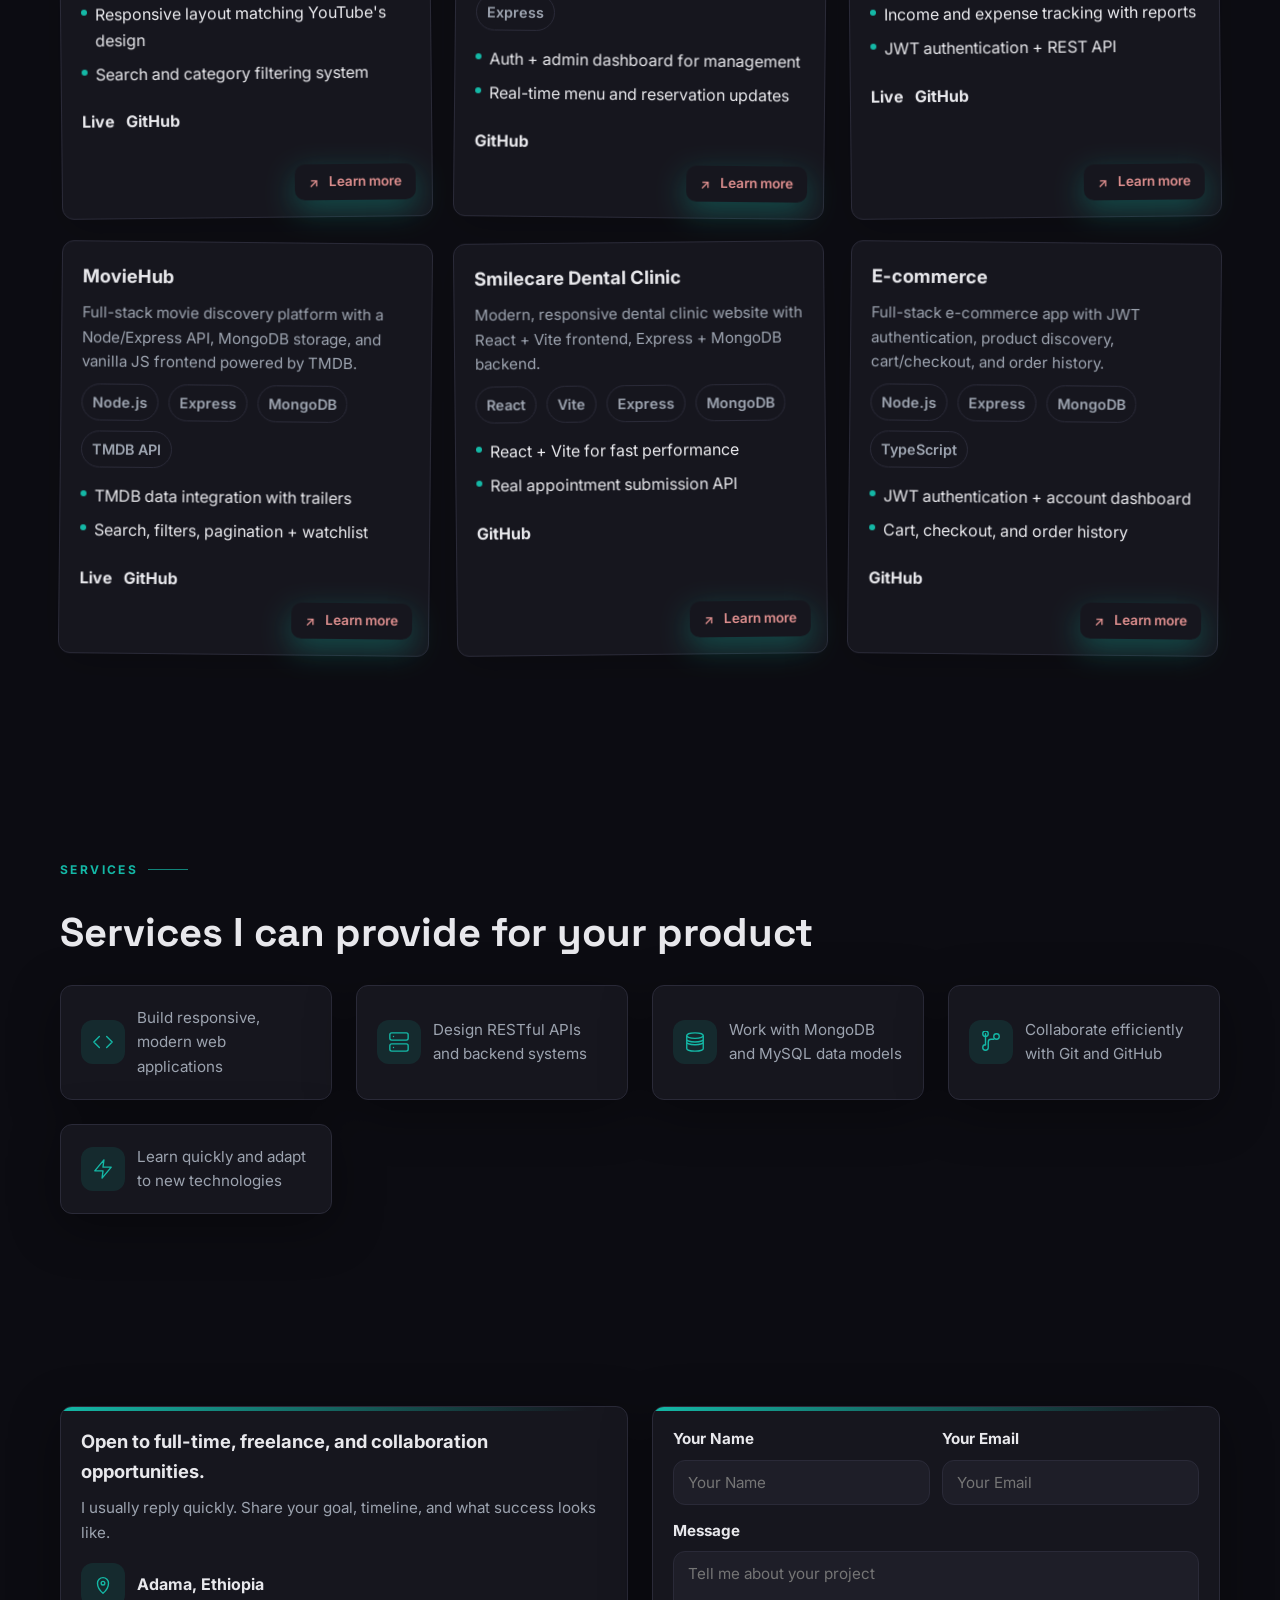
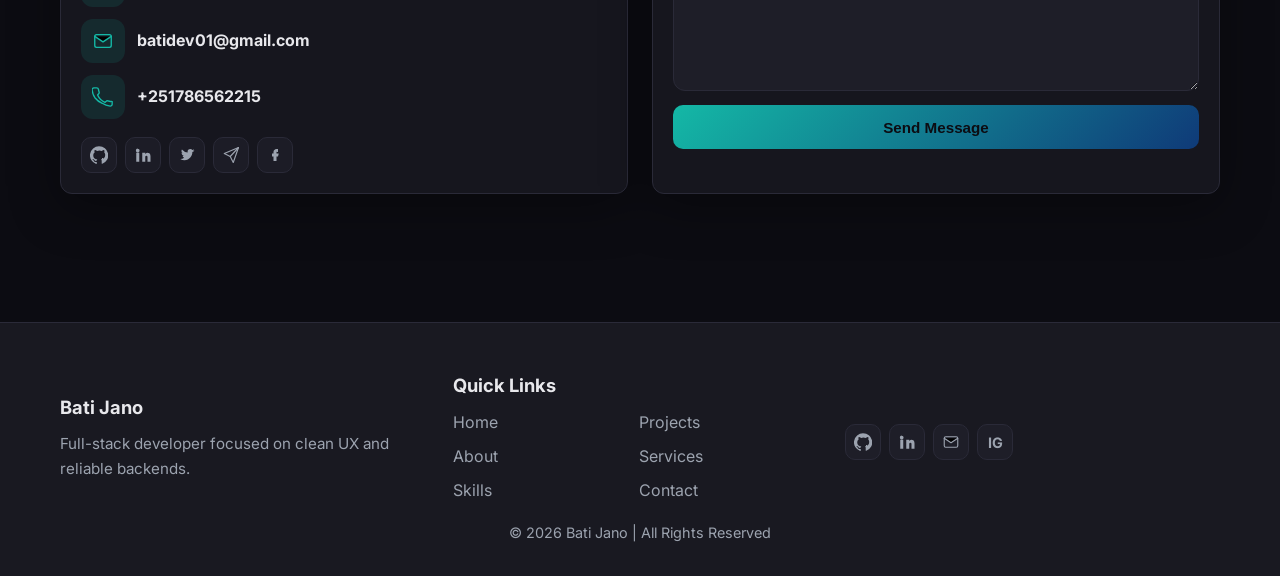
==== commit d5aaafa9: "strengthened name fieldd validation" ====
--- a/index.html
+++ b/index.html
@@ -443,7 +443,9 @@
             <div class="form-row">
               <label>
                 <span>Your Name</span>
-                <input type="text" name="name" required placeholder="Your Name" minlength="2">
+                <input type="text" name="name" required placeholder="Your Name" minlength="2" inputmode="text"
+                       pattern="^(?!.*\\d)[A-Za-z][A-Za-z '\\-]{1,}(?: [A-Za-z][A-Za-z '\\-]{1,})*$"
+                       title="Letters only; spaces, hyphens, apostrophes allowed.">
               </label>
               <label>
                 <span>Your Email</span>
@@ -456,7 +458,10 @@
             </label>
             <button type="submit" class="btn primary full">Send Message</button>
           </form>
-          <p class="form-status success" id="form-sent" aria-live="polite">Message sent! I will get back to you soon.</p>
+          <p class="form-status success" id="form-sent" aria-live="polite">
+            Message sent! I will get back to you soon.
+            <a class="form-status-close" href="#contact" aria-label="Dismiss message">×</a>
+          </p>
         </div>
       </div>
     </section>
--- a/style.css
+++ b/style.css
@@ -867,6 +867,21 @@
   display: block;
 }
 
+.form-status-close {
+  margin-left: 10px;
+  padding: 4px 8px;
+  border-radius: 8px;
+  background: color-mix(in srgb, var(--secondary) 80%, transparent);
+  border: 1px solid color-mix(in srgb, var(--border) 70%, transparent);
+  color: var(--foreground);
+  font-weight: 800;
+}
+
+.form-status-close:hover {
+  background: color-mix(in srgb, var(--accent) 12%, transparent);
+  border-color: var(--accent);
+}
+
 
 .social-row {
   display: flex;
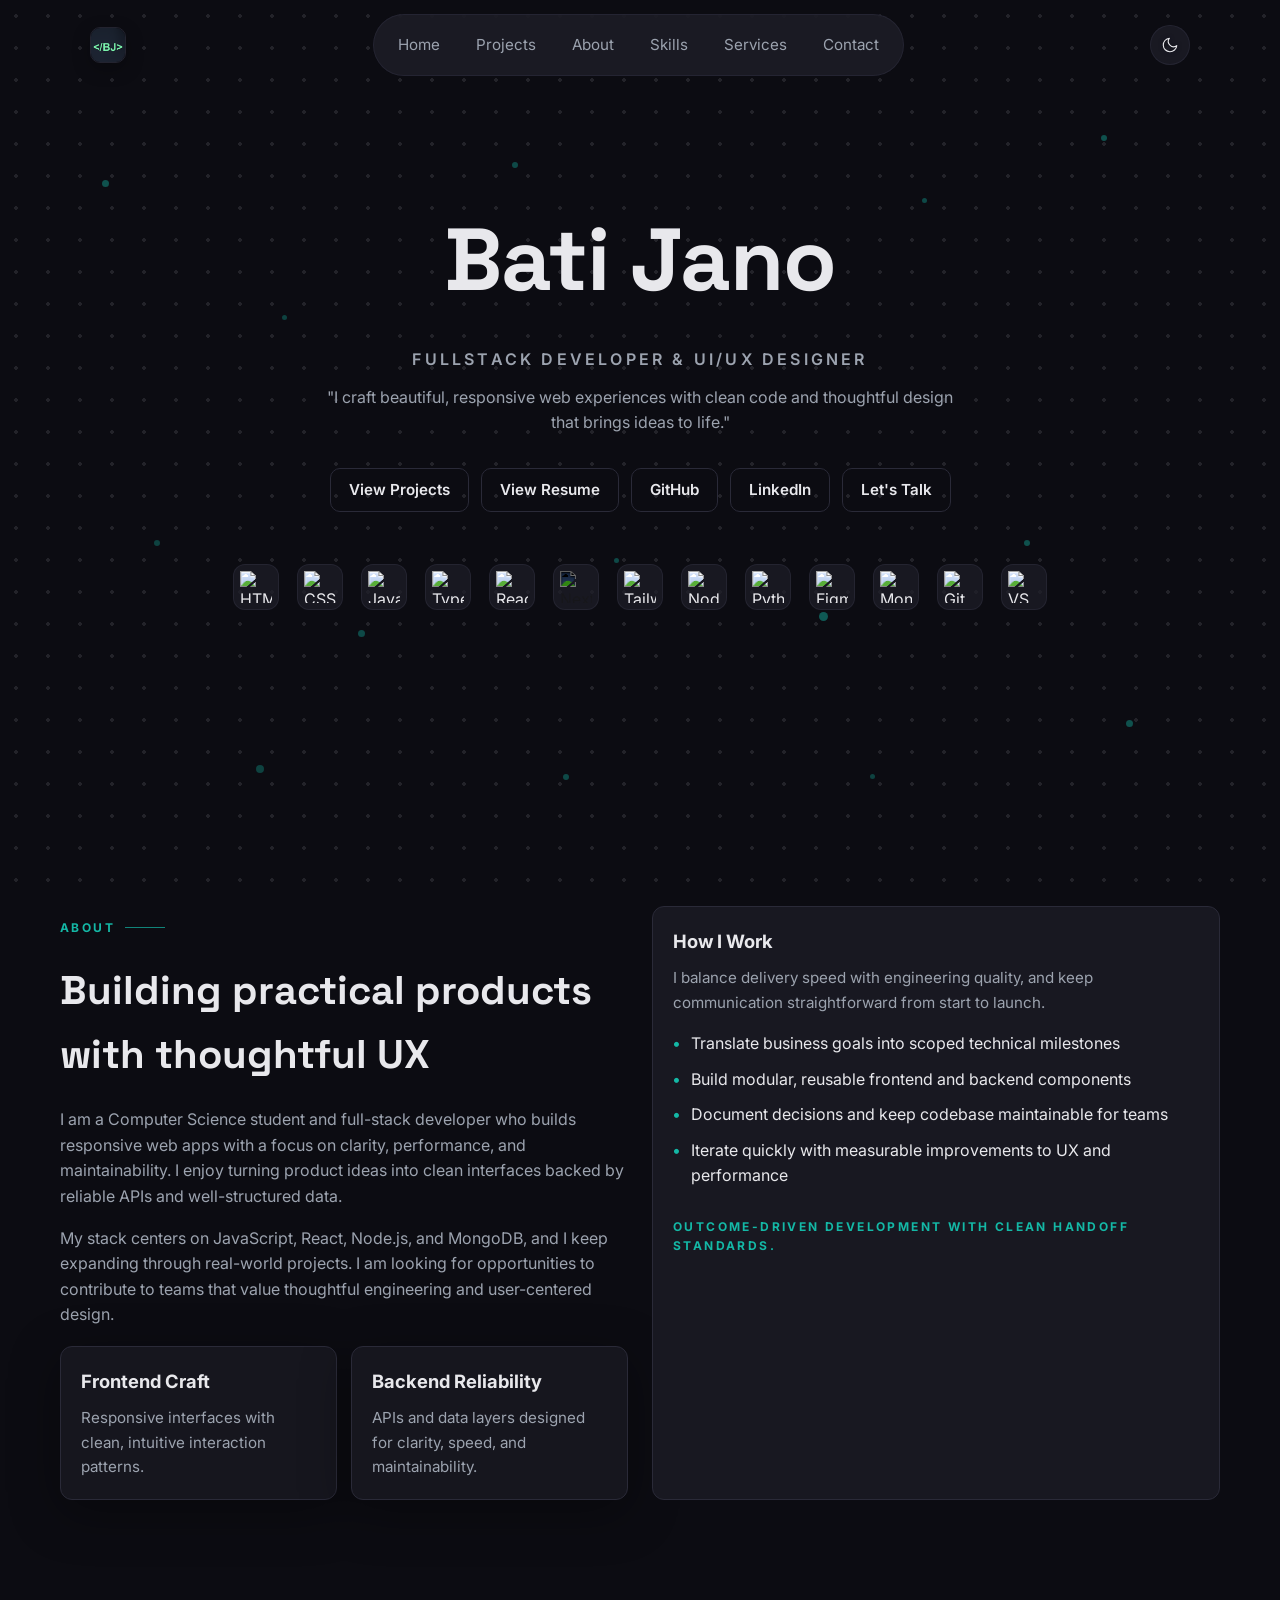
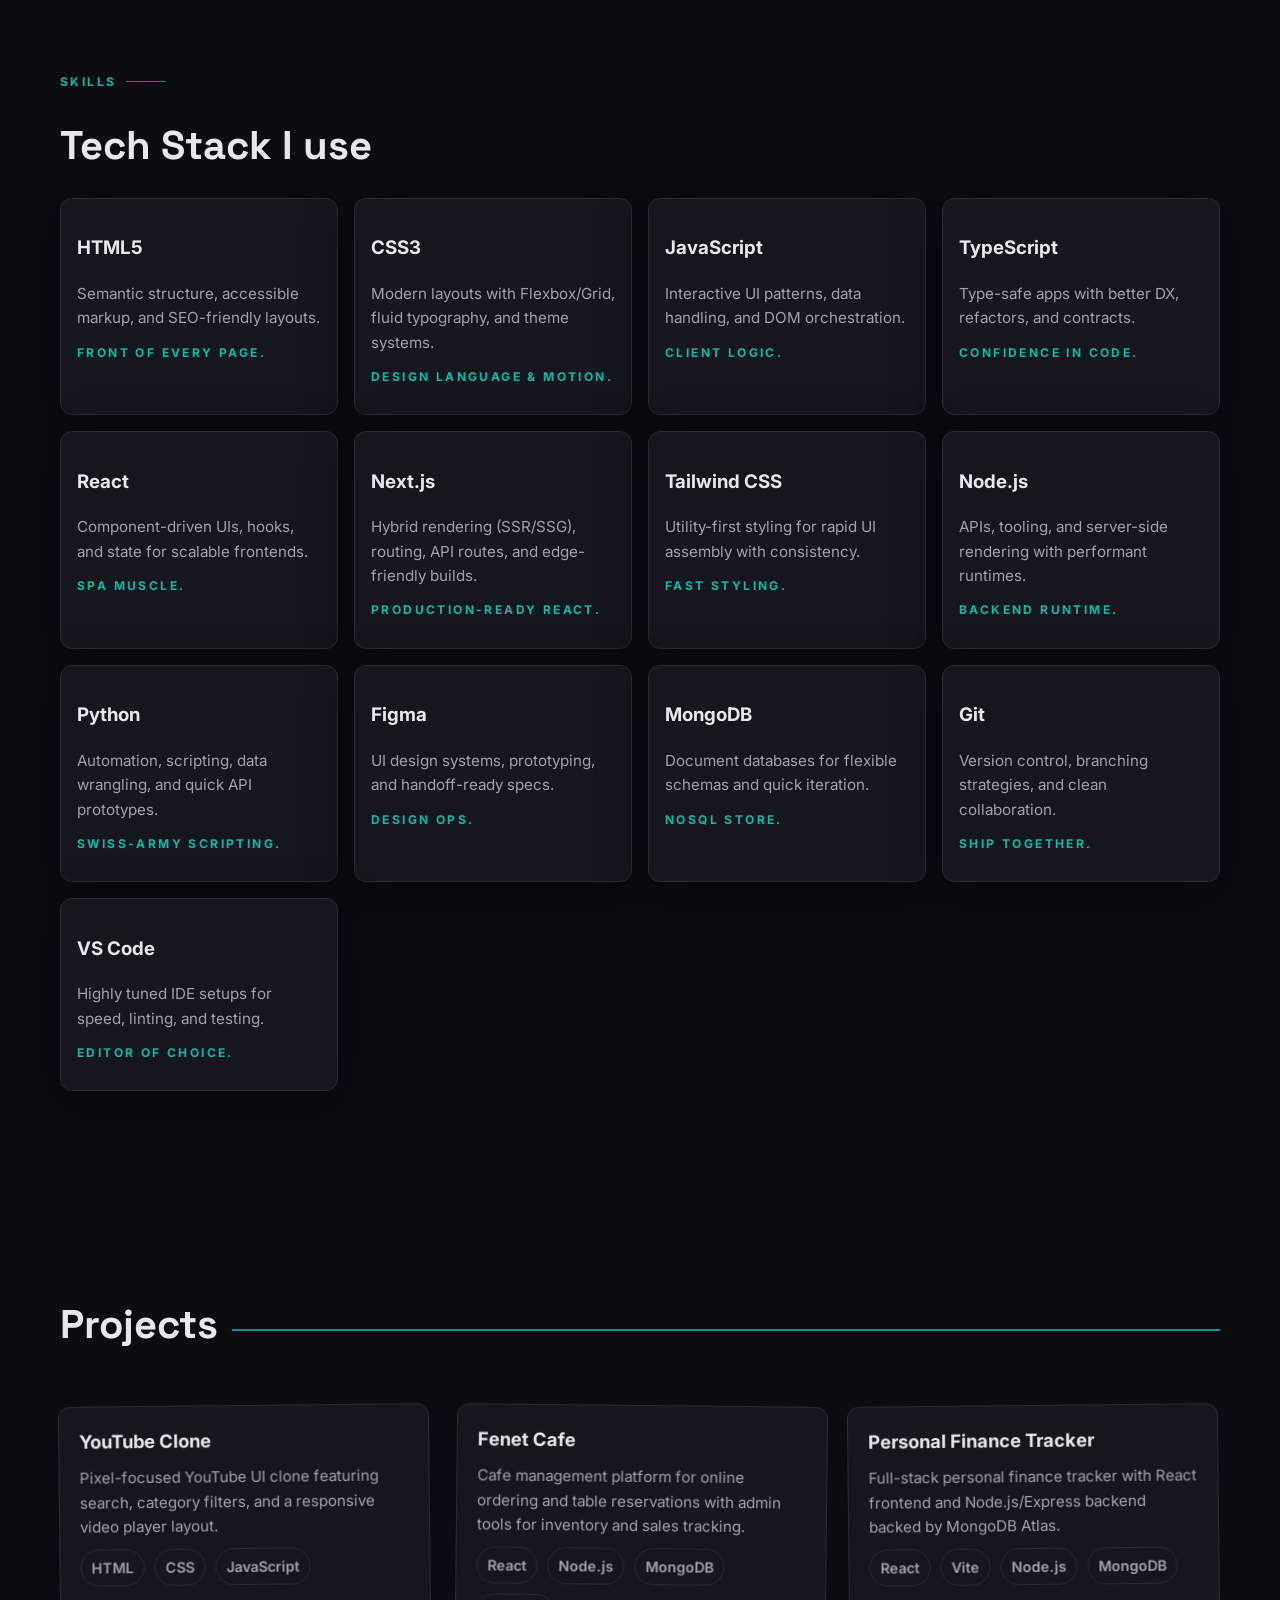
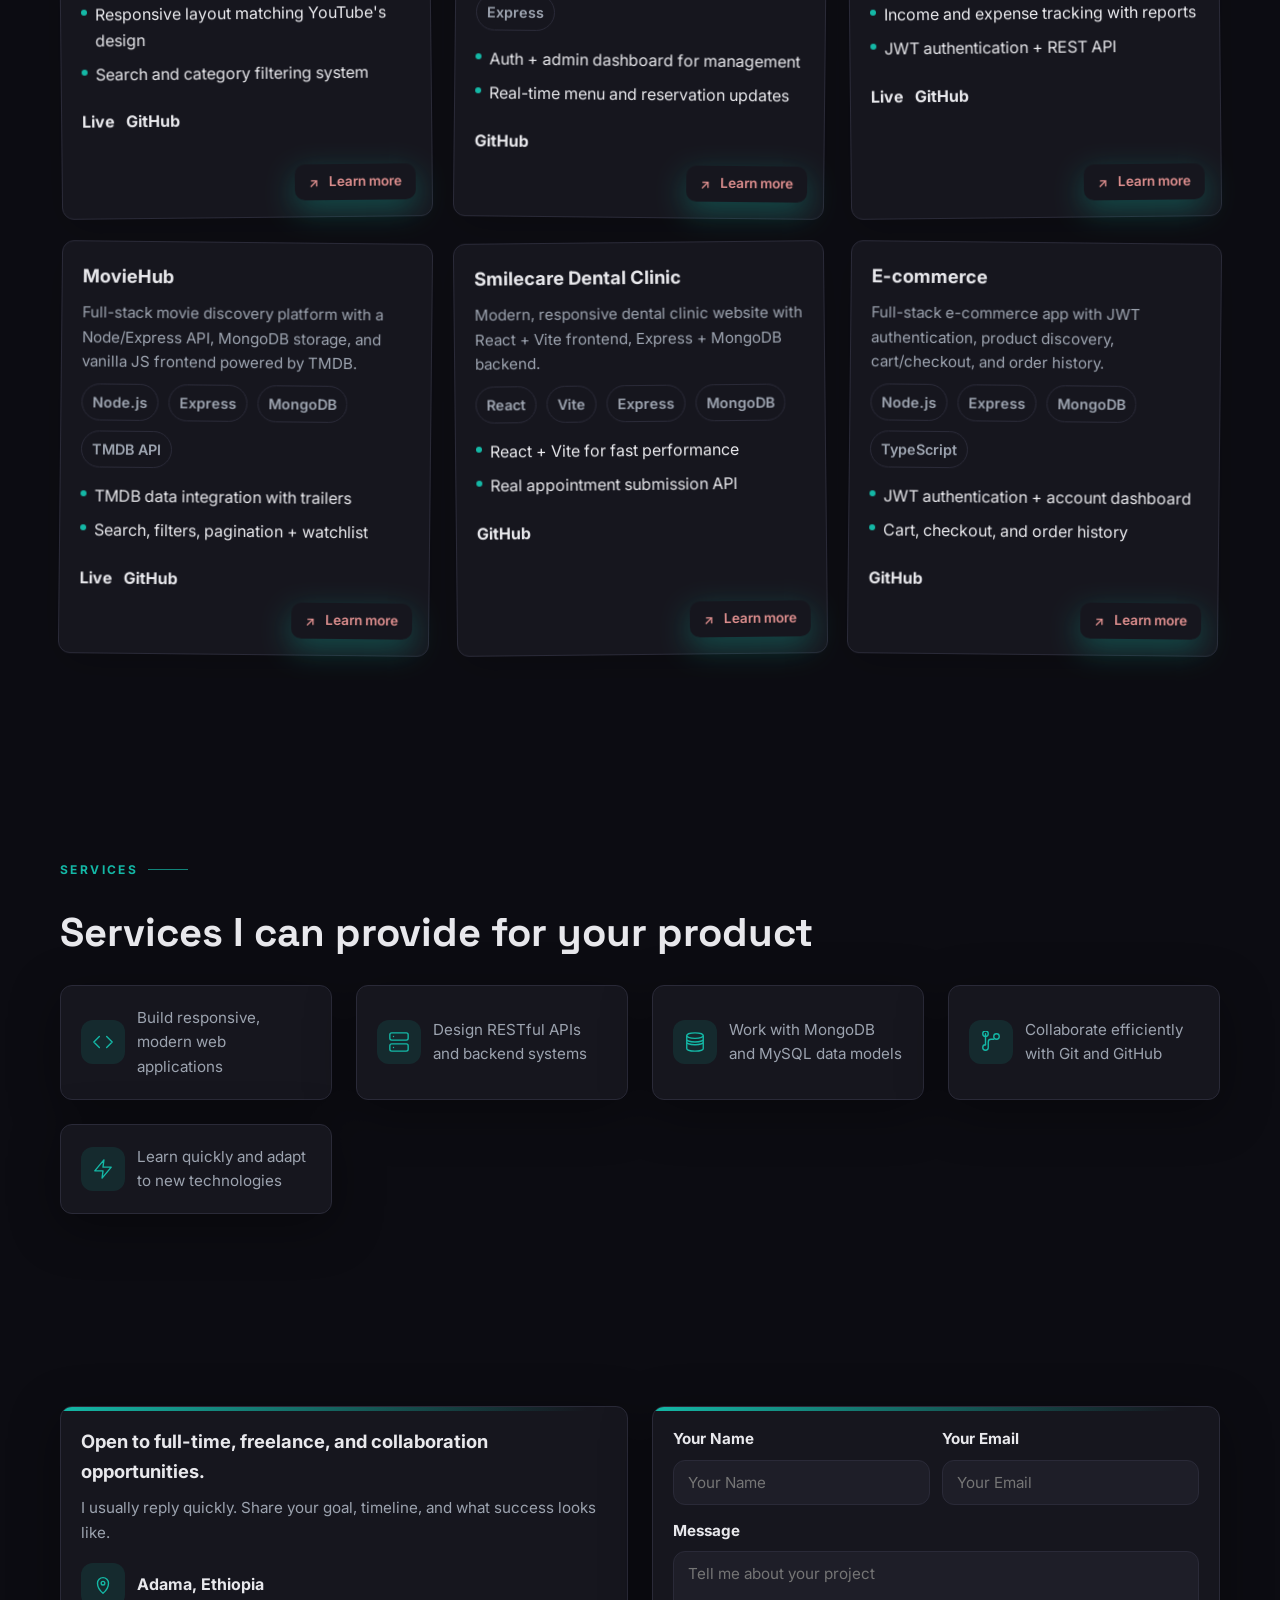
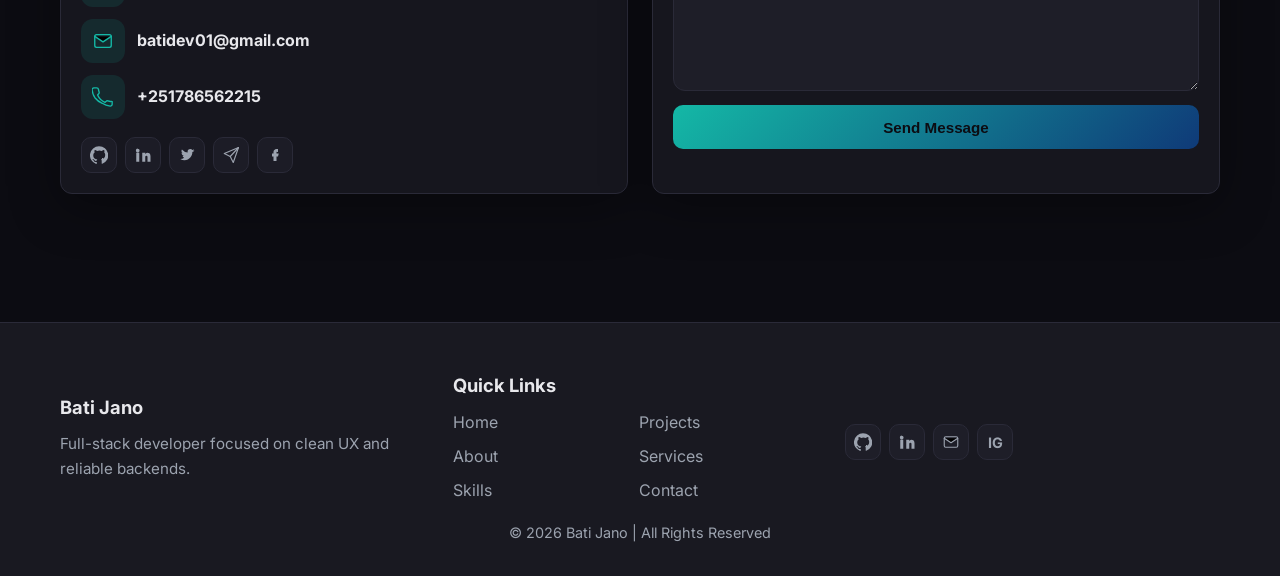
==== commit 78946126: "updated html" ====
--- a/index.html
+++ b/index.html
@@ -443,9 +443,17 @@
             <div class="form-row">
               <label>
                 <span>Your Name</span>
-                <input type="text" name="name" required placeholder="Your Name" minlength="2" inputmode="text"
-                       pattern="^(?!.*\\d)[A-Za-z][A-Za-z '\\-]{1,}(?: [A-Za-z][A-Za-z '\\-]{1,})*$"
-                       title="Letters only; spaces, hyphens, apostrophes allowed.">
+                <input
+                  type="text"
+                  name="name"
+                  required
+                  placeholder="Your Name"
+                  minlength="2"
+                  maxlength="60"
+                  autocomplete="name"
+                  inputmode="text"
+                  pattern="^[A-Za-z][A-Za-z '\\-]{0,58}[A-Za-z]$"
+                  title="Letters only; spaces, hyphens, apostrophes allowed.">
               </label>
               <label>
                 <span>Your Email</span>
